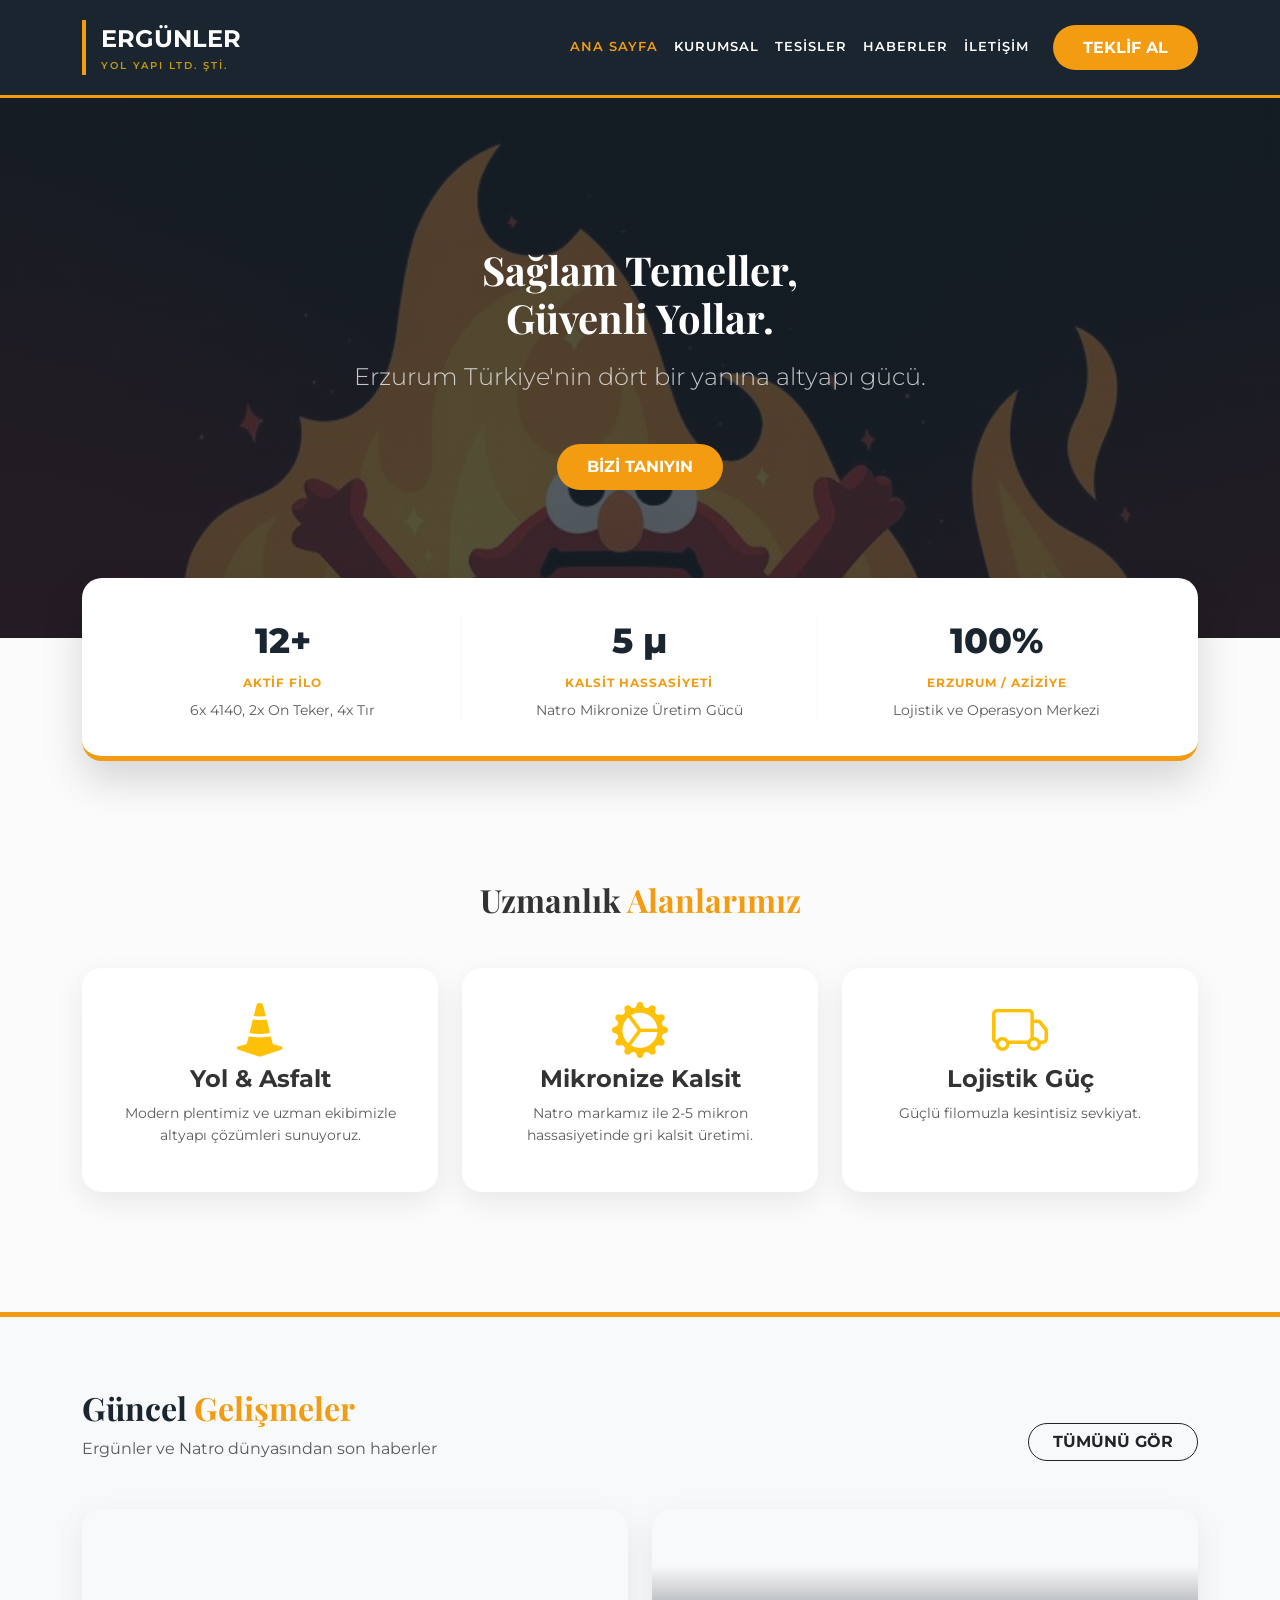
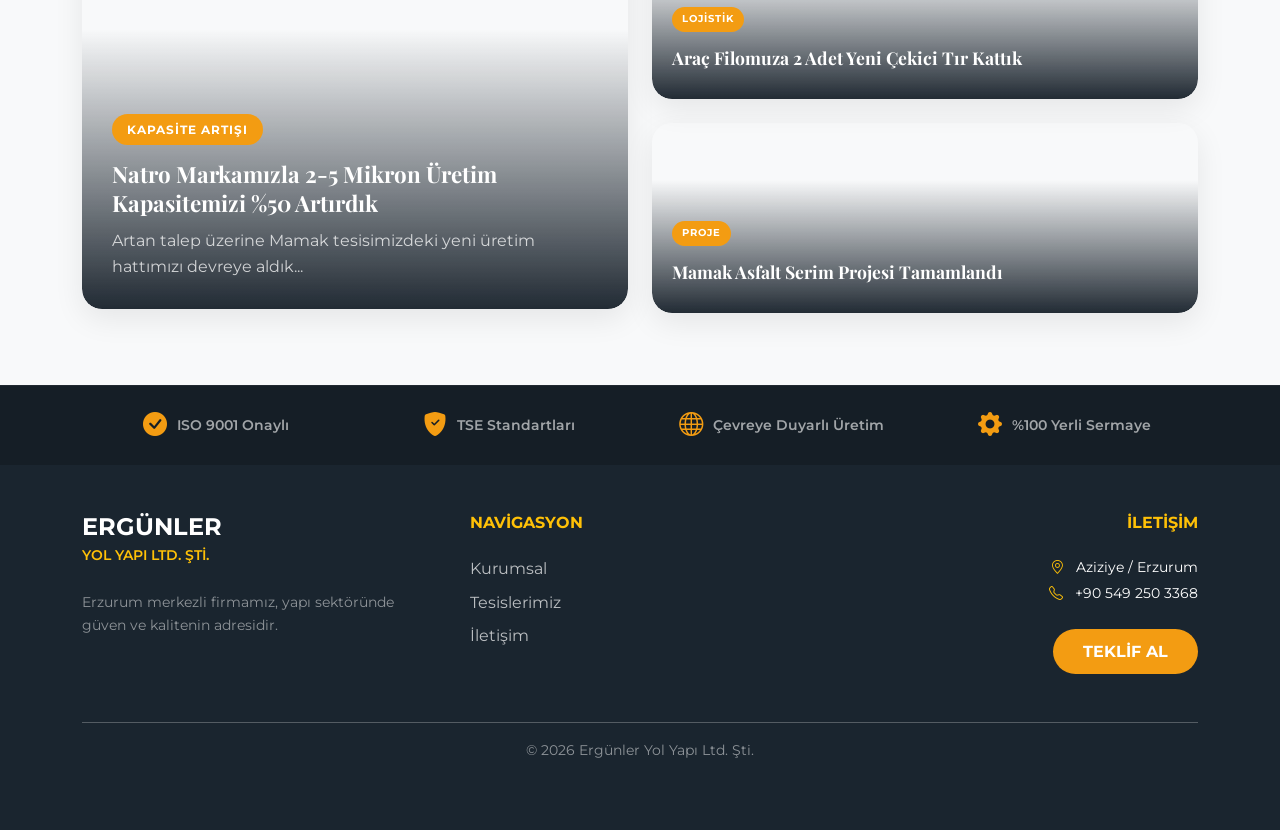
==== index.html @ 159a8bdd "Ergunler.web" ====
<!DOCTYPE html>
<html lang="tr">
<head>
  <meta charset="UTF-8" />
  <meta name="viewport" content="width=device-width, initial-scale=1.0" />
  <title>Ergünler Yol Yapı Ltd. Şti. | Erzurum</title>

  <link href="https://fonts.googleapis.com/css2?family=Montserrat:wght@400;600;700;800&family=Playfair+Display:wght@700&display=swap" rel="stylesheet">
  <link href="https://cdn.jsdelivr.net/npm/bootstrap@5.3.0/dist/css/bootstrap.min.css" rel="stylesheet">
  <link rel="stylesheet" href="https://cdn.jsdelivr.net/npm/bootstrap-icons@1.11.1/font/bootstrap-icons.css">
  <link rel="stylesheet" href="css.css">
</head>

<body>

  <!-- PRELOADER (İstersen kaldırabilirsin; script.js otomatik yönetir) -->
  

  <nav class="navbar navbar-expand-lg sticky-top">
    <div class="container">
      <a class="navbar-brand d-flex align-items-center" href="index.html">
        <div class="logo-border text-white">
          <span class="d-block fw-bold fs-4">ERGÜNLER</span>
          <small class="d-block text-warning opacity-75 fw-semibold" style="letter-spacing: 2px; font-size: 0.65rem;">YOL YAPI LTD. ŞTİ.</small>
        </div>
      </a>

      <button class="navbar-toggler" type="button" data-bs-toggle="collapse" data-bs-target="#navbarNav">
        <span class="navbar-toggler-icon" style="filter: invert(1);"></span>
      </button>

      <div class="collapse navbar-collapse" id="navbarNav">
        <ul class="navbar-nav ms-auto align-items-center">
          <!-- AKTİF MENÜ: inline style yok -->
          <li class="nav-item"><a class="nav-link active" aria-current="page" href="index.html">ANA SAYFA</a></li>
          <li class="nav-item"><a class="nav-link" href="kurumsal.html">KURUMSAL</a></li>
          <li class="nav-item"><a class="nav-link" href="tesisler.html">TESİSLER</a></li>
          <li class="nav-item"><a class="nav-link" href="haberler.html">HABERLER</a></li>
          <li class="nav-item"><a class="nav-link" href="iletisim.html">İLETİŞİM</a></li>
          <li class="nav-item ms-lg-3"><a href="iletisim.html" class="btn-teklif">TEKLİF AL</a></li>
        </ul>
      </div>
    </div>
  </nav>

  <section class="hero-section text-center">
    <div class="container">
      <h1 class="mb-3">Sağlam Temeller,<br>Güvenli Yollar.</h1>
      <p class="lead opacity-75 mb-5 fs-4">Erzurum Türkiye'nin dört bir yanına altyapı gücü.</p>
      <a href="kurumsal.html" class="btn-teklif">BİZİ TANIYIN</a>
    </div>
  </section>

  <!-- STATS -->
  <div class="container stats-container">
    <div class="stats-card text-center">
      <div class="row g-4">
        <div class="col-md-4 border-end border-light">
          <!-- Suffix artık span içinde data-suffix ile -->
          <span class="stat-val" data-target="12" data-suffix="+">0</span>
          <span class="stat-label">Aktif Filo</span>
          <p class="small text-muted mt-1 mb-0">6x 4140, 2x On Teker, 4x Tır</p>
        </div>

        <div class="col-md-4 border-end border-light">
          <span class="stat-val" data-target="5" data-suffix=" μ">0</span>
          <span class="stat-label">Kalsit Hassasiyeti</span>
          <p class="small text-muted mt-1 mb-0">Natro Mikronize Üretim Gücü</p>
        </div>

        <div class="col-md-4">
          <span class="stat-val" data-target="100" data-suffix="%">0</span>
          <span class="stat-label">Erzurum / Aziziye</span>
          <p class="small text-muted mt-1 mb-0">Lojistik ve Operasyon Merkezi</p>
        </div>
      </div>
    </div>
  </div>

  <!-- UZMANLIK -->
  <section class="py-5 mt-5">
    <div class="container py-4 text-center">
      <h2 class="mb-5">Uzmanlık <span class="text-turuncu">Alanlarımız</span></h2>

      <div class="row g-4 text-center">
        <div class="col-md-4">
          <div class="service-card">
            <i class="bi bi-cone-striped display-4 text-warning mb-3"></i>
            <h4 class="fw-bold">Yol & Asfalt</h4>
            <p class="text-muted small">Modern plentimiz ve uzman ekibimizle altyapı çözümleri sunuyoruz.</p>
          </div>
        </div>

        <div class="col-md-4">
          <div class="service-card">
            <i class="bi bi-gear-wide-connected display-4 text-warning mb-3"></i>
            <h4 class="fw-bold">Mikronize Kalsit</h4>
            <p class="text-muted small">Natro markamız ile 2-5 mikron hassasiyetinde gri kalsit üretimi.</p>
          </div>
        </div>

        <div class="col-md-4">
          <div class="service-card">
            <i class="bi bi-truck display-4 text-warning mb-3"></i>
            <h4 class="fw-bold">Lojistik Güç</h4>
            <p class="text-muted small">Güçlü filomuzla kesintisiz sevkiyat.</p>
          </div>
        </div>
      </div>
    </div>
  </section>

  <!-- FOOTER -->
  <footer class="footer mt-5 pt-0">

    <!-- GÜNCEL GELİŞMELER (ARTIK OTOMATİK) -->
    <section class="py-5 bg-light">
      <div class="container py-4">

        <div class="d-flex flex-column flex-md-row justify-content-between align-items-md-end gap-3 mb-5">
          <div>
            <h2 class="fw-bold mb-2" style="color: var(--ana-lacivert);">Güncel <span class="text-turuncu">Gelişmeler</span></h2>
            <p class="text-muted mb-0">Ergünler ve Natro dünyasından son haberler</p>
          </div>

          <a href="haberler.html" class="btn btn-outline-dark rounded-pill fw-bold px-4 d-none d-md-inline-block">
            TÜMÜNÜ GÖR
          </a>
        </div>

        <!-- Burayı JS dolduracak -->
        <div class="row g-4" id="homeNewsGrid">
          <div class="col-lg-6" id="homeNewsFeatured"></div>

          <div class="col-lg-6">
            <div class="row g-4" id="homeNewsSide"></div>
          </div>
        </div>

        <div class="col-12 text-center d-md-none mt-3">
          <a href="haberler.html" class="btn btn-outline-dark rounded-pill fw-bold px-5 w-100">TÜM HABERLERİ GÖR</a>
        </div>

      </div>
    </section>

    <div class="trust-strip">
      <div class="container">
        <div class="row text-center g-3">
          <div class="col-md-3 col-6"><div class="trust-item"><i class="bi bi-check-circle-fill"></i> ISO 9001 Onaylı</div></div>
          <div class="col-md-3 col-6"><div class="trust-item"><i class="bi bi-shield-fill-check"></i> TSE Standartları</div></div>
          <div class="col-md-3 col-6"><div class="trust-item"><i class="bi bi-globe"></i> Çevreye Duyarlı Üretim</div></div>
          <div class="col-md-3 col-6"><div class="trust-item"><i class="bi bi-gear-fill"></i> %100 Yerli Sermaye</div></div>
        </div>
      </div>
    </div>

    <div class="container py-5">
      <div class="row g-5">
        <div class="col-lg-4">
          <div class="logo-border mb-4">
            <h4 class="fw-bold mb-0 text-white">ERGÜNLER</h4>
            <small class="text-warning fw-semibold">YOL YAPI LTD. ŞTİ.</small>
          </div>
          <p class="small opacity-50">Erzurum merkezli firmamız, yapı sektöründe güven ve kalitenin adresidir.</p>
        </div>

        <div class="col-lg-2">
          <h6 class="text-warning mb-4 fw-bold">NAVİGASYON</h6>
          <ul class="list-unstyled">
            <li class="mb-2"><a href="kurumsal.html" class="footer-link">Kurumsal</a></li>
            <li class="mb-2"><a href="tesisler.html" class="footer-link">Tesislerimiz</a></li>
            <li class="mb-2"><a href="iletisim.html" class="footer-link">İletişim</a></li>
          </ul>
        </div>

        <div class="col-lg-6 text-lg-end">
          <h6 class="text-warning mb-4 fw-bold text-lg-end">İLETİŞİM</h6>
          <p class="small mb-1"><i class="bi bi-geo-alt text-warning me-2"></i> Aziziye / Erzurum</p>
          <p class="small mb-4"><i class="bi bi-telephone text-warning me-2"></i> +90 549 250 3368</p>
          <a href="iletisim.html" class="btn-teklif">TEKLİF AL</a>
        </div>
      </div>

      <hr class="mt-5 opacity-10">
      <p class="text-center small opacity-50 mb-0">© 2026 Ergünler Yol Yapı Ltd. Şti.</p>
    </div>

  </footer>

  <script src="https://cdn.jsdelivr.net/npm/bootstrap@5.3.0/dist/js/bootstrap.bundle.min.js"></script>
<script src="news-data.js"></script>
<script src="script.js"></script>
</body>
</html>
---- css.css ----
/* =========================================================
   ERGÜNLER YOL YAPI & NATRO - MERKEZİ STİL DOSYASI (TEMİZ)
   Tüm sayfaların ortak stil dosyası: Index, Kurumsal, Tesisler, Haberler, İletişim
   ========================================================= */

/* -------------------------------
   1) Değişkenler ve Temel Ayarlar
-------------------------------- */
:root{
  --ana-lacivert:#1a252f;
  --sirket-turuncu:#f39c12;
  --koyu-turuncu:#d68910;
  --acik-arka-plan:#fbfbfb;
  --beyaz:#ffffff;
  --gri-yazi:#7f8c8d;
  --yumusak-golge:0 10px 30px rgba(0,0,0,0.08);

  --radius-xl:20px;
  --radius-lg:15px;

  --transition-fast:200ms ease;
  --transition-med:350ms ease;
}

*{ margin:0; padding:0; box-sizing:border-box; }

html{ scroll-behavior:smooth; }

body{
  font-family:'Montserrat', sans-serif;
  color:#333;
  line-height:1.6;
  background-color:var(--acik-arka-plan);
  overflow-x:hidden;
}

img{ max-width:100%; height:auto; display:block; }

a{ color:inherit; text-decoration:none; }
a:hover{ text-decoration:none; }

/* Erişilebilir odak (klavye ile gezenler) */
:focus-visible{
  outline: 3px solid rgba(243,156,18,0.55);
  outline-offset: 3px;
}

/* Hareket azaltma tercihine saygı */
@media (prefers-reduced-motion: reduce){
  *{ animation-duration:0.01ms !important; animation-iteration-count:1 !important; transition-duration:0.01ms !important; scroll-behavior:auto !important; }
}

/* -------------------------------
   2) Navigasyon (Navbar)
-------------------------------- */
.navbar{
  background-color:var(--ana-lacivert); /* NOT: !important yok -> .is-scrolled çalışır */
  padding:15px 0;
  border-bottom:3px solid var(--sirket-turuncu);
  min-height:85px;
  z-index:1000;
  transition: background-color var(--transition-med), box-shadow var(--transition-med);
}

/* JS ile eklenecek class */
/* --- FIX: Navbar scroll class --- */
/* ÖNEMLİ: css.css içinde .navbar { background-color: ... !important; } varsa !important'i kaldır */
.navbar.is-scrolled{
  background-color: rgba(26, 37, 47, 0.98);
  box-shadow: 0 5px 20px rgba(0,0,0,0.2);
}
.nav-link.active,
.nav-link[aria-current="page"]{
  color: var(--sirket-turuncu) !important;
}

/* --- FIX: Hover pürüzü (scale kalksın) --- */
.service-card:hover, .tesis-card:hover, .contact-card:hover {
  transform: translateY(-10px); /* scale kalktı */
}
.page-header{
  height: 30vh;
  min-height: 260px;
  display:flex;
  align-items:center;
  color:#fff;
  text-align:center;
  background-size: cover;
  background-position: center;
}


.header-kurumsal{
  background-image:
    linear-gradient(rgba(26,37,47,.85), rgba(26,37,47,.85)),
    url("images/kurumsal.jpg");
}

.header-tesisler{
  background-image:
    linear-gradient(rgba(26,37,47,.85), rgba(26,37,47,.85)),
    url("images/tesisler.jpg");
}

.header-haberler{
  background-image:
    linear-gradient(rgba(26,37,47,.85), rgba(26,37,47,.85)),
    url("images/haberler.jpg");
}

.header-iletisim{
  background-image:
    linear-gradient(rgba(26,37,47,.85), rgba(26,37,47,.85)),
    url("images/iletisim.jpg");
}

/* --- FIX: Overlay köşe stabil --- */
.news-overlay-card{
  transform: translateZ(0);
  overflow: hidden;
}
.news-overlay-bg,
.news-overlay-gradient{
  border-radius: inherit;
}
.news-overlay-bg{
  will-change: transform;
  backface-visibility: hidden;
}

.navbar-brand .logo-border{
  border-left:4px solid var(--sirket-turuncu);
  padding-left:15px;
}

.nav-link{
  color:var(--beyaz) !important;
  font-weight:600;
  text-transform:uppercase;
  font-size:0.8rem;
  letter-spacing:1px;
  transition: color var(--transition-fast);
}

.nav-link:hover{ color:var(--sirket-turuncu) !important; }

/* Aktif menü (HTML'de: class="nav-link active" aria-current="page") */
.nav-link.active,
.nav-link[aria-current="page"]{
  color:var(--sirket-turuncu) !important;
}

/* Bootstrap toggler (mobil) ufak iyileştirme */
.navbar-toggler{
  border:1px solid rgba(255,255,255,0.25) !important;
}
.navbar-toggler:focus{
  box-shadow:none !important;
}

/* -------------------------------
   3) Header / Hero Alanları
-------------------------------- */
h1, h2{
  font-family:'Playfair Display', serif;
  font-weight:700;
}

.hero-section{
  height: 60vh;
  min-height: 500px;
  background:
    linear-gradient(rgba(26, 37, 47, 0.75), rgba(26, 37, 47, 0.75)),
    url("images/anasayfa.jpg") no-repeat center/cover;
  display: flex;
  align-items: center;
  color: #fff;
  text-align: center;
}

.page-header{
  height: 30vh;
  min-height: 260px;
  display:flex;
  align-items:center;
  color:#fff;
  text-align:center;
  background-size: cover;
  background-position: center;
  clip-path: none;
}

/* -------------------------------
   4) Kartlar ve Bölümler
-------------------------------- */
.content-card{
  background:var(--beyaz);
  border-radius:var(--radius-xl);
  padding:40px;
  box-shadow:var(--yumusak-golge);
  margin-top:40px;
  position:relative;
  z-index:10;
}

.service-card,
.tesis-card,
.contact-card{
  background:var(--beyaz);
  border:none;
  border-radius:var(--radius-xl);
  padding:30px;
  box-shadow:var(--yumusak-golge);
  transition: transform 420ms cubic-bezier(0.165, 0.84, 0.44, 1), box-shadow var(--transition-med);
  height:100%;
}

.service-card:hover,
.tesis-card:hover,
.contact-card:hover{
  transform:translateY(-10px) scale(1.02);
  box-shadow:0 15px 40px rgba(0,0,0,0.1);
}

/* -------------------------------
   5) Tablolar ve Listeler
-------------------------------- */
.custom-table{
  border-radius:var(--radius-lg);
  overflow:hidden;
  box-shadow:0 5px 15px rgba(0,0,0,0.05);
}

.custom-table thead{
  background-color:var(--ana-lacivert);
  color:var(--beyaz);
}

.vision-box{
  border-left:5px solid var(--sirket-turuncu);
  padding-left:20px;
  margin-bottom:25px;
}

/* -------------------------------
   6) İstatistikler (Floating Stats)
-------------------------------- */
.stats-container{
  margin-top:-60px;
  position:relative;
  z-index:20;
}

.stats-card{
  background:var(--beyaz);
  border-radius:var(--radius-xl);
  padding:35px;
  box-shadow:0 20px 40px rgba(0,0,0,0.15);
  border-bottom:5px solid var(--sirket-turuncu);
}

.stat-val{
  font-size:2.2rem;
  font-weight:800;
  color:var(--ana-lacivert);
  display:block;
}

.stat-label{
  font-size:0.75rem;
  font-weight:700;
  color:var(--sirket-turuncu);
  text-transform:uppercase;
  letter-spacing:1px;
}

/* -------------------------------
   7) Formlar ve Butonlar
-------------------------------- */
.btn-teklif{
  background:var(--sirket-turuncu);
  color:var(--beyaz);
  font-weight:700;
  padding:10px 30px;
  border-radius:50px;
  border:none;
  transition: transform var(--transition-fast), background-color var(--transition-fast);
  display:inline-block;
}

.btn-teklif:hover{
  background:var(--koyu-turuncu);
  transform:scale(1.05);
  color:var(--beyaz);
}

.contact-form-box{
  background:var(--ana-lacivert);
  color:var(--beyaz);
  border-radius:var(--radius-xl);
  padding:40px;
}

.form-control{
  background:rgba(255,255,255,0.08) !important;
  border:1px solid rgba(255,255,255,0.1) !important;
  color:var(--beyaz) !important;
  padding:12px;
  margin-bottom:15px;
  border-radius:12px;
}

.form-control::placeholder{ color: rgba(255,255,255,0.6); }

.form-control:focus{
  background:rgba(255,255,255,0.12) !important;
  border-color:var(--sirket-turuncu) !important;
  box-shadow:none !important;
}

/* JS ile eklediğimiz invalid state */
.is-invalid{
  border-color: var(--sirket-turuncu) !important;
}

/* -------------------------------
   8) Footer
-------------------------------- */
.footer{
  background:var(--ana-lacivert);
  color:var(--beyaz);
  padding:60px 0 20px;
  border-top:5px solid var(--sirket-turuncu);
}

.footer-link{
  color:rgba(255,255,255,0.7);
  text-decoration:none;
  transition: color var(--transition-fast), padding-left var(--transition-fast);
}

.footer-link:hover{
  color:var(--beyaz);
  padding-left:5px;
}

/* Güven şeridi */
.trust-strip{
  background-color:#151e26;
  padding:20px 0;
  border-top:1px solid rgba(255,255,255,0.05);
}

.trust-item{
  color:rgba(255,255,255,0.6);
  font-size:0.85rem;
  font-weight:600;
  display:flex;
  align-items:center;
  justify-content:center;
  gap:10px;
}

.trust-item i{
  font-size:1.5rem;
  color:var(--sirket-turuncu);
}

/* -------------------------------
   9) Yardımcı Sınıflar
-------------------------------- */
.text-turuncu{ color:var(--sirket-turuncu) !important; }
.bg-lacivert{ background-color:var(--ana-lacivert) !important; }

/* -------------------------------
   10) Sertifika Kartları
-------------------------------- */
.cert-card{
  background:var(--beyaz);
  border:1px solid #eee;
  border-radius:var(--radius-lg);
  padding:25px;
  text-align:center;
  transition: transform var(--transition-fast), box-shadow var(--transition-fast), border-color var(--transition-fast);
  height:100%;
  cursor:pointer;
}

.cert-card:hover{
  transform:translateY(-5px);
  box-shadow:var(--yumusak-golge);
  border-color:var(--sirket-turuncu);
}

.cert-icon{
  font-size:2.5rem;
  color:var(--ana-lacivert);
  margin-bottom:15px;
  display:inline-block;
  transition: color var(--transition-fast);
}

.cert-card:hover .cert-icon{ color:var(--sirket-turuncu); }

/* -------------------------------
   11) Preloader (Yükleme Ekranı)
-------------------------------- */
#preloader{
  position:fixed;
  top:0; left:0;
  width:100%;
  height:100%;
  background-color:var(--ana-lacivert);
  z-index:9999;
  display:flex;
  flex-direction:column;
  align-items:center;
  justify-content:center;
  transition: opacity 0.6s ease-in-out, visibility 0.6s ease-in-out;
}

.loader-spinner{
  width:50px;
  height:50px;
  border:4px solid rgba(255,255,255,0.05);
  border-top:4px solid var(--sirket-turuncu);
  border-radius:50%;
  animation:spin 1s linear infinite;
  margin-bottom:20px;
}

.loader-text{
  color:var(--beyaz);
  font-weight:700;
  letter-spacing:4px;
  font-size:0.85rem;
  animation:pulse 1.5s ease-in-out infinite;
}

@keyframes spin{
  0%{ transform:rotate(0deg); }
  100%{ transform:rotate(360deg); }
}

@keyframes pulse{
  0%,100%{ opacity:1; }
  50%{ opacity:0.4; }
}

/* -------------------------------
   12) Haberler ve Duyurular
-------------------------------- */
.news-card{
  background:var(--beyaz);
  border-radius:var(--radius-xl);
  overflow:hidden;
  box-shadow:var(--yumusak-golge);
  transition: transform var(--transition-med), box-shadow var(--transition-med);
  height:100%;
  display:flex;
  flex-direction:column;
  border:1px solid rgba(0,0,0,0.03);
}

.news-card:hover{
  transform:translateY(-10px);
  box-shadow:0 20px 40px rgba(0,0,0,0.1);
}

.news-img{
  height:220px;
  background-color:#e9ecef;
  background-size:cover;
  background-position:center;
  position:relative;
}

.news-body{
  padding:30px;
  flex-grow:1;
  display:flex;
  flex-direction:column;
}

.news-date{
  font-size:0.8rem;
  color:var(--sirket-turuncu);
  font-weight:700;
  margin-bottom:10px;
  text-transform:uppercase;
  letter-spacing:1px;
}

.news-title{
  font-family:'Playfair Display', serif;
  font-weight:700;
  font-size:1.3rem;
  margin-bottom:15px;
  color:var(--ana-lacivert);
  line-height:1.4;
}

.news-desc{
  color:var(--gri-yazi);
  font-size:0.95rem;
  margin-bottom:20px;
}

.news-btn{
  margin-top:auto;
  color:var(--ana-lacivert);
  font-weight:700;
  font-size:0.9rem;
  display:flex;
  align-items:center;
  gap:8px;
  transition: color var(--transition-fast);
}

.news-btn i{ transition: transform var(--transition-fast); }
.news-btn:hover{ color:var(--sirket-turuncu); }
.news-btn:hover i{ transform:translateX(5px); }

/* -------------------------------
   13) Ana Sayfa Premium Haber Kartları (Overlay)
-------------------------------- */
.news-overlay-card{
  position:relative;
  height:400px;
  border-radius:var(--radius-xl);
  overflow:hidden;
  display:block;
  box-shadow:var(--yumusak-golge);
}

.news-overlay-bg{
  position:absolute;
  top:0; left:0;
  width:100%; height:100%;
  background-size:cover;
  background-position:center;
  transition: transform 0.6s ease;
}

.news-overlay-gradient{
  position:absolute;
  top:0; left:0;
  width:100%; height:100%;
  background:linear-gradient(to bottom, rgba(0,0,0,0) 30%, rgba(10, 20, 30, 0.9) 100%);
  z-index:1;
}

.news-overlay-content{
  position:absolute;
  bottom:0; left:0;
  padding:30px;
  z-index:2;
  width:100%;
}

.news-overlay-date{
  display:inline-block;
  background:var(--sirket-turuncu);
  color:var(--beyaz);
  font-size:0.75rem;
  font-weight:700;
  letter-spacing:1px;
  padding:6px 15px;
  border-radius:30px;
  margin-bottom:15px;
  text-transform:uppercase;
}

.news-overlay-title{
  font-family:'Playfair Display', serif;
  font-size:1.4rem;
  font-weight:700;
  line-height:1.3;
  color:var(--beyaz);
  margin-bottom:10px;
}

.news-overlay-card:hover .news-overlay-bg{ transform:scale(1.1); }

/* -------------------------------
   14) Eksik olan sınıflar (Tesisler / İletişim)
-------------------------------- */
/* Tesisler sayfasındaki teknik rozetler */
.spec-badge{
  display:inline-block;
  padding:6px 12px;
  border-radius:999px;
  background: rgba(243,156,18,0.12);
  border:1px solid rgba(243,156,18,0.35);
  color: var(--ana-lacivert);
  font-weight:700;
  font-size:0.8rem;
  margin:6px 8px 0 0;
}

/* İletişim harita çerçevesi */
.map-frame{
  border-radius:var(--radius-xl);
  overflow:hidden;
  box-shadow:var(--yumusak-golge);
  background:var(--beyaz);
}

/* -------------------------------
   15) Responsive dokunuşlar
-------------------------------- */
@media (max-width: 991px){
  .hero-section{ min-height:420px; }
  .page-header{ min-height:260px; clip-path:none; }

  .content-card{ padding:28px; }
  .service-card, .tesis-card, .contact-card{ padding:24px; }

  .nav-link{ padding:10px 0; } /* mobil menüde daha rahat tıklama */
}

@media (max-width: 576px){
  .news-overlay-card{ height:320px; }
  .stats-container{ margin-top:-40px; }
  .stats-card{ padding:26px; }
}
.header-kurumsal{
  background-image:
    linear-gradient(rgba(26,37,47,.85), rgba(26,37,47,.85)),
    url("images/kurumsal.jpg");
}

.header-tesisler{
  background-image:
    linear-gradient(rgba(26,37,47,.85), rgba(26,37,47,.85)),
    url("images/tesisler.jpg");
}

.header-haberler{
  background-image:
    linear-gradient(rgba(26,37,47,.85), rgba(26,37,47,.85)),
    url("images/haberler.jpg");
}

.header-iletisim{
  background-image:
    linear-gradient(rgba(26,37,47,.85), rgba(26,37,47,.85)),
    url("images/iletisim.jpg");
}
/* Haber listesi kart görseli */
.news-img{
  background-size: cover !important;
  background-position: center !important;
  background-repeat: no-repeat !important;
}

/* Haber detay sayfası kapak görseli (script.js'te verdiğimiz div.news-img için) */
.news-detail-cover{
  height: 420px;
  border-radius: 20px;
  overflow: hidden;
  background-size: cover;
  background-position: center;
  box-shadow: var(--yumusak-golge);
}

@media (max-width: 768px){
  .news-detail-cover{ height: 260px; }
}
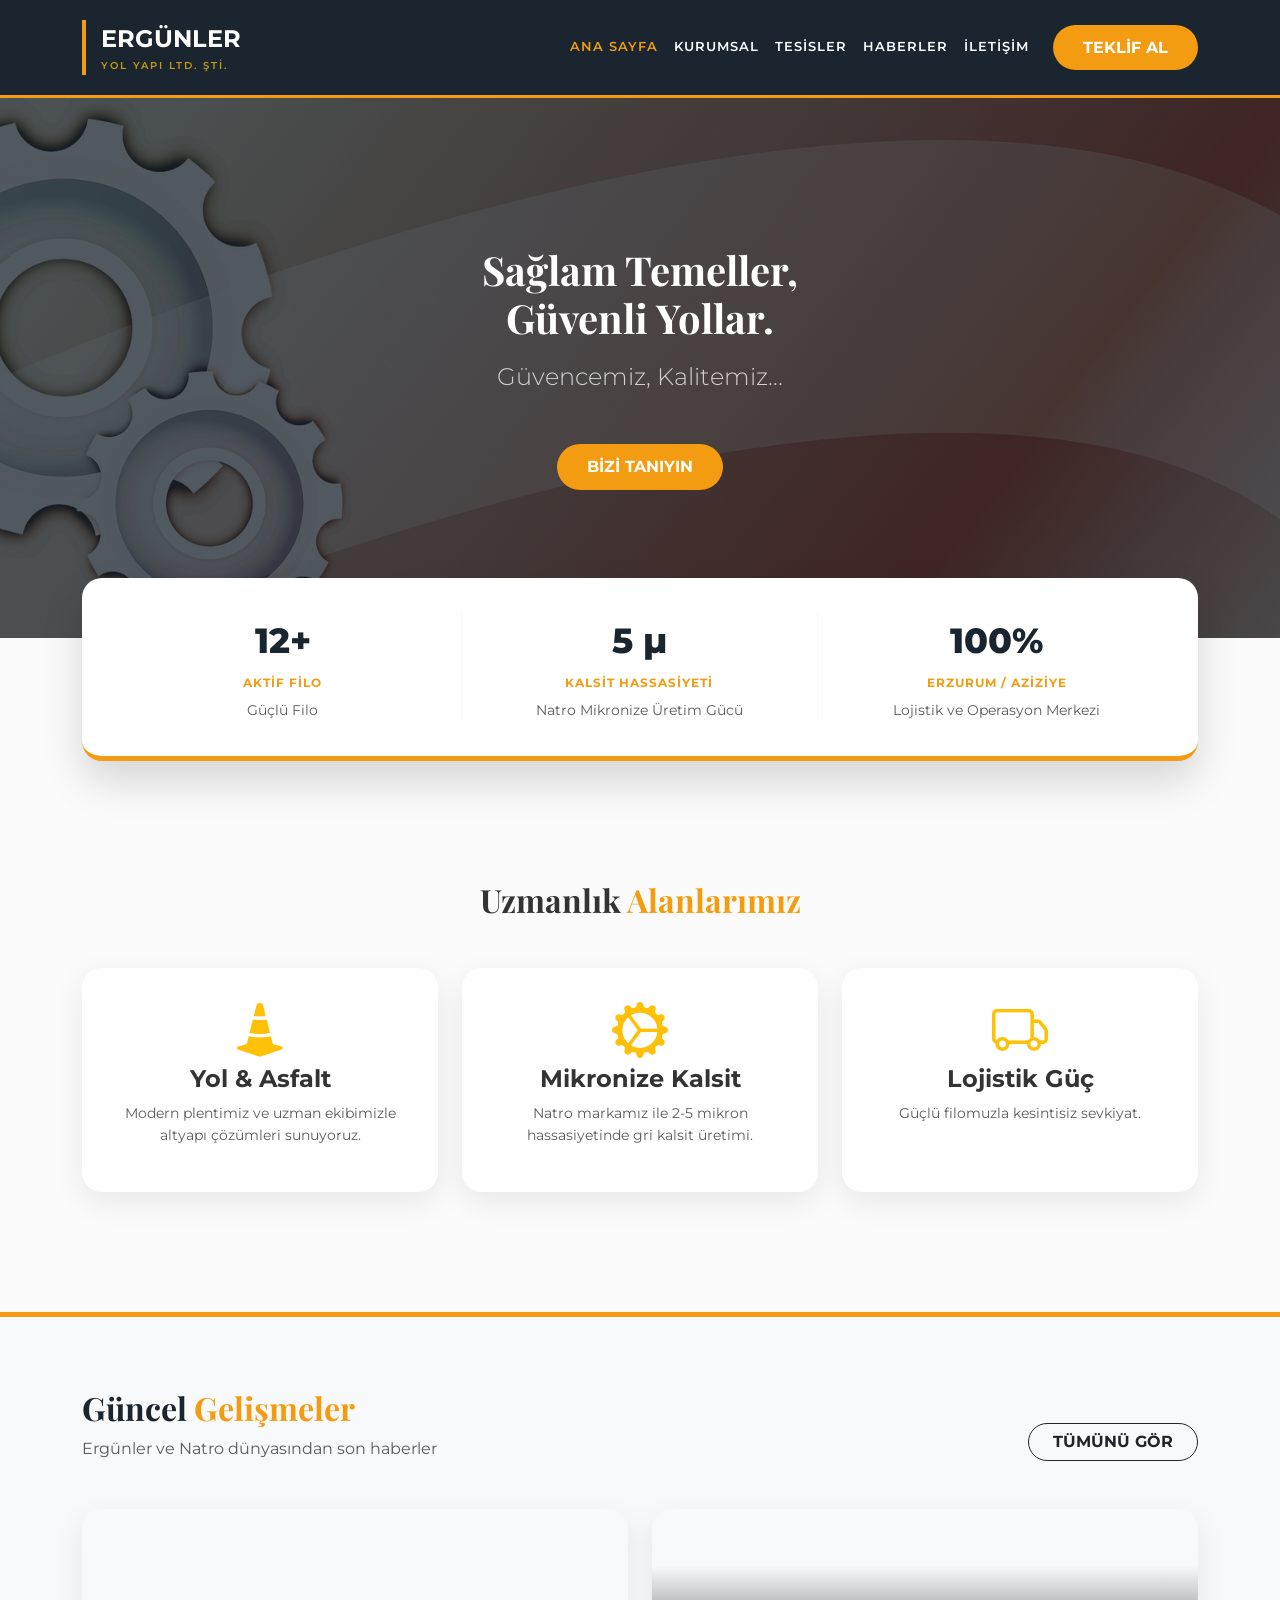
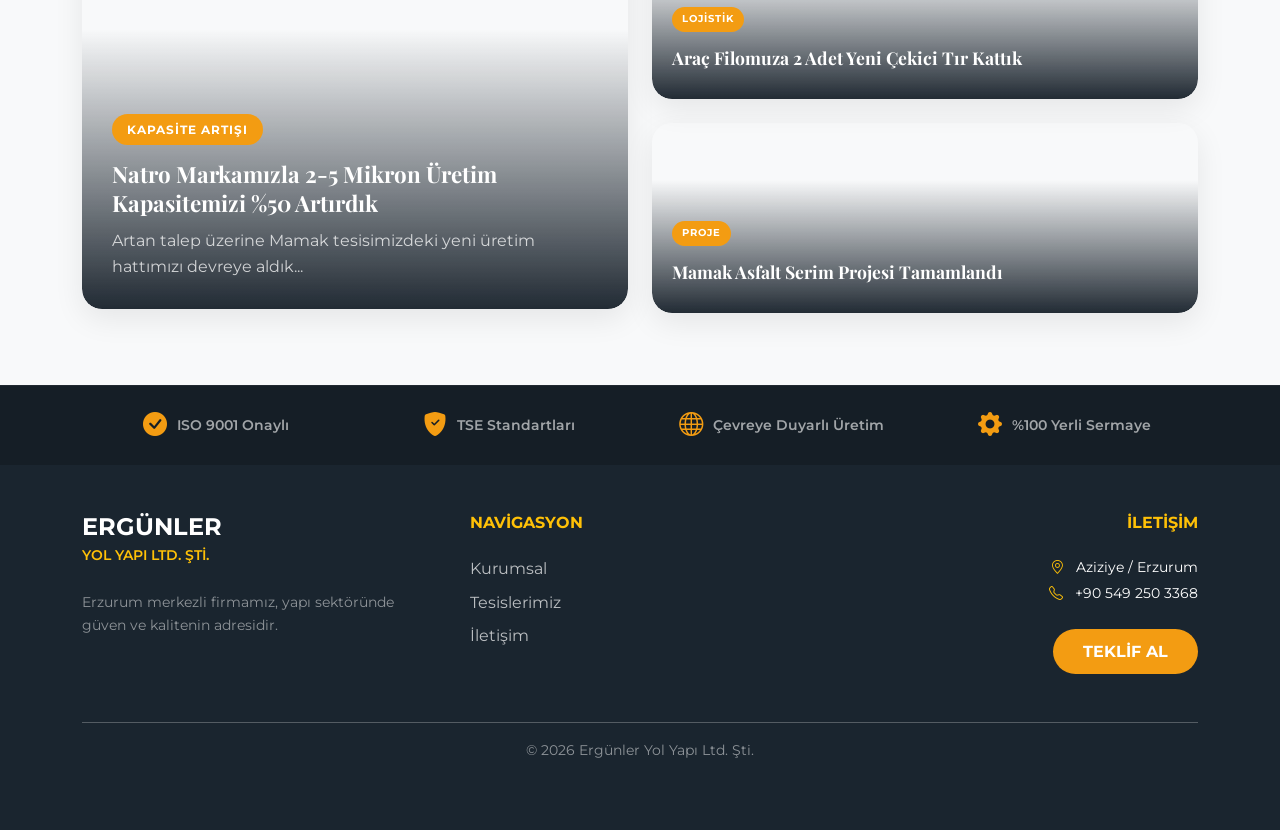
==== commit de53f5da: "Ergunler.Web0.4" ====
--- a/index.html
+++ b/index.html
@@ -46,7 +46,7 @@
   <section class="hero-section text-center">
     <div class="container">
       <h1 class="mb-3">Sağlam Temeller,<br>Güvenli Yollar.</h1>
-      <p class="lead opacity-75 mb-5 fs-4">Erzurum Türkiye'nin dört bir yanına altyapı gücü.</p>
+      <p class="lead opacity-75 mb-5 fs-4">Güvencemiz, Kalitemiz...</p>
       <a href="kurumsal.html" class="btn-teklif">BİZİ TANIYIN</a>
     </div>
   </section>
@@ -59,7 +59,7 @@
           <!-- Suffix artık span içinde data-suffix ile -->
           <span class="stat-val" data-target="12" data-suffix="+">0</span>
           <span class="stat-label">Aktif Filo</span>
-          <p class="small text-muted mt-1 mb-0">6x 4140, 2x On Teker, 4x Tır</p>
+          <p class="small text-muted mt-1 mb-0">Güçlü Filo</p>
         </div>
 
         <div class="col-md-4 border-end border-light">
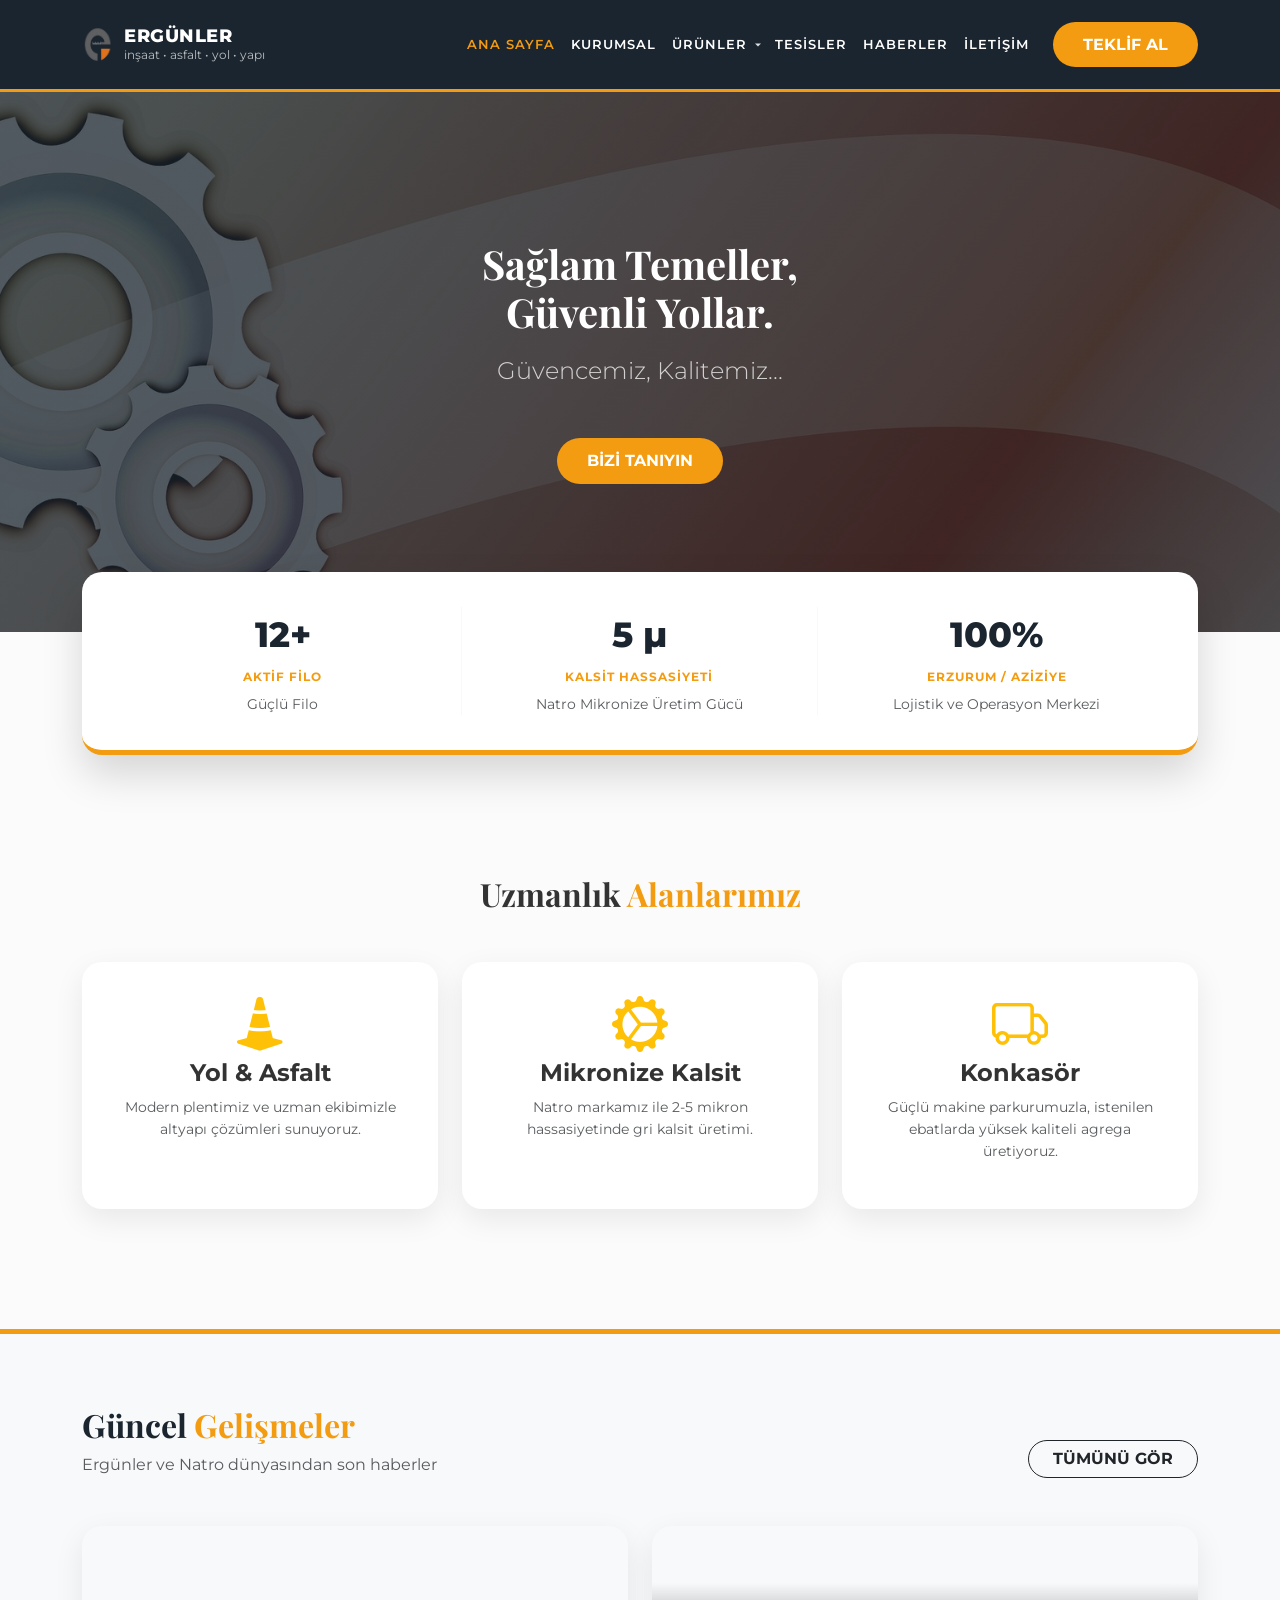
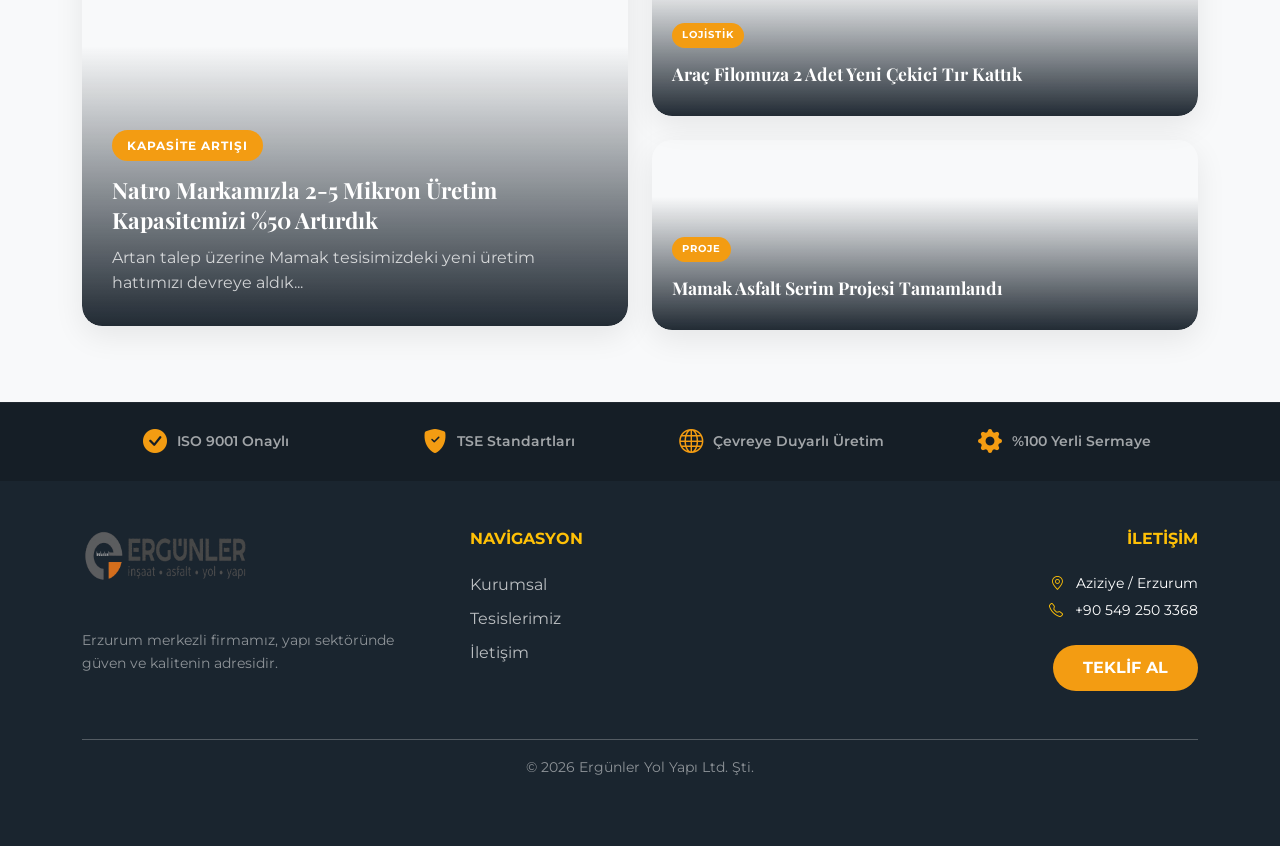
==== commit c22cb71f: "1" ====
--- a/index.html
+++ b/index.html
@@ -13,31 +13,57 @@
 
 <body>
 
-  <!-- PRELOADER (İstersen kaldırabilirsin; script.js otomatik yönetir) -->
-  
-
   <nav class="navbar navbar-expand-lg sticky-top">
     <div class="container">
-      <a class="navbar-brand d-flex align-items-center" href="index.html">
-        <div class="logo-border text-white">
-          <span class="d-block fw-bold fs-4">ERGÜNLER</span>
-          <small class="d-block text-warning opacity-75 fw-semibold" style="letter-spacing: 2px; font-size: 0.65rem;">YOL YAPI LTD. ŞTİ.</small>
-        </div>
-      </a>
+      <a class="navbar-brand brand" href="index.html">
+  <img src="images/ergunler-icon.png" alt="Ergünler" class="brand-icon">
+  <span class="brand-text">
+    <span class="brand-name">ERGÜNLER</span>
+    <span class="brand-sub">inşaat • asfalt • yol • yapı</span>
+  </span>
+</a>
 
       <button class="navbar-toggler" type="button" data-bs-toggle="collapse" data-bs-target="#navbarNav">
         <span class="navbar-toggler-icon" style="filter: invert(1);"></span>
       </button>
 
-      <div class="collapse navbar-collapse" id="navbarNav">
+     <div class="collapse navbar-collapse" id="navbarNav">
         <ul class="navbar-nav ms-auto align-items-center">
-          <!-- AKTİF MENÜ: inline style yok -->
-          <li class="nav-item"><a class="nav-link active" aria-current="page" href="index.html">ANA SAYFA</a></li>
-          <li class="nav-item"><a class="nav-link" href="kurumsal.html">KURUMSAL</a></li>
-          <li class="nav-item"><a class="nav-link" href="tesisler.html">TESİSLER</a></li>
-          <li class="nav-item"><a class="nav-link" href="haberler.html">HABERLER</a></li>
-          <li class="nav-item"><a class="nav-link" href="iletisim.html">İLETİŞİM</a></li>
-          <li class="nav-item ms-lg-3"><a href="iletisim.html" class="btn-teklif">TEKLİF AL</a></li>
+          <li class="nav-item">
+            <a class="nav-link active" aria-current="page" href="index.html">ANA SAYFA</a>
+          </li>
+
+          <li class="nav-item">
+            <a class="nav-link" href="kurumsal.html">KURUMSAL</a>
+          </li>
+
+          <li class="nav-item dropdown nav-hover">
+            <a class="nav-link dropdown-toggle" href="#" id="urunlerMenu" role="button" data-bs-toggle="dropdown" aria-expanded="false">
+              ÜRÜNLER
+            </a>
+            <ul class="dropdown-menu" aria-labelledby="urunlerMenu">
+              <li><a class="dropdown-item" href="gri-kalsit.html">Gri Kalsit</a></li>
+              <li><a class="dropdown-item" href="beyaz-kalsit.html">Beyaz Kalsit</a></li>
+              <li><a class="dropdown-item" href="agrega.html">Agrega</a></li>
+              <li><a class="dropdown-item" href="asfalt.html">Asfalt</a></li>
+            </ul>
+          </li>
+
+          <li class="nav-item">
+            <a class="nav-link" href="tesisler.html">TESİSLER</a>
+          </li>
+
+          <li class="nav-item">
+            <a class="nav-link" href="haberler.html">HABERLER</a>
+          </li>
+
+          <li class="nav-item">
+            <a class="nav-link" href="iletisim.html">İLETİŞİM</a>
+          </li>
+
+          <li class="nav-item ms-lg-3">
+            <a href="iletisim.html" class="btn-teklif">TEKLİF AL</a>
+          </li>
         </ul>
       </div>
     </div>
@@ -51,12 +77,10 @@
     </div>
   </section>
 
-  <!-- STATS -->
   <div class="container stats-container">
     <div class="stats-card text-center">
       <div class="row g-4">
         <div class="col-md-4 border-end border-light">
-          <!-- Suffix artık span içinde data-suffix ile -->
           <span class="stat-val" data-target="12" data-suffix="+">0</span>
           <span class="stat-label">Aktif Filo</span>
           <p class="small text-muted mt-1 mb-0">Güçlü Filo</p>
@@ -77,7 +101,6 @@
     </div>
   </div>
 
-  <!-- UZMANLIK -->
   <section class="py-5 mt-5">
     <div class="container py-4 text-center">
       <h2 class="mb-5">Uzmanlık <span class="text-turuncu">Alanlarımız</span></h2>
@@ -102,18 +125,16 @@
         <div class="col-md-4">
           <div class="service-card">
             <i class="bi bi-truck display-4 text-warning mb-3"></i>
-            <h4 class="fw-bold">Lojistik Güç</h4>
-            <p class="text-muted small">Güçlü filomuzla kesintisiz sevkiyat.</p>
+            <h4 class="fw-bold">Konkasör</h4>
+            <p class="text-muted small">Güçlü makine parkurumuzla, istenilen ebatlarda yüksek kaliteli agrega üretiyoruz.</p>
           </div>
         </div>
       </div>
     </div>
   </section>
 
-  <!-- FOOTER -->
   <footer class="footer mt-5 pt-0">
 
-    <!-- GÜNCEL GELİŞMELER (ARTIK OTOMATİK) -->
     <section class="py-5 bg-light">
       <div class="container py-4">
 
@@ -128,7 +149,6 @@
           </a>
         </div>
 
-        <!-- Burayı JS dolduracak -->
         <div class="row g-4" id="homeNewsGrid">
           <div class="col-lg-6" id="homeNewsFeatured"></div>
 
@@ -159,8 +179,7 @@
       <div class="row g-5">
         <div class="col-lg-4">
           <div class="logo-border mb-4">
-            <h4 class="fw-bold mb-0 text-white">ERGÜNLER</h4>
-            <small class="text-warning fw-semibold">YOL YAPI LTD. ŞTİ.</small>
+            <img src="images/logo.jpg" alt="Ergünler İnşaat" class="footer-logo mb-4">
           </div>
           <p class="small opacity-50">Erzurum merkezli firmamız, yapı sektöründe güven ve kalitenin adresidir.</p>
         </div>
@@ -189,7 +208,7 @@
   </footer>
 
   <script src="https://cdn.jsdelivr.net/npm/bootstrap@5.3.0/dist/js/bootstrap.bundle.min.js"></script>
-<script src="news-data.js"></script>
-<script src="script.js"></script>
+  <script src="news-data.js"></script>
+  <script src="script.js"></script>
 </body>
 </html>
--- a/css.css
+++ b/css.css
@@ -1,6 +1,6 @@
 /* =========================================================
-   ERGÜNLER YOL YAPI & NATRO - MERKEZİ STİL DOSYASI (TEMİZ)
-   Tüm sayfaların ortak stil dosyası: Index, Kurumsal, Tesisler, Haberler, İletişim
+   ERGÜNLER YOL YAPI & NATRO - MERKEZİ STİL DOSYASI (FINAL)
+   Ortak stil: Index, Kurumsal, Tesisler, Haberler, İletişim
    ========================================================= */
 
 /* -------------------------------
@@ -23,7 +23,6 @@
 }
 
 *{ margin:0; padding:0; box-sizing:border-box; }
-
 html{ scroll-behavior:smooth; }
 
 body{
@@ -39,45 +38,246 @@
 a{ color:inherit; text-decoration:none; }
 a:hover{ text-decoration:none; }
 
-/* Erişilebilir odak (klavye ile gezenler) */
 :focus-visible{
   outline: 3px solid rgba(243,156,18,0.55);
   outline-offset: 3px;
 }
 
-/* Hareket azaltma tercihine saygı */
 @media (prefers-reduced-motion: reduce){
-  *{ animation-duration:0.01ms !important; animation-iteration-count:1 !important; transition-duration:0.01ms !important; scroll-behavior:auto !important; }
-}
-
-/* -------------------------------
-   2) Navigasyon (Navbar)
+  *{
+    animation-duration:0.01ms !important;
+    animation-iteration-count:1 !important;
+    transition-duration:0.01ms !important;
+    scroll-behavior:auto !important;
+  }
+}
+
+/* -------------------------------
+   2) Navbar
 -------------------------------- */
 .navbar{
-  background-color:var(--ana-lacivert); /* NOT: !important yok -> .is-scrolled çalışır */
+  background-color:var(--ana-lacivert);
   padding:15px 0;
   border-bottom:3px solid var(--sirket-turuncu);
-  min-height:85px;
+  min-height:92px;
   z-index:1000;
   transition: background-color var(--transition-med), box-shadow var(--transition-med);
 }
 
-/* JS ile eklenecek class */
-/* --- FIX: Navbar scroll class --- */
-/* ÖNEMLİ: css.css içinde .navbar { background-color: ... !important; } varsa !important'i kaldır */
 .navbar.is-scrolled{
   background-color: rgba(26, 37, 47, 0.98);
   box-shadow: 0 5px 20px rgba(0,0,0,0.2);
 }
+
+/* Logo (navbar) */
+.navbar .navbar-brand{
+  padding: 0 !important;
+  margin: 0 !important;
+  line-height: 0 !important;
+  display: flex !important;
+  align-items: center !important;
+}
+.navbar .navbar-brand img.brand-logo{
+  height: 70px !important;
+  width: auto !important;
+  display: block !important;
+  object-fit: contain !important;
+  filter: drop-shadow(0 6px 14px rgba(0,0,0,.35));
+}
+@media (max-width: 768px){
+  .navbar .navbar-brand img.brand-logo{ height: 52px !important; }
+}
+
+/* Nav link */
+.nav-link{
+  color:var(--beyaz) !important;
+  font-weight:600;
+  text-transform:uppercase;
+  font-size:0.8rem;
+  letter-spacing:1px;
+  transition: color var(--transition-fast);
+}
+.nav-link:hover{ color:var(--sirket-turuncu) !important; }
+
 .nav-link.active,
 .nav-link[aria-current="page"]{
-  color: var(--sirket-turuncu) !important;
-}
-
-/* --- FIX: Hover pürüzü (scale kalksın) --- */
-.service-card:hover, .tesis-card:hover, .contact-card:hover {
-  transform: translateY(-10px); /* scale kalktı */
-}
+  color:var(--sirket-turuncu) !important;
+}
+
+/* Mobil toggler */
+.navbar-toggler{ border:1px solid rgba(255,255,255,0.25) !important; }
+.navbar-toggler:focus{ box-shadow:none !important; }
+
+/* -------------------------------
+   2.1) ÜRÜNLER Dropdown (Yeni ve Estetik)
+-------------------------------- */
+.navbar .navbar-nav .nav-link{
+  display:inline-flex !important;
+  align-items:center !important;
+  height:42px;
+  line-height:42px !important;
+  padding-top:0 !important;
+  padding-bottom:0 !important;
+}
+
+/* Ok hizası ve animasyonu */
+.navbar .navbar-nav .dropdown-toggle{
+  position: relative;
+  padding-right: 20px !important;
+}
+.navbar .navbar-nav .dropdown-toggle::after{
+  position: absolute;
+  right: 6px;
+  top: 50%;
+  transform: translateY(-50%);
+  margin-left: 0 !important;
+  opacity: .85;
+  transition: transform var(--transition-fast);
+}
+
+/* Dropdown kutu ana estetiği */
+.navbar .dropdown-menu{
+  padding: 12px;
+  border-radius: 16px;
+  min-width: 240px;
+  background: rgba(26, 37, 47, 0.98);
+  border: 1px solid rgba(255,255,255,0.08);
+  box-shadow: 0 20px 40px rgba(0,0,0,0.4);
+  backdrop-filter: blur(10px);
+  margin: 0;
+}
+
+/* Dropdown içindeki linklerin estetiği */
+.navbar .dropdown-item{
+  border-radius: 10px;
+  padding: 12px 16px;
+  font-weight: 600;
+  letter-spacing: 0.5px;
+  color: rgba(255,255,255,0.85);
+  transition: all var(--transition-fast);
+  display: flex;
+  align-items: center;
+  position: relative;
+  overflow: hidden;
+}
+
+/* Hover durumunda soldan çıkan turuncu çizgi */
+.navbar .dropdown-item::before {
+  content: "";
+  position: absolute;
+  left: 0;
+  top: 0;
+  height: 100%;
+  width: 4px;
+  background-color: var(--sirket-turuncu);
+  transform: scaleY(0);
+  transition: transform var(--transition-fast);
+  border-radius: 4px;
+}
+
+/* Hover efektleri */
+.navbar .dropdown-item:hover,
+.navbar .dropdown-item:focus{
+  background: rgba(243,156,18,0.1);
+  color: #fff;
+  padding-left: 22px; /* Yazıyı hafif sağa kaydırır */
+}
+
+.navbar .dropdown-item:hover::before {
+  transform: scaleY(0.7);
+}
+
+.navbar .dropdown-menu li + li{ margin-top:4px; }
+
+/* Masaüstü hover ayarları */
+@media (min-width: 992px){
+  /* ✅ padding-bottom kaldır: hizayı bozan bu */
+  .nav-hover{
+    position: relative;
+    padding-bottom: 0;
+  }
+
+  /* ✅ Hover "köprüsü": linkten menüye inerken kapanmasın */
+  .nav-hover::after{
+    content:"";
+    position:absolute;
+    left: 0;
+    right: 0;
+    top: 100%;
+    height: 12px;          /* 10-14 arası oynayabilirsin */
+    background: transparent;
+  }
+
+  /* ✅ dropdown’a boşluğu menüye ver */
+  .nav-hover > .dropdown-menu{
+    display: block;
+    top: calc(100% + 10px); /* boşluk */
+    left: 0;                /* menü, ÜRÜNLER’in altından başlasın */
+    right: auto;
+
+    opacity: 0;
+    visibility: hidden;
+    pointer-events: none;
+    transform: translateY(10px);
+    transition: opacity 250ms ease, transform 250ms ease, visibility 250ms ease;
+  }
+
+  .nav-hover:hover > .dropdown-menu,
+  .nav-hover:focus-within > .dropdown-menu{
+    opacity: 1;
+    visibility: visible;
+    pointer-events: auto;
+    transform: translateY(0);
+  }
+
+  .nav-hover:hover .dropdown-toggle::after{
+    transform: translateY(-50%) rotate(180deg);
+  }
+}
+
+/* Mobil tıkla açılma ayarları (Bootstrap uyumlu) */
+@media (max-width: 991px){
+  .navbar .dropdown-menu{
+    position: static !important;
+    transform: none !important;
+    opacity: 1 !important;
+    visibility: visible !important;
+    pointer-events: auto !important;
+    box-shadow: none;
+    border-radius: 12px;
+    margin-top: 10px !important;
+    background: rgba(255, 255, 255, 0.05);
+    border: none;
+  }
+  .navbar .dropdown-item{ 
+    padding: 12px 16px; 
+  }
+  .navbar .dropdown-item:hover {
+    padding-left: 16px; /* Mobilde kayma efektini iptal ediyoruz ki temiz dursun */
+  }
+}
+
+/* -------------------------------
+   3) Header / Hero
+-------------------------------- */
+h1, h2{
+  font-family:'Playfair Display', serif;
+  font-weight:700;
+}
+
+.hero-section{
+  height: 60vh;
+  min-height: 500px;
+  background:
+    linear-gradient(rgba(26, 37, 47, 0.75), rgba(26, 37, 47, 0.75)),
+    url("images/anasayfa.jpg") no-repeat center/cover;
+  display:flex;
+  align-items:center;
+  color:#fff;
+  text-align:center;
+}
+
+/* ortak page header */
 .page-header{
   height: 30vh;
   min-height: 260px;
@@ -89,105 +289,26 @@
   background-position: center;
 }
 
-
+/* sayfa header görselleri */
 .header-kurumsal{
   background-image:
     linear-gradient(rgba(26,37,47,.85), rgba(26,37,47,.85)),
     url("images/kurumsal.jpg");
 }
-
 .header-tesisler{
   background-image:
     linear-gradient(rgba(26,37,47,.85), rgba(26,37,47,.85)),
     url("images/tesisler.jpg");
 }
-
 .header-haberler{
   background-image:
     linear-gradient(rgba(26,37,47,.85), rgba(26,37,47,.85)),
     url("images/haberler.jpg");
 }
-
 .header-iletisim{
   background-image:
     linear-gradient(rgba(26,37,47,.85), rgba(26,37,47,.85)),
     url("images/iletisim.jpg");
-}
-
-/* --- FIX: Overlay köşe stabil --- */
-.news-overlay-card{
-  transform: translateZ(0);
-  overflow: hidden;
-}
-.news-overlay-bg,
-.news-overlay-gradient{
-  border-radius: inherit;
-}
-.news-overlay-bg{
-  will-change: transform;
-  backface-visibility: hidden;
-}
-
-.navbar-brand .logo-border{
-  border-left:4px solid var(--sirket-turuncu);
-  padding-left:15px;
-}
-
-.nav-link{
-  color:var(--beyaz) !important;
-  font-weight:600;
-  text-transform:uppercase;
-  font-size:0.8rem;
-  letter-spacing:1px;
-  transition: color var(--transition-fast);
-}
-
-.nav-link:hover{ color:var(--sirket-turuncu) !important; }
-
-/* Aktif menü (HTML'de: class="nav-link active" aria-current="page") */
-.nav-link.active,
-.nav-link[aria-current="page"]{
-  color:var(--sirket-turuncu) !important;
-}
-
-/* Bootstrap toggler (mobil) ufak iyileştirme */
-.navbar-toggler{
-  border:1px solid rgba(255,255,255,0.25) !important;
-}
-.navbar-toggler:focus{
-  box-shadow:none !important;
-}
-
-/* -------------------------------
-   3) Header / Hero Alanları
--------------------------------- */
-h1, h2{
-  font-family:'Playfair Display', serif;
-  font-weight:700;
-}
-
-.hero-section{
-  height: 60vh;
-  min-height: 500px;
-  background:
-    linear-gradient(rgba(26, 37, 47, 0.75), rgba(26, 37, 47, 0.75)),
-    url("images/anasayfa.jpg") no-repeat center/cover;
-  display: flex;
-  align-items: center;
-  color: #fff;
-  text-align: center;
-}
-
-.page-header{
-  height: 30vh;
-  min-height: 260px;
-  display:flex;
-  align-items:center;
-  color:#fff;
-  text-align:center;
-  background-size: cover;
-  background-position: center;
-  clip-path: none;
 }
 
 /* -------------------------------
@@ -214,11 +335,10 @@
   transition: transform 420ms cubic-bezier(0.165, 0.84, 0.44, 1), box-shadow var(--transition-med);
   height:100%;
 }
-
 .service-card:hover,
 .tesis-card:hover,
 .contact-card:hover{
-  transform:translateY(-10px) scale(1.02);
+  transform:translateY(-10px);
   box-shadow:0 15px 40px rgba(0,0,0,0.1);
 }
 
@@ -230,12 +350,10 @@
   overflow:hidden;
   box-shadow:0 5px 15px rgba(0,0,0,0.05);
 }
-
 .custom-table thead{
   background-color:var(--ana-lacivert);
   color:var(--beyaz);
 }
-
 .vision-box{
   border-left:5px solid var(--sirket-turuncu);
   padding-left:20px;
@@ -243,14 +361,13 @@
 }
 
 /* -------------------------------
-   6) İstatistikler (Floating Stats)
+   6) İstatistikler
 -------------------------------- */
 .stats-container{
   margin-top:-60px;
   position:relative;
   z-index:20;
 }
-
 .stats-card{
   background:var(--beyaz);
   border-radius:var(--radius-xl);
@@ -258,14 +375,12 @@
   box-shadow:0 20px 40px rgba(0,0,0,0.15);
   border-bottom:5px solid var(--sirket-turuncu);
 }
-
 .stat-val{
   font-size:2.2rem;
   font-weight:800;
   color:var(--ana-lacivert);
   display:block;
 }
-
 .stat-label{
   font-size:0.75rem;
   font-weight:700;
@@ -287,7 +402,6 @@
   transition: transform var(--transition-fast), background-color var(--transition-fast);
   display:inline-block;
 }
-
 .btn-teklif:hover{
   background:var(--koyu-turuncu);
   transform:scale(1.05);
@@ -309,19 +423,13 @@
   margin-bottom:15px;
   border-radius:12px;
 }
-
 .form-control::placeholder{ color: rgba(255,255,255,0.6); }
-
 .form-control:focus{
   background:rgba(255,255,255,0.12) !important;
   border-color:var(--sirket-turuncu) !important;
   box-shadow:none !important;
 }
-
-/* JS ile eklediğimiz invalid state */
-.is-invalid{
-  border-color: var(--sirket-turuncu) !important;
-}
+.is-invalid{ border-color: var(--sirket-turuncu) !important; }
 
 /* -------------------------------
    8) Footer
@@ -332,16 +440,26 @@
   padding:60px 0 20px;
   border-top:5px solid var(--sirket-turuncu);
 }
-
 .footer-link{
   color:rgba(255,255,255,0.7);
   text-decoration:none;
   transition: color var(--transition-fast), padding-left var(--transition-fast);
 }
-
 .footer-link:hover{
   color:var(--beyaz);
   padding-left:5px;
+}
+
+/* Footer logo */
+.footer-logo{
+  height: 52px;
+  width: auto;
+  display: inline-block;
+  object-fit: contain;
+  opacity: .95;
+}
+@media (max-width: 768px){
+  .footer-logo{ height: 36px; }
 }
 
 /* Güven şeridi */
@@ -350,7 +468,6 @@
   padding:20px 0;
   border-top:1px solid rgba(255,255,255,0.05);
 }
-
 .trust-item{
   color:rgba(255,255,255,0.6);
   font-size:0.85rem;
@@ -360,7 +477,6 @@
   justify-content:center;
   gap:10px;
 }
-
 .trust-item i{
   font-size:1.5rem;
   color:var(--sirket-turuncu);
@@ -385,13 +501,11 @@
   height:100%;
   cursor:pointer;
 }
-
 .cert-card:hover{
   transform:translateY(-5px);
   box-shadow:var(--yumusak-golge);
   border-color:var(--sirket-turuncu);
 }
-
 .cert-icon{
   font-size:2.5rem;
   color:var(--ana-lacivert);
@@ -399,11 +513,10 @@
   display:inline-block;
   transition: color var(--transition-fast);
 }
-
 .cert-card:hover .cert-icon{ color:var(--sirket-turuncu); }
 
 /* -------------------------------
-   11) Preloader (Yükleme Ekranı)
+   11) Preloader
 -------------------------------- */
 #preloader{
   position:fixed;
@@ -418,7 +531,6 @@
   justify-content:center;
   transition: opacity 0.6s ease-in-out, visibility 0.6s ease-in-out;
 }
-
 .loader-spinner{
   width:50px;
   height:50px;
@@ -428,7 +540,6 @@
   animation:spin 1s linear infinite;
   margin-bottom:20px;
 }
-
 .loader-text{
   color:var(--beyaz);
   font-weight:700;
@@ -436,19 +547,11 @@
   font-size:0.85rem;
   animation:pulse 1.5s ease-in-out infinite;
 }
-
-@keyframes spin{
-  0%{ transform:rotate(0deg); }
-  100%{ transform:rotate(360deg); }
-}
-
-@keyframes pulse{
-  0%,100%{ opacity:1; }
-  50%{ opacity:0.4; }
-}
-
-/* -------------------------------
-   12) Haberler ve Duyurular
+@keyframes spin{ 0%{ transform:rotate(0deg); } 100%{ transform:rotate(360deg); } }
+@keyframes pulse{ 0%,100%{ opacity:1; } 50%{ opacity:0.4; } }
+
+/* -------------------------------
+   12) Haberler
 -------------------------------- */
 .news-card{
   background:var(--beyaz);
@@ -461,27 +564,24 @@
   flex-direction:column;
   border:1px solid rgba(0,0,0,0.03);
 }
-
 .news-card:hover{
   transform:translateY(-10px);
   box-shadow:0 20px 40px rgba(0,0,0,0.1);
 }
-
 .news-img{
   height:220px;
   background-color:#e9ecef;
-  background-size:cover;
-  background-position:center;
+  background-size: cover !important;
+  background-position: center !important;
+  background-repeat: no-repeat !important;
   position:relative;
 }
-
 .news-body{
   padding:30px;
   flex-grow:1;
   display:flex;
   flex-direction:column;
 }
-
 .news-date{
   font-size:0.8rem;
   color:var(--sirket-turuncu);
@@ -490,7 +590,6 @@
   text-transform:uppercase;
   letter-spacing:1px;
 }
-
 .news-title{
   font-family:'Playfair Display', serif;
   font-weight:700;
@@ -499,13 +598,11 @@
   color:var(--ana-lacivert);
   line-height:1.4;
 }
-
 .news-desc{
   color:var(--gri-yazi);
   font-size:0.95rem;
   margin-bottom:20px;
 }
-
 .news-btn{
   margin-top:auto;
   color:var(--ana-lacivert);
@@ -516,14 +613,11 @@
   gap:8px;
   transition: color var(--transition-fast);
 }
-
 .news-btn i{ transition: transform var(--transition-fast); }
 .news-btn:hover{ color:var(--sirket-turuncu); }
 .news-btn:hover i{ transform:translateX(5px); }
 
-/* -------------------------------
-   13) Ana Sayfa Premium Haber Kartları (Overlay)
--------------------------------- */
+/* Overlay haber kartı */
 .news-overlay-card{
   position:relative;
   height:400px;
@@ -531,8 +625,8 @@
   overflow:hidden;
   display:block;
   box-shadow:var(--yumusak-golge);
-}
-
+  transform: translateZ(0);
+}
 .news-overlay-bg{
   position:absolute;
   top:0; left:0;
@@ -540,16 +634,17 @@
   background-size:cover;
   background-position:center;
   transition: transform 0.6s ease;
-}
-
+  will-change: transform;
+  backface-visibility: hidden;
+}
 .news-overlay-gradient{
   position:absolute;
   top:0; left:0;
   width:100%; height:100%;
   background:linear-gradient(to bottom, rgba(0,0,0,0) 30%, rgba(10, 20, 30, 0.9) 100%);
   z-index:1;
-}
-
+  border-radius: inherit;
+}
 .news-overlay-content{
   position:absolute;
   bottom:0; left:0;
@@ -557,7 +652,6 @@
   z-index:2;
   width:100%;
 }
-
 .news-overlay-date{
   display:inline-block;
   background:var(--sirket-turuncu);
@@ -570,7 +664,6 @@
   margin-bottom:15px;
   text-transform:uppercase;
 }
-
 .news-overlay-title{
   font-family:'Playfair Display', serif;
   font-size:1.4rem;
@@ -579,13 +672,24 @@
   color:var(--beyaz);
   margin-bottom:10px;
 }
-
 .news-overlay-card:hover .news-overlay-bg{ transform:scale(1.1); }
 
-/* -------------------------------
-   14) Eksik olan sınıflar (Tesisler / İletişim)
--------------------------------- */
-/* Tesisler sayfasındaki teknik rozetler */
+/* Haber detay kapak */
+.news-detail-cover{
+  height: 420px;
+  border-radius: 20px;
+  overflow: hidden;
+  background-size: cover;
+  background-position: center;
+  box-shadow: var(--yumusak-golge);
+}
+@media (max-width: 768px){
+  .news-detail-cover{ height: 260px; }
+}
+
+/* -------------------------------
+   13) Ek sınıflar
+-------------------------------- */
 .spec-badge{
   display:inline-block;
   padding:6px 12px;
@@ -597,8 +701,6 @@
   font-size:0.8rem;
   margin:6px 8px 0 0;
 }
-
-/* İletişim harita çerçevesi */
 .map-frame{
   border-radius:var(--radius-xl);
   overflow:hidden;
@@ -607,63 +709,182 @@
 }
 
 /* -------------------------------
-   15) Responsive dokunuşlar
+   14) Responsive
 -------------------------------- */
 @media (max-width: 991px){
   .hero-section{ min-height:420px; }
-  .page-header{ min-height:260px; clip-path:none; }
+  .page-header{ min-height:260px; }
 
   .content-card{ padding:28px; }
   .service-card, .tesis-card, .contact-card{ padding:24px; }
 
-  .nav-link{ padding:10px 0; } /* mobil menüde daha rahat tıklama */
-}
-
+  .nav-link{ padding:10px 0; }
+}
 @media (max-width: 576px){
   .news-overlay-card{ height:320px; }
   .stats-container{ margin-top:-40px; }
   .stats-card{ padding:26px; }
 }
-.header-kurumsal{
-  background-image:
-    linear-gradient(rgba(26,37,47,.85), rgba(26,37,47,.85)),
-    url("images/kurumsal.jpg");
-}
-
-.header-tesisler{
-  background-image:
-    linear-gradient(rgba(26,37,47,.85), rgba(26,37,47,.85)),
-    url("images/tesisler.jpg");
-}
-
-.header-haberler{
-  background-image:
-    linear-gradient(rgba(26,37,47,.85), rgba(26,37,47,.85)),
-    url("images/haberler.jpg");
-}
-
-.header-iletisim{
-  background-image:
-    linear-gradient(rgba(26,37,47,.85), rgba(26,37,47,.85)),
-    url("images/iletisim.jpg");
-}
-/* Haber listesi kart görseli */
-.news-img{
-  background-size: cover !important;
-  background-position: center !important;
-  background-repeat: no-repeat !important;
-}
-
-/* Haber detay sayfası kapak görseli (script.js'te verdiğimiz div.news-img için) */
-.news-detail-cover{
-  height: 420px;
-  border-radius: 20px;
+
+/* ================================
+   15) Ürünler Grid (Estetik & Mobil Uyumlu)
+================================ */
+.products-grid {
+  display: grid;
+  grid-template-columns: repeat(2, 1fr); /* 12'li sistem yerine daha temiz 2'li yapı */
+  gap: 25px; /* Kartlar arası boşluğu biraz artırdık */
+  margin-bottom: 40px;
+}
+
+.product-card {
+  background: var(--beyaz);
+  border-radius: var(--radius-xl);
   overflow: hidden;
+  box-shadow: 0 10px 25px rgba(0,0,0,0.05);
+  border: 1px solid rgba(0,0,0,0.05);
+  transition: all 0.3s cubic-bezier(0.165, 0.84, 0.44, 1);
+  display: flex;
+  flex-direction: column;
+}
+
+.product-card:hover {
+  transform: translateY(-8px);
+  box-shadow: 0 20px 45px rgba(0,0,0,0.12);
+  border-color: rgba(243, 156, 18, 0.3);
+}
+
+.product-thumb {
+  height: 220px;
+  background-color: #f0f0f0;
   background-size: cover;
   background-position: center;
-  box-shadow: var(--yumusak-golge);
-}
-
+  overflow: hidden;
+  position: relative;
+}
+
+/* Görsel üzerine hafif bir karartma efekti */
+.product-thumb::after {
+  content: "";
+  position: absolute;
+  top: 0; left: 0;
+  width: 100%; height: 100%;
+  background: linear-gradient(to top, rgba(0,0,0,0.2), transparent);
+}
+
+.product-body {
+  padding: 25px;
+  flex-grow: 1;
+  display: flex;
+  flex-direction: column;
+}
+
+.product-title {
+  font-family: 'Playfair Display', serif; /* Başlıklar için Playfair kullanımı */
+  font-weight: 800;
+  font-size: 1.4rem;
+  color: var(--ana-lacivert);
+  margin-bottom: 10px;
+  transition: color 0.2s ease;
+}
+
+.product-card:hover .product-title {
+  color: var(--sirket-turuncu);
+}
+
+.product-desc {
+  color: var(--gri-yazi);
+  font-size: 0.95rem;
+  line-height: 1.6;
+  margin-bottom: 20px;
+  flex-grow: 1;
+}
+
+.product-cta {
+  font-weight: 700;
+  color: var(--sirket-turuncu);
+  text-transform: uppercase;
+  font-size: 0.85rem;
+  letter-spacing: 1px;
+  display: flex;
+  align-items: center;
+  gap: 8px;
+}
+
+.product-cta::after {
+  content: "\F135"; /* Bootstrap Icons: Arrow-right */
+  font-family: "bootstrap-icons";
+  transition: transform 0.2s ease;
+}
+
+.product-card:hover .product-cta::after {
+  transform: translateX(5px);
+}
+
+/* --- Responsive Ayarlar --- */
+
+/* Tablet (991px ve altı) */
+@media (max-width: 991px) {
+  .products-grid {
+    gap: 20px;
+  }
+  .product-thumb {
+    height: 200px;
+  }
+  .product-title {
+    font-size: 1.25rem;
+  }
+}
+
+/* Mobil (767px ve altı) */
+@media (max-width: 767px) {
+  .products-grid {
+    grid-template-columns: 1fr; /* Mobilde kartlar alt alta gelsin */
+  }
+  .product-card {
+    max-width: 450px;
+    margin: 0 auto; /* Kartı ortala */
+  }
+  .product-body {
+    padding: 20px;
+  }
+}
+/* Navbar brand (ikon + yazı) */
+.navbar .brand{
+  display:flex;
+  align-items:center;
+  gap:10px;
+  text-decoration:none;
+}
+
+.brand-icon{
+  height:44px;
+  width:auto;
+  object-fit:contain;
+  display:block;
+}
+
+.brand-text{
+  display:flex;
+  flex-direction:column;
+  line-height:1.05;
+}
+
+.brand-name{
+  font-weight:800;
+  letter-spacing:.5px;
+  font-size:18px;
+  color:#fff;
+}
+
+.brand-sub{
+  font-size:12px;
+  color:rgba(255,255,255,.70);
+  margin-top:3px;
+}
+
+/* Mobilde sadeleştir */
 @media (max-width: 768px){
-  .news-detail-cover{ height: 260px; }
+  .brand-icon{ height:38px; }
+  .brand-name{ font-size:16px; }
+  .brand-sub{ display:none; }  /* mobilde alt yazıyı kapat */
 }
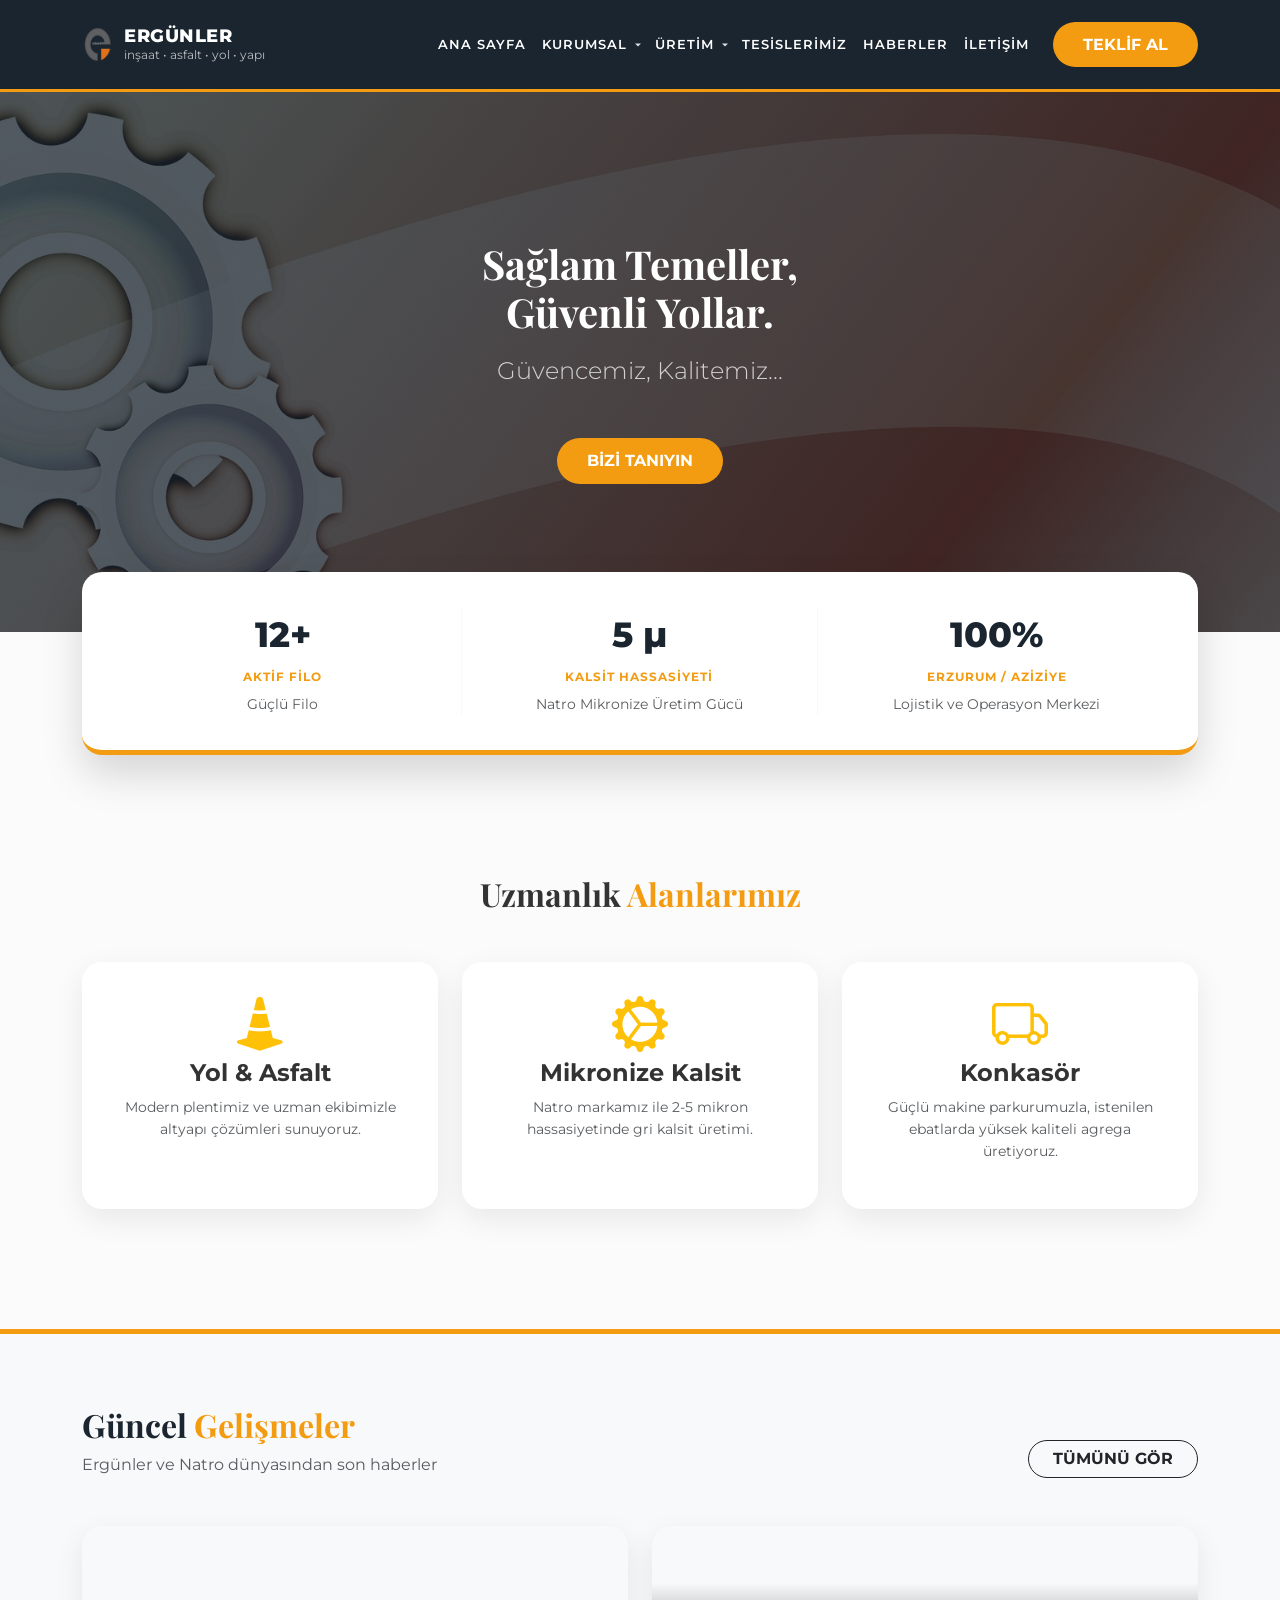
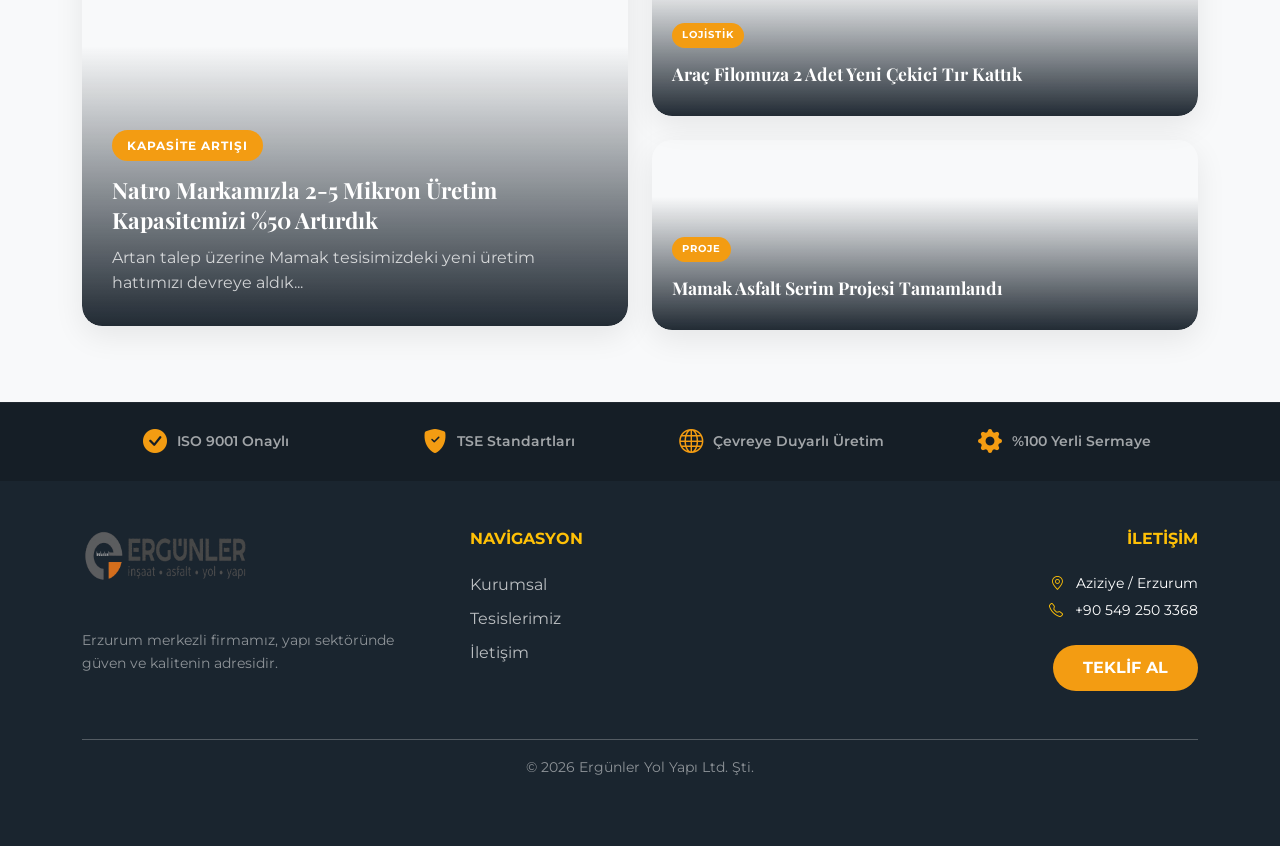
==== commit e197e444: "3" ====
--- a/index.html
+++ b/index.html
@@ -28,44 +28,52 @@
       </button>
 
      <div class="collapse navbar-collapse" id="navbarNav">
-        <ul class="navbar-nav ms-auto align-items-center">
-          <li class="nav-item">
-            <a class="nav-link active" aria-current="page" href="index.html">ANA SAYFA</a>
-          </li>
-
-          <li class="nav-item">
-            <a class="nav-link" href="kurumsal.html">KURUMSAL</a>
-          </li>
-
-          <li class="nav-item dropdown nav-hover">
-            <a class="nav-link dropdown-toggle" href="#" id="urunlerMenu" role="button" data-bs-toggle="dropdown" aria-expanded="false">
-              ÜRÜNLER
-            </a>
-            <ul class="dropdown-menu" aria-labelledby="urunlerMenu">
-              <li><a class="dropdown-item" href="gri-kalsit.html">Gri Kalsit</a></li>
-              <li><a class="dropdown-item" href="beyaz-kalsit.html">Beyaz Kalsit</a></li>
-              <li><a class="dropdown-item" href="agrega.html">Agrega</a></li>
-              <li><a class="dropdown-item" href="asfalt.html">Asfalt</a></li>
-            </ul>
-          </li>
-
-          <li class="nav-item">
-            <a class="nav-link" href="tesisler.html">TESİSLER</a>
-          </li>
-
-          <li class="nav-item">
-            <a class="nav-link" href="haberler.html">HABERLER</a>
-          </li>
-
-          <li class="nav-item">
-            <a class="nav-link" href="iletisim.html">İLETİŞİM</a>
-          </li>
-
-          <li class="nav-item ms-lg-3">
-            <a href="iletisim.html" class="btn-teklif">TEKLİF AL</a>
-          </li>
+  <ul class="navbar-nav ms-auto align-items-center">
+    
+    <li class="nav-item">
+      <a class="nav-link" href="index.html">ANA SAYFA</a>
+    </li>
+
+    <li class="nav-item dropdown nav-hover">
+      <a class="nav-link dropdown-toggle" href="#" id="kurumsalMenu" role="button" data-bs-toggle="dropdown" aria-expanded="false">
+        KURUMSAL
+      </a>
+      <ul class="dropdown-menu" aria-labelledby="kurumsalMenu">
+        <li><a class="dropdown-item" href="kurumsal.html">Hakkımızda</a></li>
+        <li><a class="dropdown-item" href="makine-parkuru.html">Araç & Makine Parkuru</a></li>
         </ul>
-      </div>
+    </li>
+
+    <li class="nav-item dropdown nav-hover">
+      <a class="nav-link dropdown-toggle" href="#" id="uretimMenu" role="button" data-bs-toggle="dropdown" aria-expanded="false">
+        ÜRETİM
+      </a>
+      <ul class="dropdown-menu" aria-labelledby="uretimMenu">
+        <li><a class="dropdown-item" href="gri-kalsit.html">Gri Kalsit</a></li>
+        <li><a class="dropdown-item" href="beyaz-kalsit.html">Beyaz Kalsit</a></li>
+        <li><a class="dropdown-item" href="agrega.html">Agrega</a></li>
+        <li><a class="dropdown-item" href="asfalt.html">Asfalt</a></li>
+      </ul>
+    </li>
+
+    <li class="nav-item">
+      <a class="nav-link" href="tesisler.html">TESİSLERİMİZ</a>
+    </li>
+
+    <li class="nav-item">
+      <a class="nav-link" href="haberler.html">HABERLER</a>
+    </li>
+
+    <li class="nav-item">
+      <a class="nav-link" href="iletisim.html">İLETİŞİM</a>
+    </li>
+
+    <li class="nav-item ms-lg-3">
+      <a href="iletisim.html" class="btn-teklif">TEKLİF AL</a>
+    </li>
+
+  </ul>
+</div>
     </div>
   </nav>
 
--- a/css.css
+++ b/css.css
@@ -886,5 +886,16 @@
 @media (max-width: 768px){
   .brand-icon{ height:38px; }
   .brand-name{ font-size:16px; }
-  .brand-sub{ display:none; }  /* mobilde alt yazıyı kapat */
-}+
+  .brand-text{ max-width: 170px; } /* istersen 150-220 arası oynat */
+
+  .brand-sub{
+    display:block;
+    font-size:10px;
+    margin-top:2px;
+
+    white-space: nowrap;
+    overflow: hidden;
+    text-overflow: ellipsis;
+  }
+}
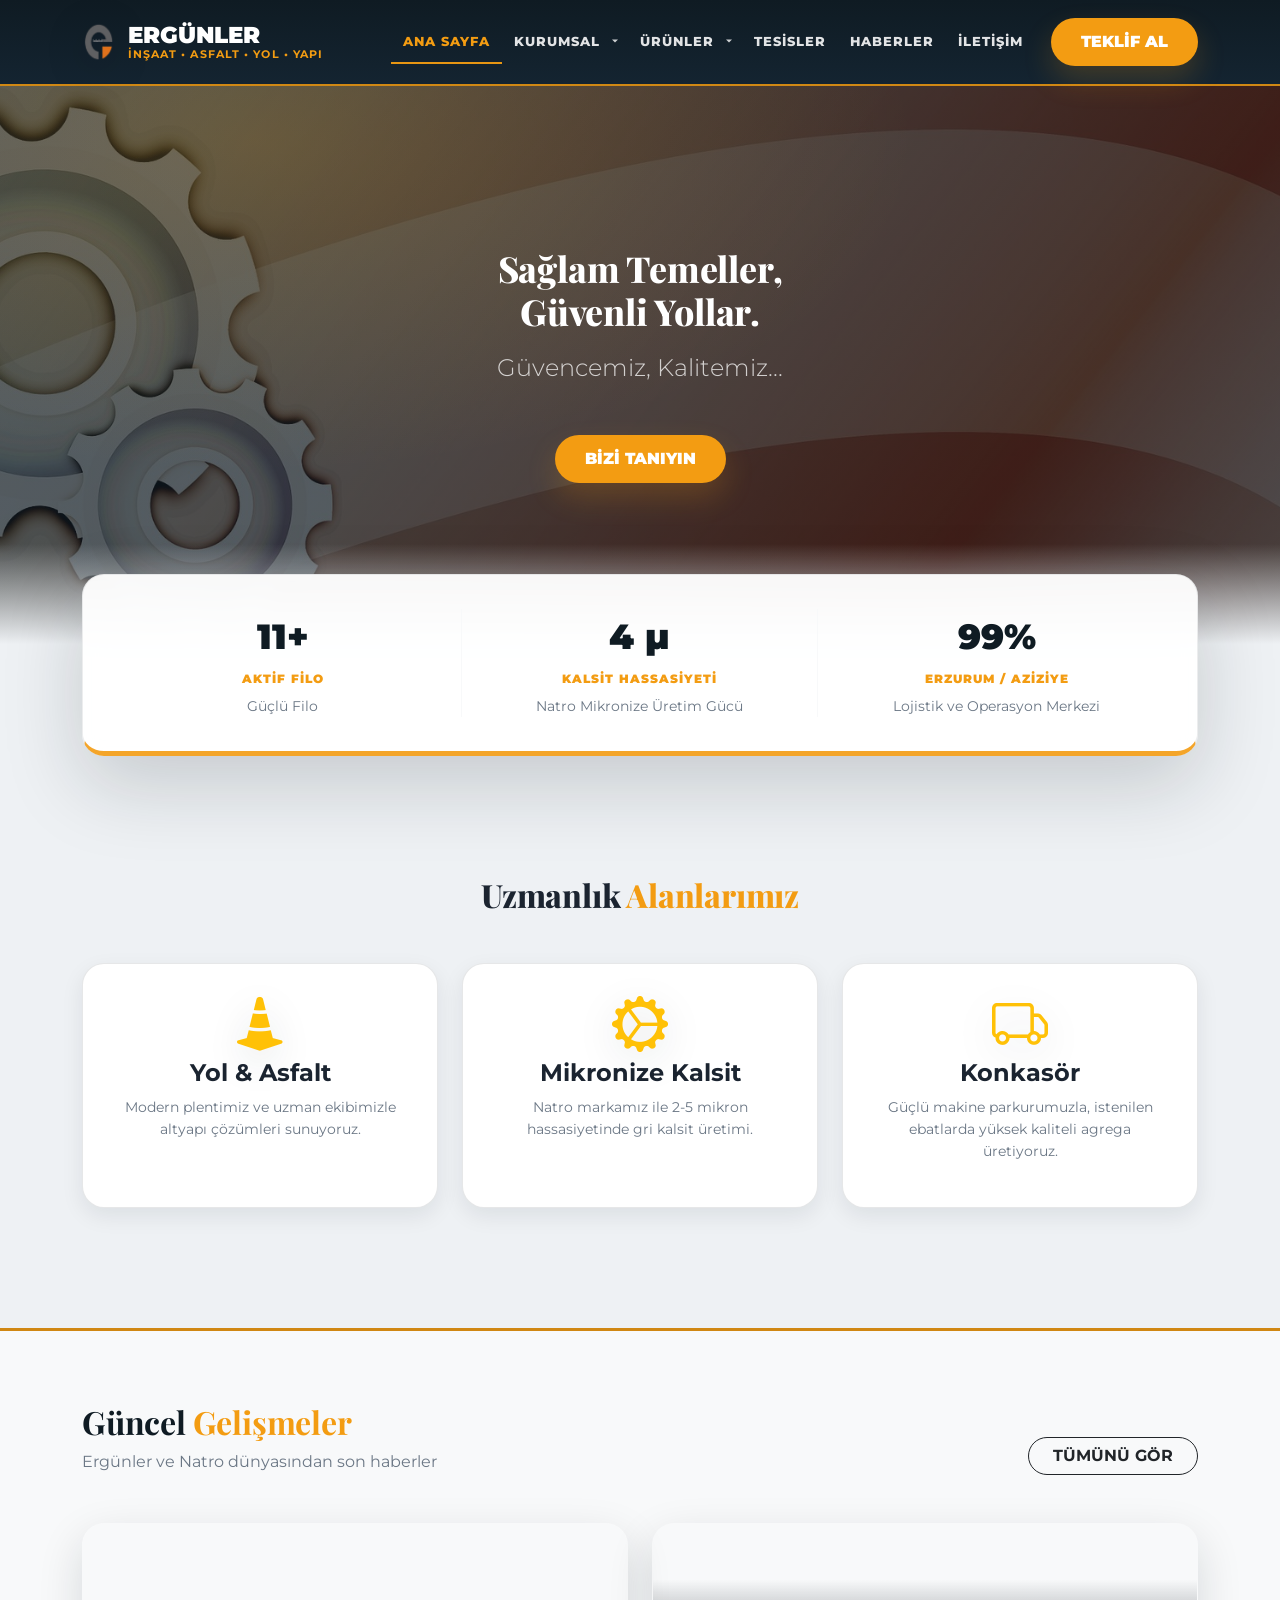
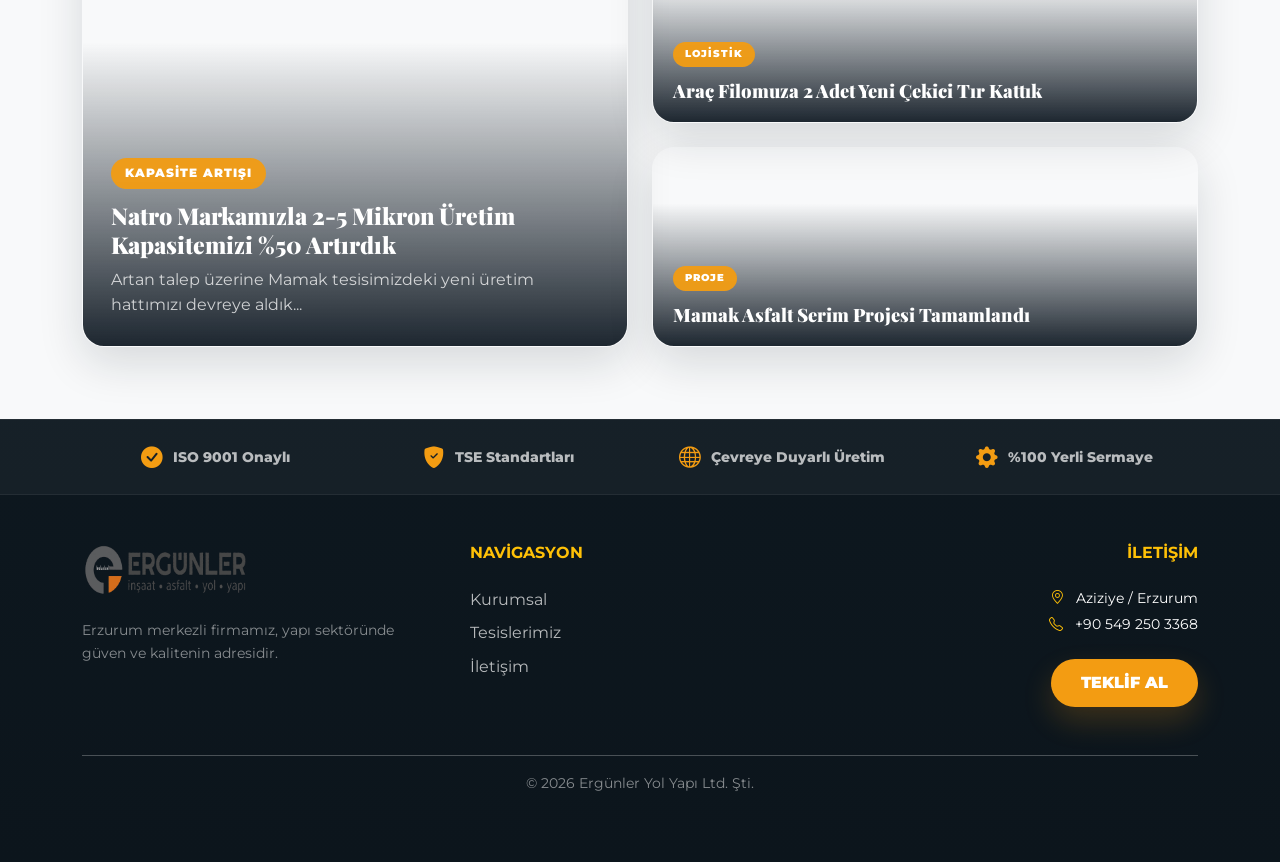
==== commit 4c58759d: "ergunler.web07version" ====
--- a/index.html
+++ b/index.html
@@ -14,68 +14,68 @@
 <body>
 
   <nav class="navbar navbar-expand-lg sticky-top">
-    <div class="container">
-      <a class="navbar-brand brand" href="index.html">
-  <img src="images/ergunler-icon.png" alt="Ergünler" class="brand-icon">
-  <span class="brand-text">
-    <span class="brand-name">ERGÜNLER</span>
-    <span class="brand-sub">inşaat • asfalt • yol • yapı</span>
-  </span>
-</a>
-
-      <button class="navbar-toggler" type="button" data-bs-toggle="collapse" data-bs-target="#navbarNav">
-        <span class="navbar-toggler-icon" style="filter: invert(1);"></span>
-      </button>
-
-     <div class="collapse navbar-collapse" id="navbarNav">
-  <ul class="navbar-nav ms-auto align-items-center">
-    
-    <li class="nav-item">
-      <a class="nav-link" href="index.html">ANA SAYFA</a>
-    </li>
-
-    <li class="nav-item dropdown nav-hover">
-      <a class="nav-link dropdown-toggle" href="#" id="kurumsalMenu" role="button" data-bs-toggle="dropdown" aria-expanded="false">
-        KURUMSAL
-      </a>
-      <ul class="dropdown-menu" aria-labelledby="kurumsalMenu">
-        <li><a class="dropdown-item" href="kurumsal.html">Hakkımızda</a></li>
-        <li><a class="dropdown-item" href="makine-parkuru.html">Araç & Makine Parkuru</a></li>
-        </ul>
-    </li>
-
-    <li class="nav-item dropdown nav-hover">
-      <a class="nav-link dropdown-toggle" href="#" id="uretimMenu" role="button" data-bs-toggle="dropdown" aria-expanded="false">
-        ÜRETİM
-      </a>
-      <ul class="dropdown-menu" aria-labelledby="uretimMenu">
-        <li><a class="dropdown-item" href="gri-kalsit.html">Gri Kalsit</a></li>
-        <li><a class="dropdown-item" href="beyaz-kalsit.html">Beyaz Kalsit</a></li>
-        <li><a class="dropdown-item" href="agrega.html">Agrega</a></li>
-        <li><a class="dropdown-item" href="asfalt.html">Asfalt</a></li>
+  <div class="container">
+    <a class="navbar-brand brand" href="index.html">
+      <img src="images/ergunler-icon.png" alt="Ergünler" class="brand-icon">
+      <span class="brand-text">
+        <span class="brand-name">ERGÜNLER</span>
+        <span class="brand-sub">inşaat • asfalt • yol • yapı</span>
+      </span>
+    </a>
+
+    <button class="navbar-toggler" type="button" data-bs-toggle="collapse" data-bs-target="#navbarNav" aria-controls="navbarNav" aria-expanded="false" aria-label="Toggle navigation">
+      <span class="navbar-toggler-icon" style="filter: invert(1);"></span>
+    </button>
+
+    <div class="collapse navbar-collapse" id="navbarNav">
+      <ul class="navbar-nav ms-auto align-items-center">
+
+        <li class="nav-item">
+          <a class="nav-link active" aria-current="page" href="index.html">ANA SAYFA</a>
+        </li>
+
+        <li class="nav-item dropdown nav-hover">
+          <a class="nav-link dropdown-toggle" href="#" id="kurumsalMenu" role="button" data-bs-toggle="dropdown" aria-expanded="false">
+            KURUMSAL
+          </a>
+          <ul class="dropdown-menu" aria-labelledby="kurumsalMenu">
+            <li><a class="dropdown-item" href="kurumsal.html">Hakkımızda</a></li>
+            <li><a class="dropdown-item" href="makine-parkuru.html">Araç & Makine Parkuru</a></li>
+          </ul>
+        </li>
+
+        <li class="nav-item dropdown nav-hover">
+          <a class="nav-link dropdown-toggle" href="#" id="urunlerMenu" role="button" data-bs-toggle="dropdown" aria-expanded="false">
+            ÜRÜNLER
+          </a>
+          <ul class="dropdown-menu" aria-labelledby="urunlerMenu">
+            <li><a class="dropdown-item" href="gri-kalsit.html">Gri Kalsit</a></li>
+            <li><a class="dropdown-item" href="beyaz-kalsit.html">Beyaz Kalsit</a></li>
+            <li><a class="dropdown-item" href="agrega.html">Agrega</a></li>
+            <li><a class="dropdown-item" href="asfalt.html">Asfalt</a></li>
+          </ul>
+        </li>
+
+        <li class="nav-item">
+          <a class="nav-link" href="tesisler.html">TESİSLER</a>
+        </li>
+
+        <li class="nav-item">
+          <a class="nav-link" href="haberler.html">HABERLER</a>
+        </li>
+
+        <li class="nav-item">
+          <a class="nav-link" href="iletisim.html">İLETİŞİM</a>
+        </li>
+
+        <li class="nav-item ms-lg-3">
+          <a href="iletisim.html" class="btn-teklif">TEKLİF AL</a>
+        </li>
+
       </ul>
-    </li>
-
-    <li class="nav-item">
-      <a class="nav-link" href="tesisler.html">TESİSLERİMİZ</a>
-    </li>
-
-    <li class="nav-item">
-      <a class="nav-link" href="haberler.html">HABERLER</a>
-    </li>
-
-    <li class="nav-item">
-      <a class="nav-link" href="iletisim.html">İLETİŞİM</a>
-    </li>
-
-    <li class="nav-item ms-lg-3">
-      <a href="iletisim.html" class="btn-teklif">TEKLİF AL</a>
-    </li>
-
-  </ul>
-</div>
-    </div>
-  </nav>
+    </div>
+  </div>
+</nav>
 
   <section class="hero-section text-center">
     <div class="container">
--- a/css.css
+++ b/css.css
@@ -1,40 +1,73 @@
 /* =========================================================
-   ERGÜNLER YOL YAPI & NATRO - MERKEZİ STİL DOSYASI (FINAL)
-   Ortak stil: Index, Kurumsal, Tesisler, Haberler, İletişim
-   ========================================================= */
-
-/* -------------------------------
-   1) Değişkenler ve Temel Ayarlar
+   ERGÜNLER YOL YAPI & NATRO - FULL REDESIGN (2026)
+   - Aynı class isimleri korunur (kırmadan modernleştirir)
+   - Navbar boy farkı biter (brand-icon + brand-text uyumlu)
+   - Kartlar / hero / dropdown / ürün grid / haberler premium görünür
+========================================================= */
+
+/* -------------------------------
+   1) Design Tokens / Temel
 -------------------------------- */
 :root{
-  --ana-lacivert:#1a252f;
+  /* Brand */
+  --ana-lacivert:#0f1b23;     /* daha premium koyu */
+  --ana-lacivert-2:#142431;   /* gradient ton */
   --sirket-turuncu:#f39c12;
   --koyu-turuncu:#d68910;
-  --acik-arka-plan:#fbfbfb;
+
+  /* Surface - PARLAKLIK BURADAN GİDERİLDİ (Daha mat bir gri) */
+  --acik-arka-plan:#eef1f4; 
   --beyaz:#ffffff;
-  --gri-yazi:#7f8c8d;
-  --yumusak-golge:0 10px 30px rgba(0,0,0,0.08);
-
-  --radius-xl:20px;
-  --radius-lg:15px;
-
-  --transition-fast:200ms ease;
-  --transition-med:350ms ease;
+
+  /* Text */
+  --text:#1b2430;
+  --muted:#6b7785;
+
+  /* Border / Shadow */
+  --border: rgba(15, 27, 35, 0.10);
+  --shadow-sm: 0 8px 22px rgba(15,27,35,0.08);
+  --shadow-md: 0 16px 45px rgba(15,27,35,0.14);
+  --shadow-lg: 0 28px 80px rgba(15,27,35,0.18);
+
+  /* Radius */
+  --radius-xl: 22px;
+  --radius-lg: 16px;
+  --radius-md: 12px;
+
+  /* Spacing */
+  --gap-1: 8px;
+  --gap-2: 12px;
+  --gap-3: 16px;
+  --gap-4: 24px;
+  --gap-5: 32px;
+  --gap-6: 48px;
+
+  /* Motion */
+  --transition-fast: 160ms ease;
+  --transition-med: 320ms ease;
+
+  /* Navbar */
+  --nav-height: 86px;
+  --nav-link-h: 44px;
+  --brand-icon-h: 46px;
+
+  /* Typography */
+  --h1: clamp(2rem, 2.8vw, 3.2rem);
+  --h2: clamp(1.6rem, 2.1vw, 2.3rem);
+  --lead: clamp(1rem, 1.15vw, 1.2rem);
 }
 
 *{ margin:0; padding:0; box-sizing:border-box; }
 html{ scroll-behavior:smooth; }
-
 body{
   font-family:'Montserrat', sans-serif;
-  color:#333;
-  line-height:1.6;
-  background-color:var(--acik-arka-plan);
+  color: var(--text);
+  line-height: 1.6;
+  background: var(--acik-arka-plan);
   overflow-x:hidden;
 }
 
 img{ max-width:100%; height:auto; display:block; }
-
 a{ color:inherit; text-decoration:none; }
 a:hover{ text-decoration:none; }
 
@@ -42,6 +75,9 @@
   outline: 3px solid rgba(243,156,18,0.55);
   outline-offset: 3px;
 }
+
+/* Anchor kullandığında navbar altında kalmasın */
+[id]{ scroll-margin-top: 96px; }
 
 @media (prefers-reduced-motion: reduce){
   *{
@@ -53,173 +89,176 @@
 }
 
 /* -------------------------------
-   2) Navbar
+   2) Navbar (tek sistem, sabit boy)
 -------------------------------- */
 .navbar{
-  background-color:var(--ana-lacivert);
-  padding:15px 0;
-  border-bottom:3px solid var(--sirket-turuncu);
-  min-height:92px;
-  z-index:1000;
-  transition: background-color var(--transition-med), box-shadow var(--transition-med);
+  background: linear-gradient(180deg, var(--ana-lacivert), var(--ana-lacivert-2));
+  border-bottom: 2px solid rgba(243,156,18,0.85);
+  min-height: var(--nav-height);
+  padding: 10px 0;
+  z-index: 1100;
+  transition: background-color var(--transition-med), box-shadow var(--transition-med), transform var(--transition-med);
 }
 
 .navbar.is-scrolled{
-  background-color: rgba(26, 37, 47, 0.98);
-  box-shadow: 0 5px 20px rgba(0,0,0,0.2);
-}
-
-/* Logo (navbar) */
+  background: rgba(15,27,35,0.92);
+  box-shadow: 0 12px 30px rgba(0,0,0,0.22);
+  backdrop-filter: blur(10px);
+}
+
+/* Brand */
 .navbar .navbar-brand{
-  padding: 0 !important;
-  margin: 0 !important;
-  line-height: 0 !important;
-  display: flex !important;
-  align-items: center !important;
-}
+  display:flex;
+  align-items:center;
+  gap: 12px;
+  padding:0 !important;
+  margin:0 !important;
+  line-height: 1 !important; /* kritik: line-height 0 yok */
+}
+
+/* Yeni logo sistemi */
+.brand-icon{
+  height: var(--brand-icon-h);
+  width:auto;
+  object-fit:contain;
+  filter: drop-shadow(0 8px 18px rgba(0,0,0,.25));
+}
+
+/* Eski sistemle uyum (brand-logo) */
 .navbar .navbar-brand img.brand-logo{
-  height: 70px !important;
-  width: auto !important;
-  display: block !important;
-  object-fit: contain !important;
-  filter: drop-shadow(0 6px 14px rgba(0,0,0,.35));
-}
-@media (max-width: 768px){
-  .navbar .navbar-brand img.brand-logo{ height: 52px !important; }
-}
-
-/* Nav link */
-.nav-link{
-  color:var(--beyaz) !important;
-  font-weight:600;
-  text-transform:uppercase;
-  font-size:0.8rem;
-  letter-spacing:1px;
-  transition: color var(--transition-fast);
-}
-.nav-link:hover{ color:var(--sirket-turuncu) !important; }
-
-.nav-link.active,
-.nav-link[aria-current="page"]{
-  color:var(--sirket-turuncu) !important;
-}
-
-/* Mobil toggler */
-.navbar-toggler{ border:1px solid rgba(255,255,255,0.25) !important; }
+  height: var(--brand-icon-h);
+  width:auto;
+  object-fit:contain;
+  filter: drop-shadow(0 8px 18px rgba(0,0,0,.25));
+}
+
+/* LOGO HİZALAMA ÇÖZÜMÜ - DİKKAT */
+.brand-text{ 
+  display:flex; 
+  flex-direction:column; 
+  justify-content: center;
+}
+.brand-name{
+  font-family: 'Montserrat', sans-serif;
+  font-weight: 900;
+  font-size: 23px; /* Daha tok bir görüntü için boyutu ayarladık */
+  letter-spacing: 0px;
+  color: #fff;
+  line-height: 1;
+}
+.brand-sub{
+  font-family: 'Montserrat', sans-serif;
+  font-size: 10.5px; /* Alt metnin "ERGÜNLER" yazısına tam oturması için */
+  font-weight: 700;
+  color: var(--sirket-turuncu);
+  margin-top: 3px;
+  letter-spacing: 1.1px; /* Boşlukları yayarak üst metinle hizalamasını sağladık */
+  text-transform: uppercase;
+  line-height: 1;
+}
+
+/* Toggler */
+.navbar-toggler{
+  border: 1px solid rgba(255,255,255,0.22) !important;
+  border-radius: 12px;
+}
 .navbar-toggler:focus{ box-shadow:none !important; }
 
-/* -------------------------------
-   2.1) ÜRÜNLER Dropdown (Yeni ve Estetik)
--------------------------------- */
+/* Nav links (stabil) */
 .navbar .navbar-nav .nav-link{
+  color: rgba(255,255,255,0.88) !important;
+  font-weight: 800;
+  text-transform: uppercase;
+  font-size: .82rem;
+  letter-spacing: 1px;
+
   display:inline-flex !important;
   align-items:center !important;
-  height:42px;
-  line-height:42px !important;
-  padding-top:0 !important;
-  padding-bottom:0 !important;
-}
-
-/* Ok hizası ve animasyonu */
+  height: var(--nav-link-h);
+  line-height: var(--nav-link-h) !important;
+  padding: 0 12px !important;
+
+  border-bottom: 2px solid transparent; /* active boy farkı yapmasın */
+  transition: color var(--transition-fast), border-color var(--transition-fast), opacity var(--transition-fast);
+}
+
+.navbar .navbar-nav .nav-link:hover{
+  color: #fff !important;
+  opacity: 1;
+  border-bottom-color: rgba(243,156,18,0.50);
+}
+
+.navbar .navbar-nav .nav-link.active,
+.navbar .navbar-nav .nav-link[aria-current="page"]{
+  color: var(--sirket-turuncu) !important;
+  border-bottom-color: rgba(243,156,18,0.95);
+}
+
+/* Dropdown ok */
 .navbar .navbar-nav .dropdown-toggle{
   position: relative;
-  padding-right: 20px !important;
+  padding-right: 28px !important;
 }
 .navbar .navbar-nav .dropdown-toggle::after{
   position: absolute;
-  right: 6px;
+  right: 10px;
   top: 50%;
   transform: translateY(-50%);
-  margin-left: 0 !important;
-  opacity: .85;
+  opacity: .9;
   transition: transform var(--transition-fast);
 }
 
-/* Dropdown kutu ana estetiği */
+/* Dropdown menu */
 .navbar .dropdown-menu{
-  padding: 12px;
+  padding: 10px;
   border-radius: 16px;
-  min-width: 240px;
-  background: rgba(26, 37, 47, 0.98);
+  min-width: 260px;
+  background: rgba(15,27,35,0.98);
   border: 1px solid rgba(255,255,255,0.08);
-  box-shadow: 0 20px 40px rgba(0,0,0,0.4);
-  backdrop-filter: blur(10px);
+  box-shadow: var(--shadow-lg);
   margin: 0;
 }
 
-/* Dropdown içindeki linklerin estetiği */
+/* Dropdown item (kayma yok, premium) */
 .navbar .dropdown-item{
-  border-radius: 10px;
-  padding: 12px 16px;
-  font-weight: 600;
-  letter-spacing: 0.5px;
-  color: rgba(255,255,255,0.85);
-  transition: all var(--transition-fast);
-  display: flex;
-  align-items: center;
-  position: relative;
-  overflow: hidden;
-}
-
-/* Hover durumunda soldan çıkan turuncu çizgi */
-.navbar .dropdown-item::before {
-  content: "";
-  position: absolute;
-  left: 0;
-  top: 0;
-  height: 100%;
-  width: 4px;
-  background-color: var(--sirket-turuncu);
-  transform: scaleY(0);
-  transition: transform var(--transition-fast);
-  border-radius: 4px;
-}
-
-/* Hover efektleri */
+  border-radius: 12px;
+  padding: 12px 14px;
+  font-weight: 800;
+  letter-spacing: 0.3px;
+  color: rgba(255,255,255,0.86);
+  transition: background var(--transition-fast), color var(--transition-fast);
+}
+
 .navbar .dropdown-item:hover,
 .navbar .dropdown-item:focus{
-  background: rgba(243,156,18,0.1);
+  background: rgba(243,156,18,0.12);
   color: #fff;
-  padding-left: 22px; /* Yazıyı hafif sağa kaydırır */
-}
-
-.navbar .dropdown-item:hover::before {
-  transform: scaleY(0.7);
-}
-
-.navbar .dropdown-menu li + li{ margin-top:4px; }
-
-/* Masaüstü hover ayarları */
+}
+
+/* Desktop hover açma (nav-hover) */
 @media (min-width: 992px){
-  /* ✅ padding-bottom kaldır: hizayı bozan bu */
-  .nav-hover{
-    position: relative;
-    padding-bottom: 0;
-  }
-
-  /* ✅ Hover "köprüsü": linkten menüye inerken kapanmasın */
+  .nav-hover{ position: relative; }
+
+  /* Hover köprüsü */
   .nav-hover::after{
     content:"";
     position:absolute;
+    left:0; right:0;
+    top:100%;
+    height:12px;
+    background:transparent;
+  }
+
+  .nav-hover > .dropdown-menu{
+    display:block;
+    top: calc(100% + 10px);
     left: 0;
-    right: 0;
-    top: 100%;
-    height: 12px;          /* 10-14 arası oynayabilirsin */
-    background: transparent;
-  }
-
-  /* ✅ dropdown’a boşluğu menüye ver */
-  .nav-hover > .dropdown-menu{
-    display: block;
-    top: calc(100% + 10px); /* boşluk */
-    left: 0;                /* menü, ÜRÜNLER’in altından başlasın */
-    right: auto;
 
     opacity: 0;
     visibility: hidden;
     pointer-events: none;
     transform: translateY(10px);
-    transition: opacity 250ms ease, transform 250ms ease, visibility 250ms ease;
+    transition: opacity 220ms ease, transform 220ms ease, visibility 220ms ease;
   }
 
   .nav-hover:hover > .dropdown-menu,
@@ -235,8 +274,14 @@
   }
 }
 
-/* Mobil tıkla açılma ayarları (Bootstrap uyumlu) */
+/* Mobile dropdown */
 @media (max-width: 991px){
+  .navbar .navbar-nav .nav-link{
+    height:auto;
+    line-height: 1.2 !important;
+    padding: 12px 0 !important;
+    border-bottom: none;
+  }
   .navbar .dropdown-menu{
     position: static !important;
     transform: none !important;
@@ -244,287 +289,334 @@
     visibility: visible !important;
     pointer-events: auto !important;
     box-shadow: none;
-    border-radius: 12px;
+    border-radius: 14px;
     margin-top: 10px !important;
-    background: rgba(255, 255, 255, 0.05);
-    border: none;
+    background: rgba(255,255,255,0.06);
+    border: 1px solid rgba(255,255,255,0.08);
   }
-  .navbar .dropdown-item{ 
-    padding: 12px 16px; 
-  }
-  .navbar .dropdown-item:hover {
-    padding-left: 16px; /* Mobilde kayma efektini iptal ediyoruz ki temiz dursun */
-  }
-}
-
-/* -------------------------------
-   3) Header / Hero
+}
+
+/* Brand mobile */
+@media (max-width: 768px){
+  :root{ --brand-icon-h: 40px; }
+  .brand-name{ font-size: 18px; letter-spacing: 0px; }
+  .brand-sub{ font-size: 8px; letter-spacing: 0.8px; white-space: nowrap; overflow: hidden; text-overflow: ellipsis; }
+  .brand-text{ max-width: 190px; }
+}
+
+/* -------------------------------
+   3) Typography / Başlıklar
 -------------------------------- */
 h1, h2{
   font-family:'Playfair Display', serif;
-  font-weight:700;
-}
-
+  font-weight: 800;
+  letter-spacing: -0.2px;
+}
+
+.hero-section h1{ font-size: var(--h1); }
+.hero-section .lead{ font-size: var(--lead); }
+
+.text-muted{ color: var(--muted) !important; }
+
+/* -------------------------------
+   4) Hero / Page Header
+-------------------------------- */
 .hero-section{
-  height: 60vh;
-  min-height: 500px;
+  min-height: 520px;
+  height: 62vh;
+  display:flex;
+  align-items:center;
+  text-align:center;
+  color:#fff;
+  position: relative;
+  overflow: hidden;
+
   background:
-    linear-gradient(rgba(26, 37, 47, 0.75), rgba(26, 37, 47, 0.75)),
+    radial-gradient(1200px 600px at 20% 10%, rgba(243,156,18,0.18), transparent 55%),
+    linear-gradient(rgba(15,27,35,0.70), rgba(15,27,35,0.70)),
     url("images/anasayfa.jpg") no-repeat center/cover;
-  display:flex;
-  align-items:center;
-  color:#fff;
-  text-align:center;
+}
+
+/* ALT FADE PARLAKLIĞI DÜZELTİLDİ: Beyazdan değil body arka plan renginden fade ediliyor */
+.hero-section::after{
+  content:"";
+  position:absolute;
+  left:0; right:0; bottom:0;
+  height: 100px;
+  background: linear-gradient(to bottom, transparent, var(--acik-arka-plan));
+  pointer-events:none;
 }
 
 /* ortak page header */
 .page-header{
-  height: 30vh;
-  min-height: 260px;
-  display:flex;
-  align-items:center;
+  min-height: 280px;
+  height: 34vh;
+  display:flex;
+  align-items:center;
+  text-align:center;
   color:#fff;
-  text-align:center;
+  position: relative;
+  overflow:hidden;
   background-size: cover;
   background-position: center;
 }
 
-/* sayfa header görselleri */
-.header-kurumsal{
-  background-image:
-    linear-gradient(rgba(26,37,47,.85), rgba(26,37,47,.85)),
-    url("images/kurumsal.jpg");
-}
-.header-tesisler{
-  background-image:
-    linear-gradient(rgba(26,37,47,.85), rgba(26,37,47,.85)),
-    url("images/tesisler.jpg");
-}
-.header-haberler{
-  background-image:
-    linear-gradient(rgba(26,37,47,.85), rgba(26,37,47,.85)),
-    url("images/haberler.jpg");
-}
-.header-iletisim{
-  background-image:
-    linear-gradient(rgba(26,37,47,.85), rgba(26,37,47,.85)),
-    url("images/iletisim.jpg");
-}
-
-/* -------------------------------
-   4) Kartlar ve Bölümler
+.page-header::after{
+  content:"";
+  position:absolute;
+  inset:0;
+  background: linear-gradient(rgba(15,27,35,.78), rgba(15,27,35,.78));
+}
+
+.page-header .container{ position: relative; z-index: 2; }
+
+.header-kurumsal{ background-image:url("images/kurumsal.jpg"); }
+.header-tesisler{ background-image:url("images/tesisler.jpg"); }
+.header-haberler{ background-image:url("images/haberler.jpg"); }
+.header-iletisim{ background-image:url("images/iletisim.jpg"); }
+
+/* responsive hero */
+@media (max-width: 991px){
+  .hero-section{ min-height: 460px; height: auto; padding: 70px 0 60px; }
+}
+
+/* -------------------------------
+   5) Cards / Sections
 -------------------------------- */
 .content-card{
-  background:var(--beyaz);
-  border-radius:var(--radius-xl);
-  padding:40px;
-  box-shadow:var(--yumusak-golge);
-  margin-top:40px;
-  position:relative;
-  z-index:10;
+  background: var(--beyaz);
+  border-radius: var(--radius-xl);
+  padding: 38px;
+  box-shadow: var(--shadow-md);
+  border: 1px solid var(--border);
+  margin-top: 40px;
+  position: relative;
+  z-index: 10;
 }
 
 .service-card,
 .tesis-card,
 .contact-card{
-  background:var(--beyaz);
-  border:none;
-  border-radius:var(--radius-xl);
-  padding:30px;
-  box-shadow:var(--yumusak-golge);
-  transition: transform 420ms cubic-bezier(0.165, 0.84, 0.44, 1), box-shadow var(--transition-med);
-  height:100%;
-}
+  background: var(--beyaz);
+  border-radius: var(--radius-xl);
+  padding: 28px;
+  box-shadow: var(--shadow-sm);
+  border: 1px solid var(--border);
+  height: 100%;
+  transition: transform 260ms ease, box-shadow 260ms ease, border-color 260ms ease;
+}
+
 .service-card:hover,
 .tesis-card:hover,
 .contact-card:hover{
-  transform:translateY(-10px);
-  box-shadow:0 15px 40px rgba(0,0,0,0.1);
-}
-
-/* -------------------------------
-   5) Tablolar ve Listeler
--------------------------------- */
-.custom-table{
-  border-radius:var(--radius-lg);
-  overflow:hidden;
-  box-shadow:0 5px 15px rgba(0,0,0,0.05);
-}
-.custom-table thead{
-  background-color:var(--ana-lacivert);
-  color:var(--beyaz);
-}
-.vision-box{
-  border-left:5px solid var(--sirket-turuncu);
-  padding-left:20px;
-  margin-bottom:25px;
-}
-
-/* -------------------------------
-   6) İstatistikler
+  transform: translateY(-8px);
+  box-shadow: var(--shadow-md);
+  border-color: rgba(243,156,18,0.22);
+}
+
+/* kart içi ikonlar daha “premium” */
+.service-card i,
+.tesis-card i,
+.contact-card i{
+  filter: drop-shadow(0 10px 18px rgba(15,27,35,.12));
+}
+
+/* -------------------------------
+   6) Stats
 -------------------------------- */
 .stats-container{
-  margin-top:-60px;
-  position:relative;
-  z-index:20;
-}
+  margin-top: -70px;
+  position: relative;
+  z-index: 20;
+}
+
 .stats-card{
-  background:var(--beyaz);
-  border-radius:var(--radius-xl);
-  padding:35px;
-  box-shadow:0 20px 40px rgba(0,0,0,0.15);
-  border-bottom:5px solid var(--sirket-turuncu);
-}
+  background: rgba(255,255,255,0.95); /* Arka planı yumuşatıp parlaklığı emdik */
+  border-radius: var(--radius-xl);
+  padding: 34px;
+  box-shadow: var(--shadow-lg);
+  border: 1px solid rgba(15,27,35,0.08);
+  border-bottom: 5px solid rgba(243,156,18,0.90);
+  backdrop-filter: blur(10px);
+}
+
 .stat-val{
-  font-size:2.2rem;
-  font-weight:800;
-  color:var(--ana-lacivert);
+  font-size: 2.2rem;
+  font-weight: 900;
+  color: var(--ana-lacivert);
   display:block;
 }
 .stat-label{
-  font-size:0.75rem;
-  font-weight:700;
-  color:var(--sirket-turuncu);
-  text-transform:uppercase;
-  letter-spacing:1px;
-}
-
-/* -------------------------------
-   7) Formlar ve Butonlar
+  font-size: .78rem;
+  font-weight: 900;
+  color: var(--sirket-turuncu);
+  text-transform: uppercase;
+  letter-spacing: 1px;
+}
+
+/* -------------------------------
+   7) Buttons / Forms
 -------------------------------- */
 .btn-teklif{
-  background:var(--sirket-turuncu);
-  color:var(--beyaz);
-  font-weight:700;
-  padding:10px 30px;
-  border-radius:50px;
-  border:none;
-  transition: transform var(--transition-fast), background-color var(--transition-fast);
-  display:inline-block;
-}
+  background: var(--sirket-turuncu);
+  color: #fff;
+  font-weight: 900;
+  padding: 11px 30px;
+  border-radius: 999px;
+  border: none;
+  display: inline-flex;
+  align-items:center;
+  justify-content:center;
+  gap: 10px;
+  box-shadow: 0 14px 30px rgba(243,156,18,0.20);
+  transition: transform var(--transition-fast), background-color var(--transition-fast), box-shadow var(--transition-fast);
+}
+
 .btn-teklif:hover{
-  background:var(--koyu-turuncu);
-  transform:scale(1.05);
-  color:var(--beyaz);
-}
-
+  background: var(--koyu-turuncu);
+  transform: translateY(-2px);
+  box-shadow: 0 18px 40px rgba(243,156,18,0.26);
+  color:#fff;
+}
+
+/* Form kutusu */
 .contact-form-box{
-  background:var(--ana-lacivert);
-  color:var(--beyaz);
-  border-radius:var(--radius-xl);
-  padding:40px;
+  background: linear-gradient(180deg, rgba(15,27,35,0.98), rgba(20,36,49,0.98));
+  color:#fff;
+  border-radius: var(--radius-xl);
+  padding: 40px;
+  box-shadow: var(--shadow-lg);
+  border: 1px solid rgba(255,255,255,0.08);
 }
 
 .form-control{
-  background:rgba(255,255,255,0.08) !important;
-  border:1px solid rgba(255,255,255,0.1) !important;
-  color:var(--beyaz) !important;
-  padding:12px;
-  margin-bottom:15px;
-  border-radius:12px;
-}
-.form-control::placeholder{ color: rgba(255,255,255,0.6); }
+  background: rgba(255,255,255,0.08) !important;
+  border: 1px solid rgba(255,255,255,0.12) !important;
+  color:#fff !important;
+  padding: 12px 14px;
+  margin-bottom: 14px;
+  border-radius: 14px;
+}
+.form-control::placeholder{ color: rgba(255,255,255,0.60); }
 .form-control:focus{
-  background:rgba(255,255,255,0.12) !important;
-  border-color:var(--sirket-turuncu) !important;
-  box-shadow:none !important;
-}
-.is-invalid{ border-color: var(--sirket-turuncu) !important; }
+  background: rgba(255,255,255,0.12) !important;
+  border-color: rgba(243,156,18,0.75) !important;
+  box-shadow: none !important;
+}
+.is-invalid{ border-color: rgba(243,156,18,0.75) !important; }
 
 /* -------------------------------
    8) Footer
 -------------------------------- */
 .footer{
-  background:var(--ana-lacivert);
-  color:var(--beyaz);
-  padding:60px 0 20px;
-  border-top:5px solid var(--sirket-turuncu);
-}
+  background: linear-gradient(180deg, var(--ana-lacivert), #0c151c);
+  color:#fff;
+  padding: 60px 0 20px;
+  border-top: 3px solid rgba(243,156,18,0.85);
+}
+
 .footer-link{
-  color:rgba(255,255,255,0.7);
-  text-decoration:none;
-  transition: color var(--transition-fast), padding-left var(--transition-fast);
+  color: rgba(255,255,255,0.70);
+  transition: color var(--transition-fast), transform var(--transition-fast);
 }
 .footer-link:hover{
-  color:var(--beyaz);
-  padding-left:5px;
+  color:#fff;
+  transform: translateX(3px);
 }
 
 /* Footer logo */
 .footer-logo{
   height: 52px;
-  width: auto;
-  display: inline-block;
+  width:auto;
   object-fit: contain;
   opacity: .95;
 }
+
 @media (max-width: 768px){
   .footer-logo{ height: 36px; }
 }
 
-/* Güven şeridi */
+/* Trust strip */
 .trust-strip{
-  background-color:#151e26;
-  padding:20px 0;
-  border-top:1px solid rgba(255,255,255,0.05);
+  background: rgba(255,255,255,0.04);
+  padding: 20px 0;
+  border-top: 1px solid rgba(255,255,255,0.06);
+  border-bottom: 1px solid rgba(255,255,255,0.06);
 }
 .trust-item{
-  color:rgba(255,255,255,0.6);
-  font-size:0.85rem;
-  font-weight:600;
+  color: rgba(255,255,255,0.70);
+  font-size: .86rem;
+  font-weight: 800;
   display:flex;
   align-items:center;
   justify-content:center;
-  gap:10px;
+  gap: 10px;
 }
 .trust-item i{
-  font-size:1.5rem;
-  color:var(--sirket-turuncu);
-}
-
-/* -------------------------------
-   9) Yardımcı Sınıflar
--------------------------------- */
-.text-turuncu{ color:var(--sirket-turuncu) !important; }
-.bg-lacivert{ background-color:var(--ana-lacivert) !important; }
-
-/* -------------------------------
-   10) Sertifika Kartları
+  font-size: 1.35rem;
+  color: var(--sirket-turuncu);
+}
+
+/* -------------------------------
+   9) Utilities
+-------------------------------- */
+.text-turuncu{ color: var(--sirket-turuncu) !important; }
+.bg-lacivert{ background-color: var(--ana-lacivert) !important; }
+
+/* -------------------------------
+   10) Tables / Boxes
+-------------------------------- */
+.custom-table{
+  border-radius: var(--radius-lg);
+  overflow:hidden;
+  box-shadow: var(--shadow-sm);
+  border: 1px solid var(--border);
+}
+.custom-table thead{
+  background-color: var(--ana-lacivert);
+  color:#fff;
+}
+.vision-box{
+  border-left: 5px solid rgba(243,156,18,0.95);
+  padding-left: 18px;
+  margin-bottom: 22px;
+}
+
+/* -------------------------------
+   11) Certificates
 -------------------------------- */
 .cert-card{
-  background:var(--beyaz);
-  border:1px solid #eee;
-  border-radius:var(--radius-lg);
-  padding:25px;
+  background: var(--beyaz);
+  border: 1px solid var(--border);
+  border-radius: var(--radius-lg);
+  padding: 24px;
   text-align:center;
-  transition: transform var(--transition-fast), box-shadow var(--transition-fast), border-color var(--transition-fast);
   height:100%;
   cursor:pointer;
+  box-shadow: var(--shadow-sm);
+  transition: transform var(--transition-fast), box-shadow var(--transition-fast), border-color var(--transition-fast);
 }
 .cert-card:hover{
-  transform:translateY(-5px);
-  box-shadow:var(--yumusak-golge);
-  border-color:var(--sirket-turuncu);
+  transform: translateY(-6px);
+  box-shadow: var(--shadow-md);
+  border-color: rgba(243,156,18,0.25);
 }
 .cert-icon{
-  font-size:2.5rem;
-  color:var(--ana-lacivert);
-  margin-bottom:15px;
-  display:inline-block;
+  font-size: 2.6rem;
+  color: var(--ana-lacivert);
+  margin-bottom: 12px;
   transition: color var(--transition-fast);
 }
-.cert-card:hover .cert-icon{ color:var(--sirket-turuncu); }
-
-/* -------------------------------
-   11) Preloader
+.cert-card:hover .cert-icon{ color: var(--sirket-turuncu); }
+
+/* -------------------------------
+   12) Preloader
 -------------------------------- */
 #preloader{
   position:fixed;
-  top:0; left:0;
-  width:100%;
-  height:100%;
-  background-color:var(--ana-lacivert);
-  z-index:9999;
+  inset:0;
+  background: var(--ana-lacivert);
+  z-index: 9999;
   display:flex;
   flex-direction:column;
   align-items:center;
@@ -532,370 +624,428 @@
   transition: opacity 0.6s ease-in-out, visibility 0.6s ease-in-out;
 }
 .loader-spinner{
-  width:50px;
-  height:50px;
-  border:4px solid rgba(255,255,255,0.05);
-  border-top:4px solid var(--sirket-turuncu);
+  width:52px;
+  height:52px;
+  border:4px solid rgba(255,255,255,0.07);
+  border-top:4px solid rgba(243,156,18,0.95);
   border-radius:50%;
-  animation:spin 1s linear infinite;
-  margin-bottom:20px;
+  animation: spin 1s linear infinite;
+  margin-bottom: 18px;
 }
 .loader-text{
-  color:var(--beyaz);
-  font-weight:700;
-  letter-spacing:4px;
-  font-size:0.85rem;
-  animation:pulse 1.5s ease-in-out infinite;
-}
-@keyframes spin{ 0%{ transform:rotate(0deg); } 100%{ transform:rotate(360deg); } }
-@keyframes pulse{ 0%,100%{ opacity:1; } 50%{ opacity:0.4; } }
-
-/* -------------------------------
-   12) Haberler
+  color:#fff;
+  font-weight: 900;
+  letter-spacing: 4px;
+  font-size: .86rem;
+  animation: pulse 1.5s ease-in-out infinite;
+}
+@keyframes spin{ to{ transform: rotate(360deg);} }
+@keyframes pulse{ 0%,100%{opacity:1} 50%{opacity:.45} }
+
+/* -------------------------------
+   13) News (premium)
 -------------------------------- */
 .news-card{
-  background:var(--beyaz);
-  border-radius:var(--radius-xl);
+  background: var(--beyaz);
+  border-radius: var(--radius-xl);
   overflow:hidden;
-  box-shadow:var(--yumusak-golge);
-  transition: transform var(--transition-med), box-shadow var(--transition-med);
+  box-shadow: var(--shadow-sm);
+  border: 1px solid var(--border);
   height:100%;
   display:flex;
   flex-direction:column;
-  border:1px solid rgba(0,0,0,0.03);
+  transition: transform var(--transition-med), box-shadow var(--transition-med), border-color var(--transition-med);
 }
 .news-card:hover{
-  transform:translateY(-10px);
-  box-shadow:0 20px 40px rgba(0,0,0,0.1);
-}
+  transform: translateY(-8px);
+  box-shadow: var(--shadow-md);
+  border-color: rgba(243,156,18,0.22);
+}
+
 .news-img{
-  height:220px;
+  height: 220px;
   background-color:#e9ecef;
   background-size: cover !important;
   background-position: center !important;
-  background-repeat: no-repeat !important;
-  position:relative;
-}
+  position: relative;
+}
+
+.news-img::after{
+  content:"";
+  position:absolute;
+  inset:0;
+  background: linear-gradient(to top, rgba(15,27,35,0.18), transparent);
+}
+
 .news-body{
-  padding:30px;
+  padding: 26px;
   flex-grow:1;
   display:flex;
   flex-direction:column;
 }
+
 .news-date{
-  font-size:0.8rem;
-  color:var(--sirket-turuncu);
-  font-weight:700;
-  margin-bottom:10px;
-  text-transform:uppercase;
-  letter-spacing:1px;
-}
+  font-size: .80rem;
+  color: var(--sirket-turuncu);
+  font-weight: 900;
+  margin-bottom: 10px;
+  text-transform: uppercase;
+  letter-spacing: 1px;
+}
+
 .news-title{
   font-family:'Playfair Display', serif;
-  font-weight:700;
-  font-size:1.3rem;
-  margin-bottom:15px;
-  color:var(--ana-lacivert);
-  line-height:1.4;
-}
+  font-weight: 900;
+  font-size: 1.28rem;
+  margin-bottom: 12px;
+  color: var(--ana-lacivert);
+  line-height: 1.35;
+}
+
 .news-desc{
-  color:var(--gri-yazi);
-  font-size:0.95rem;
-  margin-bottom:20px;
-}
+  color: var(--muted);
+  font-size: .98rem;
+  margin-bottom: 18px;
+}
+
 .news-btn{
   margin-top:auto;
-  color:var(--ana-lacivert);
-  font-weight:700;
-  font-size:0.9rem;
-  display:flex;
-  align-items:center;
-  gap:8px;
+  color: var(--ana-lacivert);
+  font-weight: 900;
+  font-size: .90rem;
+  display:flex;
+  align-items:center;
+  gap: 8px;
   transition: color var(--transition-fast);
 }
 .news-btn i{ transition: transform var(--transition-fast); }
-.news-btn:hover{ color:var(--sirket-turuncu); }
-.news-btn:hover i{ transform:translateX(5px); }
-
-/* Overlay haber kartı */
+.news-btn:hover{ color: var(--sirket-turuncu); }
+.news-btn:hover i{ transform: translateX(5px); }
+
+/* Featured overlay news */
 .news-overlay-card{
   position:relative;
-  height:400px;
-  border-radius:var(--radius-xl);
+  height: 420px;
+  border-radius: var(--radius-xl);
   overflow:hidden;
   display:block;
-  box-shadow:var(--yumusak-golge);
-  transform: translateZ(0);
+  box-shadow: var(--shadow-md);
+  border: 1px solid rgba(255,255,255,0.05);
 }
 .news-overlay-bg{
-  position:absolute;
-  top:0; left:0;
-  width:100%; height:100%;
+  position:absolute; inset:0;
   background-size:cover;
   background-position:center;
   transition: transform 0.6s ease;
   will-change: transform;
-  backface-visibility: hidden;
 }
 .news-overlay-gradient{
-  position:absolute;
-  top:0; left:0;
-  width:100%; height:100%;
-  background:linear-gradient(to bottom, rgba(0,0,0,0) 30%, rgba(10, 20, 30, 0.9) 100%);
-  z-index:1;
-  border-radius: inherit;
+  position:absolute; inset:0;
+  background: linear-gradient(to bottom, rgba(0,0,0,0) 28%, rgba(10, 20, 30, 0.92) 100%);
 }
 .news-overlay-content{
   position:absolute;
   bottom:0; left:0;
-  padding:30px;
-  z-index:2;
+  padding: 28px;
   width:100%;
 }
 .news-overlay-date{
-  display:inline-block;
-  background:var(--sirket-turuncu);
-  color:var(--beyaz);
-  font-size:0.75rem;
-  font-weight:700;
-  letter-spacing:1px;
-  padding:6px 15px;
-  border-radius:30px;
-  margin-bottom:15px;
-  text-transform:uppercase;
+  display:inline-flex;
+  align-items:center;
+  gap: 8px;
+  background: rgba(243,156,18,0.95);
+  color:#fff;
+  font-size: .74rem;
+  font-weight: 900;
+  letter-spacing: 1px;
+  padding: 6px 14px;
+  border-radius: 999px;
+  margin-bottom: 12px;
+  text-transform: uppercase;
 }
 .news-overlay-title{
   font-family:'Playfair Display', serif;
-  font-size:1.4rem;
-  font-weight:700;
-  line-height:1.3;
-  color:var(--beyaz);
-  margin-bottom:10px;
-}
-.news-overlay-card:hover .news-overlay-bg{ transform:scale(1.1); }
-
-/* Haber detay kapak */
+  font-size: 1.45rem;
+  font-weight: 900;
+  line-height: 1.25;
+  color:#fff;
+}
+.news-overlay-card:hover .news-overlay-bg{ transform: scale(1.08); }
+
+/* News detail cover */
 .news-detail-cover{
   height: 420px;
-  border-radius: 20px;
-  overflow: hidden;
+  border-radius: var(--radius-xl);
+  overflow:hidden;
   background-size: cover;
   background-position: center;
-  box-shadow: var(--yumusak-golge);
+  box-shadow: var(--shadow-md);
+  border: 1px solid var(--border);
 }
 @media (max-width: 768px){
   .news-detail-cover{ height: 260px; }
-}
-
-/* -------------------------------
-   13) Ek sınıflar
--------------------------------- */
-.spec-badge{
-  display:inline-block;
-  padding:6px 12px;
-  border-radius:999px;
-  background: rgba(243,156,18,0.12);
-  border:1px solid rgba(243,156,18,0.35);
-  color: var(--ana-lacivert);
-  font-weight:700;
-  font-size:0.8rem;
-  margin:6px 8px 0 0;
-}
-.map-frame{
-  border-radius:var(--radius-xl);
-  overflow:hidden;
-  box-shadow:var(--yumusak-golge);
-  background:var(--beyaz);
-}
-
-/* -------------------------------
-   14) Responsive
--------------------------------- */
-@media (max-width: 991px){
-  .hero-section{ min-height:420px; }
-  .page-header{ min-height:260px; }
-
-  .content-card{ padding:28px; }
-  .service-card, .tesis-card, .contact-card{ padding:24px; }
-
-  .nav-link{ padding:10px 0; }
-}
-@media (max-width: 576px){
-  .news-overlay-card{ height:320px; }
-  .stats-container{ margin-top:-40px; }
-  .stats-card{ padding:26px; }
-}
-
-/* ================================
-   15) Ürünler Grid (Estetik & Mobil Uyumlu)
-================================ */
-.products-grid {
-  display: grid;
-  grid-template-columns: repeat(2, 1fr); /* 12'li sistem yerine daha temiz 2'li yapı */
-  gap: 25px; /* Kartlar arası boşluğu biraz artırdık */
+  .news-overlay-card{ height: 330px; }
+}
+
+/* -------------------------------
+   14) Products Grid (premium)
+-------------------------------- */
+.products-grid{
+  display:grid;
+  grid-template-columns: repeat(2, 1fr);
+  gap: 24px;
   margin-bottom: 40px;
 }
 
-.product-card {
+.product-card{
   background: var(--beyaz);
   border-radius: var(--radius-xl);
-  overflow: hidden;
-  box-shadow: 0 10px 25px rgba(0,0,0,0.05);
-  border: 1px solid rgba(0,0,0,0.05);
-  transition: all 0.3s cubic-bezier(0.165, 0.84, 0.44, 1);
-  display: flex;
-  flex-direction: column;
-}
-
-.product-card:hover {
+  overflow:hidden;
+  border: 1px solid var(--border);
+  box-shadow: var(--shadow-sm);
+  display:flex;
+  flex-direction:column;
+  transition: transform var(--transition-med), box-shadow var(--transition-med), border-color var(--transition-med);
+}
+
+.product-card:hover{
   transform: translateY(-8px);
-  box-shadow: 0 20px 45px rgba(0,0,0,0.12);
-  border-color: rgba(243, 156, 18, 0.3);
-}
-
-.product-thumb {
-  height: 220px;
-  background-color: #f0f0f0;
+  box-shadow: var(--shadow-md);
+  border-color: rgba(243,156,18,0.22);
+}
+
+.product-thumb{
+  height: 230px;
+  background-color:#f0f0f0;
+  background-size: cover;
+  background-position:center;
+  position: relative;
+}
+
+.product-thumb::after{
+  content:"";
+  position:absolute;
+  inset:0;
+  background: linear-gradient(to top, rgba(15,27,35,0.18), transparent);
+}
+
+.product-body{
+  padding: 24px;
+  flex-grow:1;
+  display:flex;
+  flex-direction:column;
+}
+
+.product-title{
+  font-family:'Playfair Display', serif;
+  font-weight: 900;
+  font-size: 1.35rem;
+  color: var(--ana-lacivert);
+  margin-bottom: 10px;
+  transition: color var(--transition-fast);
+}
+
+.product-card:hover .product-title{ color: var(--sirket-turuncu); }
+
+.product-desc{
+  color: var(--muted);
+  font-size: .98rem;
+  line-height: 1.6;
+  margin-bottom: 18px;
+  flex-grow: 1;
+}
+
+.product-cta{
+  font-weight: 900;
+  color: var(--sirket-turuncu);
+  text-transform: uppercase;
+  font-size: .86rem;
+  letter-spacing: 1px;
+  display:flex;
+  align-items:center;
+  gap: 8px;
+}
+.product-cta::after{
+  content: "\F135";
+  font-family: "bootstrap-icons";
+  transition: transform var(--transition-fast);
+}
+.product-card:hover .product-cta::after{ transform: translateX(6px); }
+
+@media (max-width: 991px){
+  .products-grid{ gap: 18px; }
+  .product-thumb{ height: 210px; }
+}
+@media (max-width: 767px){
+  .products-grid{ grid-template-columns: 1fr; }
+  .product-card{ max-width: 520px; margin: 0 auto; }
+  .product-body{ padding: 20px; }
+}
+
+/* -------------------------------
+   15) Extra helpers (senin mevcut sınıflarına dokunmadan)
+-------------------------------- */
+.spec-badge{
+  display:inline-flex;
+  align-items:center;
+  gap: 8px;
+  padding: 6px 12px;
+  border-radius: 999px;
+  background: rgba(243,156,18,0.12);
+  border: 1px solid rgba(243,156,18,0.28);
+  color: var(--ana-lacivert);
+  font-weight: 900;
+  font-size: .82rem;
+  margin: 6px 8px 0 0;
+}
+
+.map-frame{
+  border-radius: var(--radius-xl);
+  overflow:hidden;
+  box-shadow: var(--shadow-sm);
+  background: var(--beyaz);
+  border: 1px solid var(--border);
+}
+
+/* -------------------------------
+   16) Global responsive polish
+-------------------------------- */
+@media (max-width: 991px){
+  .content-card{ padding: 28px; }
+  .service-card, .tesis-card, .contact-card{ padding: 24px; }
+  .stats-container{ margin-top: -52px; }
+}
+@media (max-width: 576px){
+  .stats-card{ padding: 24px; }
+}
+/* Home side news küçük kart stilleri */
+.news-overlay-card--sm{ height: 200px; }
+.news-overlay-content--sm{ padding: 20px; }
+.news-overlay-date--sm{ padding: 4px 12px; font-size: .65rem; }
+.news-overlay-title--sm{ font-size: 1.15rem; margin-bottom: 0; }
+
+/* Backgroundlar CSS değişkeni ile gelsin */
+.news-overlay-bg,
+.news-img,
+.news-detail-cover{
+  background-image: var(--bg);
   background-size: cover;
   background-position: center;
-  overflow: hidden;
-  position: relative;
-}
-
-/* Görsel üzerine hafif bir karartma efekti */
-.product-thumb::after {
-  content: "";
-  position: absolute;
-  top: 0; left: 0;
-  width: 100%; height: 100%;
-  background: linear-gradient(to top, rgba(0,0,0,0.2), transparent);
-}
-
-.product-body {
-  padding: 25px;
-  flex-grow: 1;
-  display: flex;
-  flex-direction: column;
-}
-
-.product-title {
-  font-family: 'Playfair Display', serif; /* Başlıklar için Playfair kullanımı */
-  font-weight: 800;
-  font-size: 1.4rem;
+}
+/* =========================
+   MAKİNE PARKURU (Sayfa Ekleri)
+========================= */
+
+/* Header görseli (istersen görseli değiştir) */
+.header-parkur{
+  background-image:
+    linear-gradient(rgba(26,37,47,.85), rgba(26,37,47,.85)),
+    url("images/tesisler.jpg"); /* istersen: images/makine-parkuru.jpg */
+}
+
+/* Filtre kutusu */
+.filter-wrap{
+  background:#fff;
+  border:1px solid rgba(0,0,0,.06);
+  border-radius: 18px;
+  padding: 22px;
+  box-shadow: 0 10px 30px rgba(0,0,0,.06);
+}
+.filter-head{
+  display:flex;
+  align-items:flex-end;
+  justify-content:space-between;
+  gap:16px;
+  flex-wrap:wrap;
+}
+.filter-tools{
+  display:flex;
+  gap:10px;
+  align-items:center;
+  flex-wrap:wrap;
+}
+
+/* Search pill */
+.search-pill{
+  display:flex;
+  align-items:center;
+  gap:10px;
+  padding:10px 14px;
+  border-radius:999px;
+  border:1px solid rgba(0,0,0,.10);
+  background:#fff;
+  min-width: 280px;
+}
+.search-pill i{ color: var(--ana-lacivert); opacity:.7; }
+.search-pill input{
+  border:none;
+  outline:none;
+  width:100%;
+  font-weight:600;
+  font-size:.95rem;
   color: var(--ana-lacivert);
-  margin-bottom: 10px;
-  transition: color 0.2s ease;
-}
-
-.product-card:hover .product-title {
-  color: var(--sirket-turuncu);
-}
-
-.product-desc {
-  color: var(--gri-yazi);
-  font-size: 0.95rem;
-  line-height: 1.6;
-  margin-bottom: 20px;
-  flex-grow: 1;
-}
-
-.product-cta {
-  font-weight: 700;
-  color: var(--sirket-turuncu);
-  text-transform: uppercase;
-  font-size: 0.85rem;
-  letter-spacing: 1px;
-  display: flex;
-  align-items: center;
-  gap: 8px;
-}
-
-.product-cta::after {
-  content: "\F135"; /* Bootstrap Icons: Arrow-right */
-  font-family: "bootstrap-icons";
-  transition: transform 0.2s ease;
-}
-
-.product-card:hover .product-cta::after {
-  transform: translateX(5px);
-}
-
-/* --- Responsive Ayarlar --- */
-
-/* Tablet (991px ve altı) */
-@media (max-width: 991px) {
-  .products-grid {
-    gap: 20px;
-  }
-  .product-thumb {
-    height: 200px;
-  }
-  .product-title {
-    font-size: 1.25rem;
-  }
-}
-
-/* Mobil (767px ve altı) */
-@media (max-width: 767px) {
-  .products-grid {
-    grid-template-columns: 1fr; /* Mobilde kartlar alt alta gelsin */
-  }
-  .product-card {
-    max-width: 450px;
-    margin: 0 auto; /* Kartı ortala */
-  }
-  .product-body {
-    padding: 20px;
-  }
-}
-/* Navbar brand (ikon + yazı) */
-.navbar .brand{
+}
+.search-pill input::placeholder{ color: rgba(26,37,47,.55); }
+
+/* Result pill */
+.result-pill{
   display:flex;
   align-items:center;
   gap:10px;
-  text-decoration:none;
-}
-
-.brand-icon{
-  height:44px;
-  width:auto;
-  object-fit:contain;
-  display:block;
-}
-
-.brand-text{
-  display:flex;
-  flex-direction:column;
-  line-height:1.05;
-}
-
-.brand-name{
+  padding:10px 14px;
+  border-radius:999px;
+  background: rgba(243,156,18,0.10);
+  border:1px solid rgba(243,156,18,0.25);
+  color: var(--ana-lacivert);
   font-weight:800;
-  letter-spacing:.5px;
-  font-size:18px;
-  color:#fff;
-}
-
-.brand-sub{
-  font-size:12px;
-  color:rgba(255,255,255,.70);
-  margin-top:3px;
-}
-
-/* Mobilde sadeleştir */
-@media (max-width: 768px){
-  .brand-icon{ height:38px; }
-  .brand-name{ font-size:16px; }
-
-  .brand-text{ max-width: 170px; } /* istersen 150-220 arası oynat */
-
-  .brand-sub{
-    display:block;
-    font-size:10px;
-    margin-top:2px;
-
-    white-space: nowrap;
-    overflow: hidden;
-    text-overflow: ellipsis;
-  }
-}
+}
+
+/* Filter active rengi (turuncu temaya uyum) */
+.filter-btn.active{
+  background: var(--ana-lacivert) !important;
+  border-color: var(--ana-lacivert) !important;
+  color: #fff !important;
+}
+
+/* Machine card top row */
+.machine-card .machine-top{
+  display:flex;
+  align-items:center;
+  justify-content:space-between;
+  margin-bottom:12px;
+}
+
+/* CTA */
+.parkur-cta{
+  padding: 70px 0;
+  background: #0f1b23;
+}
+
+/* Modal image */
+.machine-modal-img{
+  width:100%;
+  border-radius: 16px;
+  background: rgba(0,0,0,.04);
+  box-shadow: 0 10px 25px rgba(0,0,0,.10);
+  aspect-ratio: 4 / 3;
+  background-size: cover;
+  background-position: center;
+}
+.machine-modal-img.is-empty{
+  display:flex;
+  align-items:center;
+  justify-content:center;
+  position:relative;
+}
+.machine-modal-img.is-empty::after{
+  content:"Görsel eklenecek";
+  font-weight:800;
+  color: rgba(26,37,47,.55);
+}
+
+/* hidden attribute destek */
+.machine-item[hidden]{ display:none !important; }
+
+@media (max-width: 576px){
+  .search-pill{ min-width: 100%; }
+}
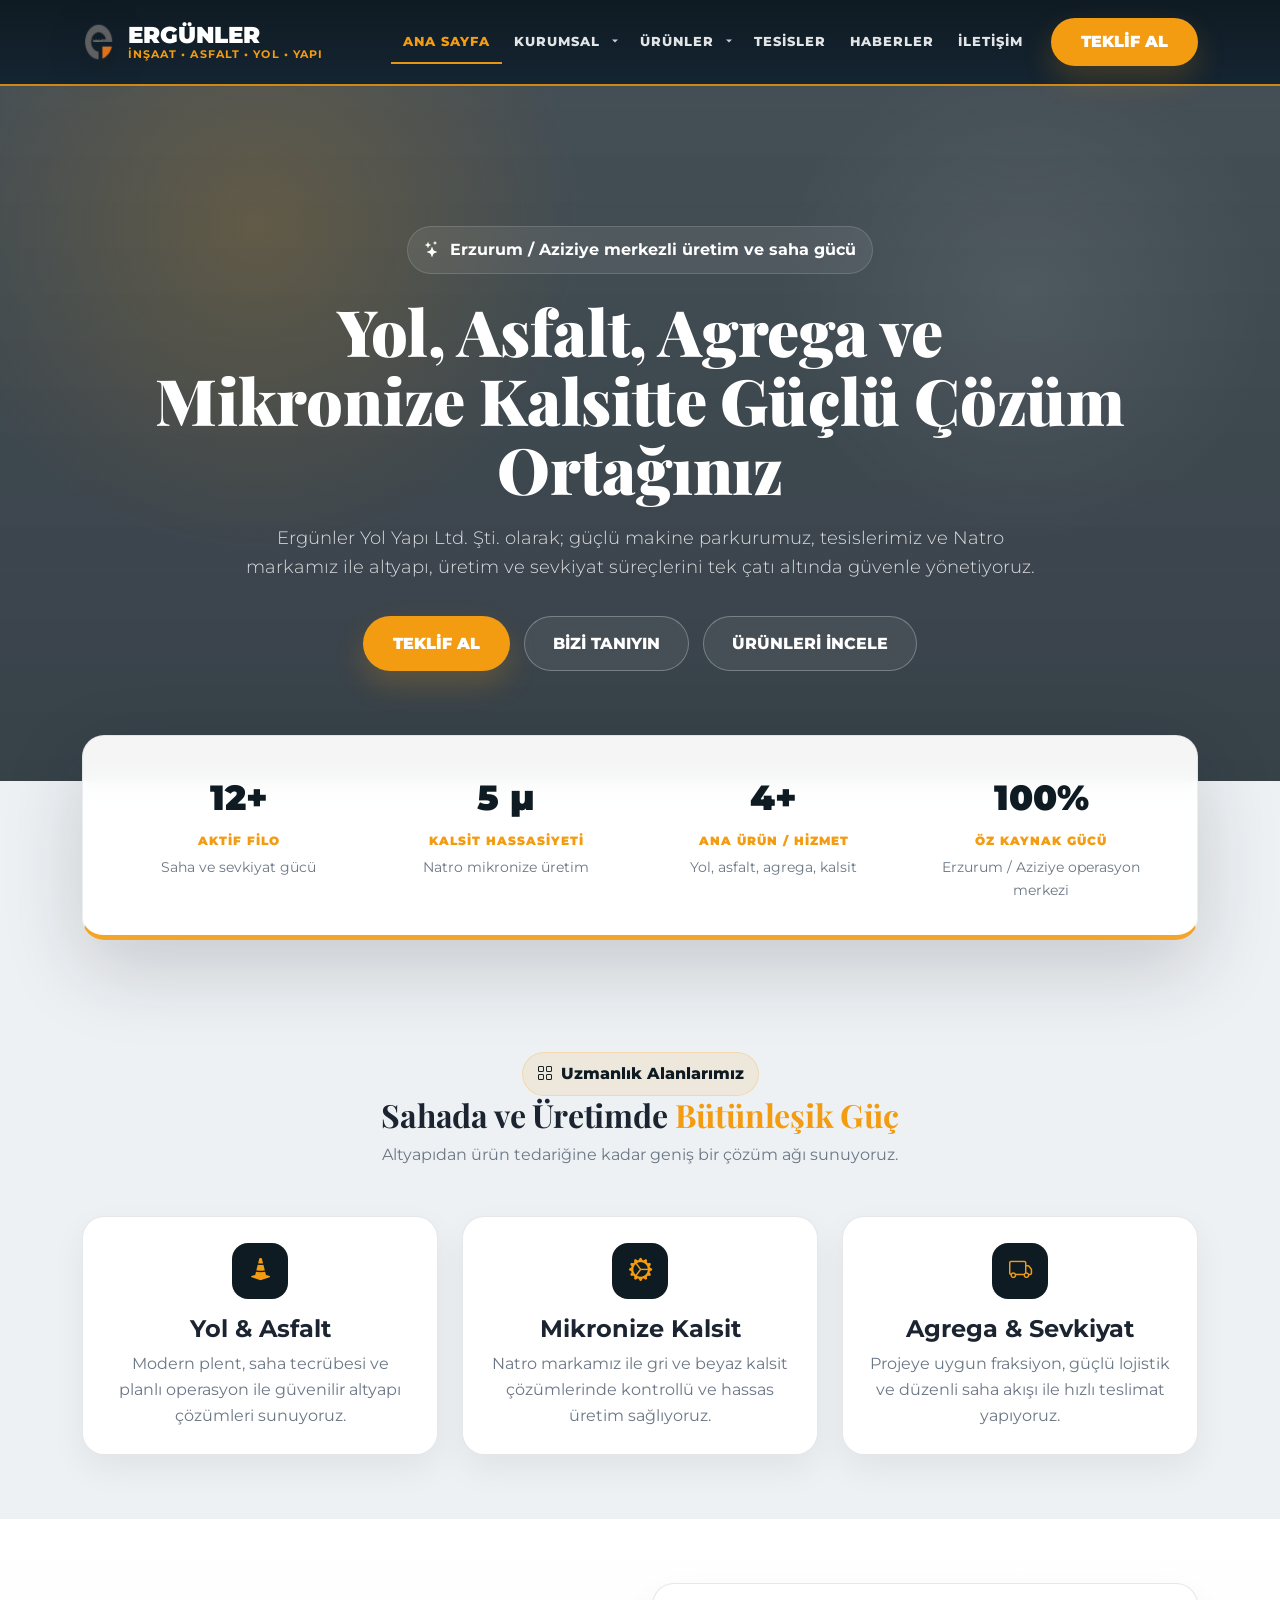
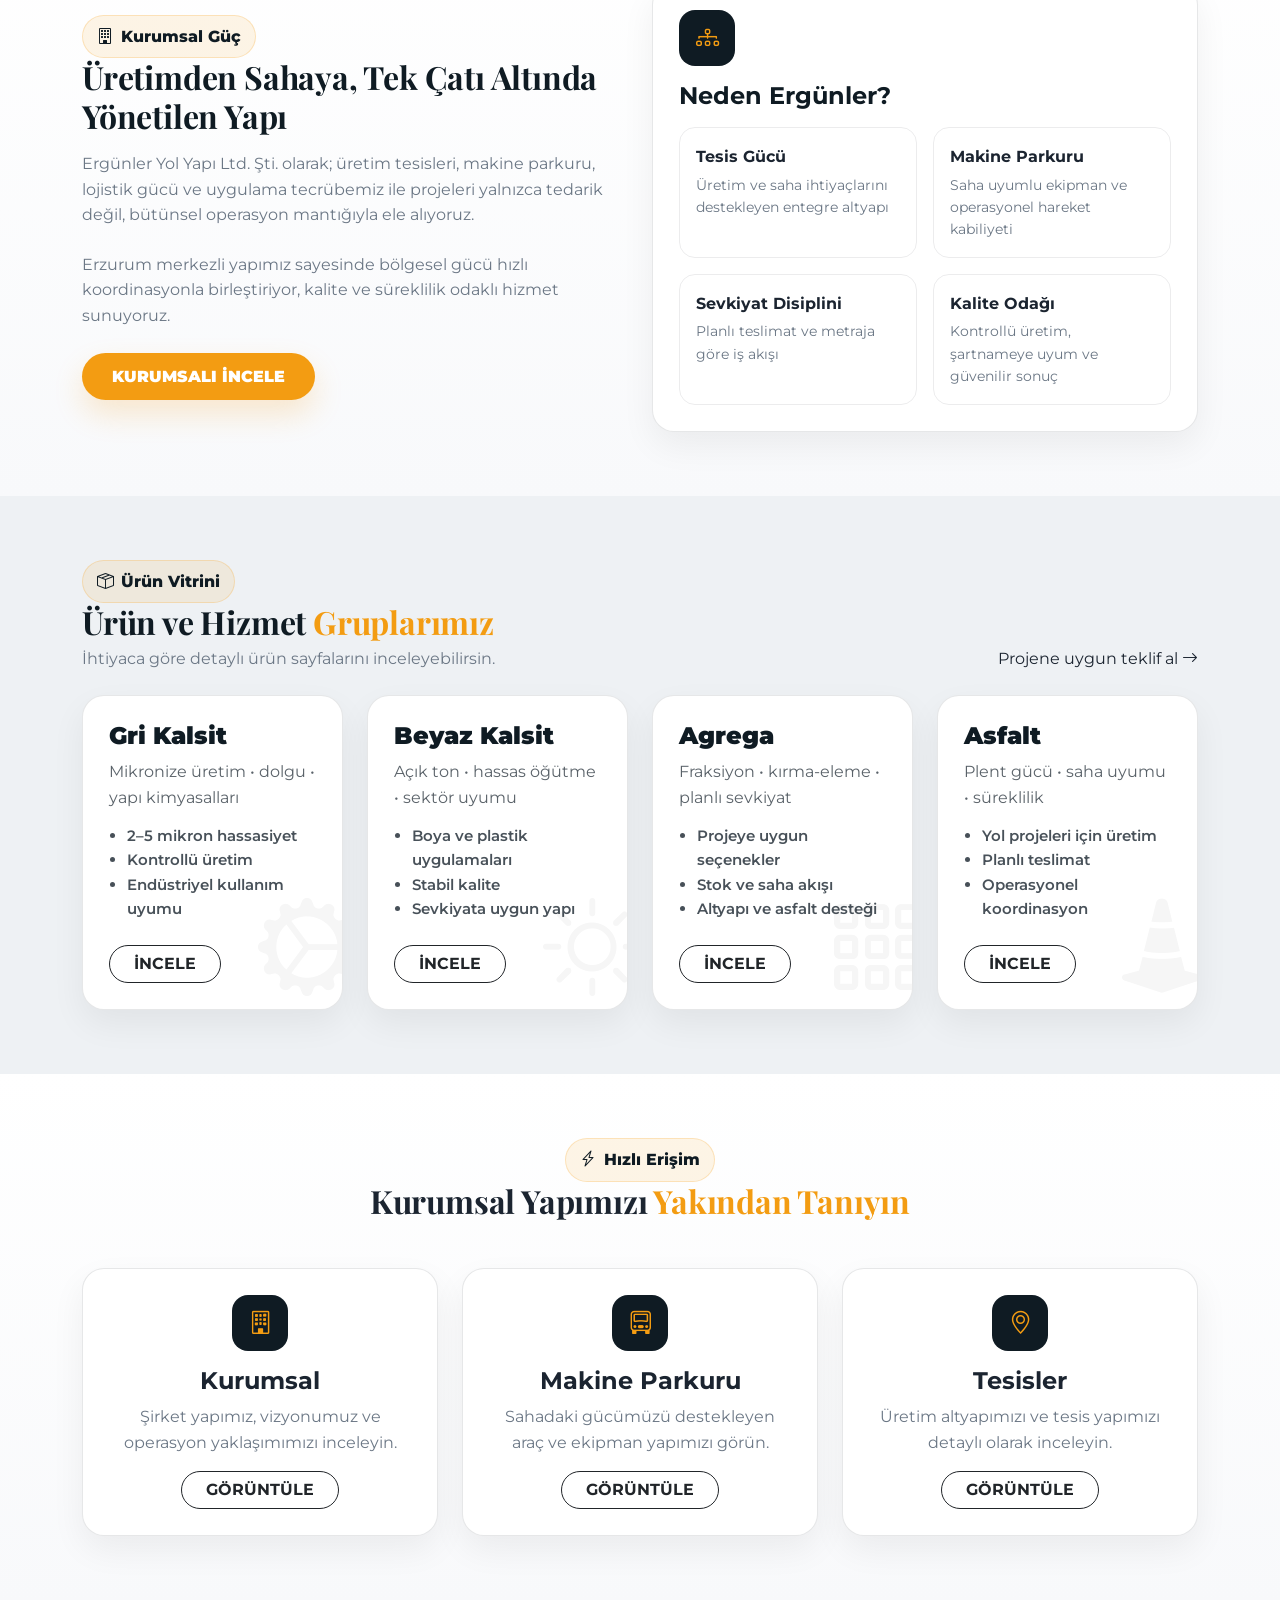
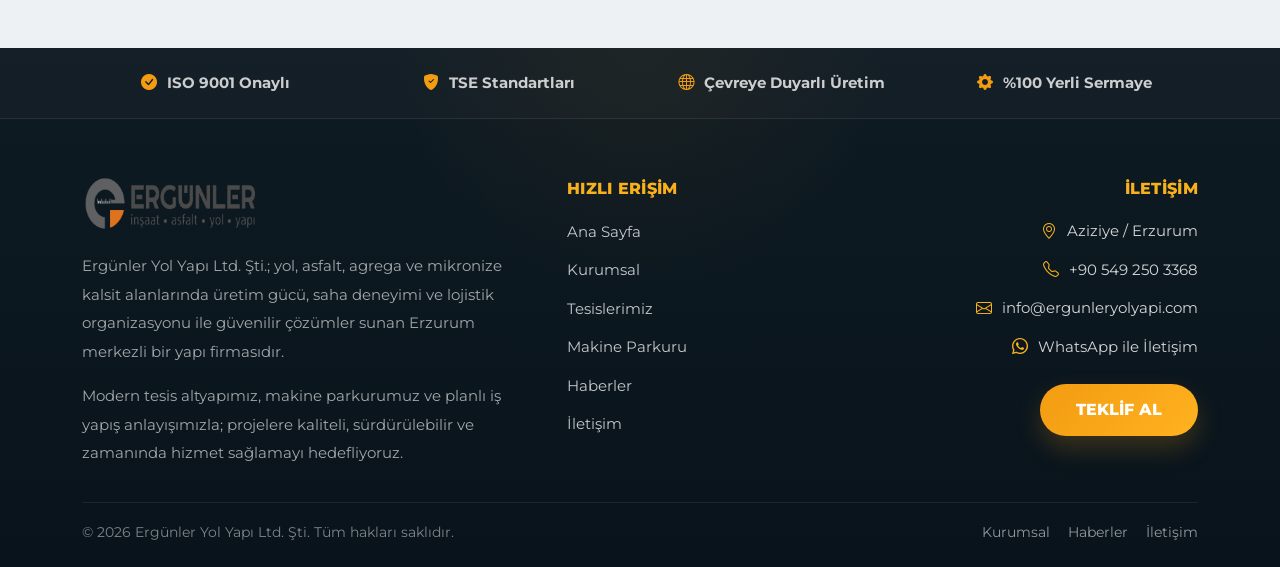
==== commit f6bcfeb3: "ergunlerweb.version(0.8)" ====
--- a/index.html
+++ b/index.html
@@ -4,215 +4,514 @@
   <meta charset="UTF-8" />
   <meta name="viewport" content="width=device-width, initial-scale=1.0" />
   <title>Ergünler Yol Yapı Ltd. Şti. | Erzurum</title>
-
-  <link href="https://fonts.googleapis.com/css2?family=Montserrat:wght@400;600;700;800&family=Playfair+Display:wght@700&display=swap" rel="stylesheet">
-  <link href="https://cdn.jsdelivr.net/npm/bootstrap@5.3.0/dist/css/bootstrap.min.css" rel="stylesheet">
-  <link rel="stylesheet" href="https://cdn.jsdelivr.net/npm/bootstrap-icons@1.11.1/font/bootstrap-icons.css">
-  <link rel="stylesheet" href="css.css">
+  <meta
+    name="description"
+    content="Ergünler Yol Yapı Ltd. Şti. ve Natro markası ile yol, asfalt, agrega ve mikronize kalsit çözümleri. Erzurum / Aziziye merkezli güçlü üretim ve saha operasyonu."
+  />
+
+  <link rel="preconnect" href="https://fonts.googleapis.com" />
+  <link rel="preconnect" href="https://fonts.gstatic.com" crossorigin />
+  <link
+    href="https://fonts.googleapis.com/css2?family=Montserrat:wght@400;500;600;700;800;900&family=Playfair+Display:wght@700&display=swap"
+    rel="stylesheet"
+  />
+
+  <link
+    href="https://cdn.jsdelivr.net/npm/bootstrap@5.3.0/dist/css/bootstrap.min.css"
+    rel="stylesheet"
+  />
+  <link
+    rel="stylesheet"
+    href="https://cdn.jsdelivr.net/npm/bootstrap-icons@1.11.1/font/bootstrap-icons.css"
+  />
+  <link rel="stylesheet" href="css.css" />
 </head>
 
 <body>
-
   <nav class="navbar navbar-expand-lg sticky-top">
-  <div class="container">
-    <a class="navbar-brand brand" href="index.html">
-      <img src="images/ergunler-icon.png" alt="Ergünler" class="brand-icon">
-      <span class="brand-text">
-        <span class="brand-name">ERGÜNLER</span>
-        <span class="brand-sub">inşaat • asfalt • yol • yapı</span>
-      </span>
-    </a>
-
-    <button class="navbar-toggler" type="button" data-bs-toggle="collapse" data-bs-target="#navbarNav" aria-controls="navbarNav" aria-expanded="false" aria-label="Toggle navigation">
-      <span class="navbar-toggler-icon" style="filter: invert(1);"></span>
-    </button>
-
-    <div class="collapse navbar-collapse" id="navbarNav">
-      <ul class="navbar-nav ms-auto align-items-center">
-
-        <li class="nav-item">
-          <a class="nav-link active" aria-current="page" href="index.html">ANA SAYFA</a>
-        </li>
-
-        <li class="nav-item dropdown nav-hover">
-          <a class="nav-link dropdown-toggle" href="#" id="kurumsalMenu" role="button" data-bs-toggle="dropdown" aria-expanded="false">
-            KURUMSAL
-          </a>
-          <ul class="dropdown-menu" aria-labelledby="kurumsalMenu">
-            <li><a class="dropdown-item" href="kurumsal.html">Hakkımızda</a></li>
-            <li><a class="dropdown-item" href="makine-parkuru.html">Araç & Makine Parkuru</a></li>
-          </ul>
-        </li>
-
-        <li class="nav-item dropdown nav-hover">
-          <a class="nav-link dropdown-toggle" href="#" id="urunlerMenu" role="button" data-bs-toggle="dropdown" aria-expanded="false">
-            ÜRÜNLER
-          </a>
-          <ul class="dropdown-menu" aria-labelledby="urunlerMenu">
-            <li><a class="dropdown-item" href="gri-kalsit.html">Gri Kalsit</a></li>
-            <li><a class="dropdown-item" href="beyaz-kalsit.html">Beyaz Kalsit</a></li>
-            <li><a class="dropdown-item" href="agrega.html">Agrega</a></li>
-            <li><a class="dropdown-item" href="asfalt.html">Asfalt</a></li>
-          </ul>
-        </li>
-
-        <li class="nav-item">
-          <a class="nav-link" href="tesisler.html">TESİSLER</a>
-        </li>
-
-        <li class="nav-item">
-          <a class="nav-link" href="haberler.html">HABERLER</a>
-        </li>
-
-        <li class="nav-item">
-          <a class="nav-link" href="iletisim.html">İLETİŞİM</a>
-        </li>
-
-        <li class="nav-item ms-lg-3">
-          <a href="iletisim.html" class="btn-teklif">TEKLİF AL</a>
-        </li>
-
-      </ul>
-    </div>
-  </div>
-</nav>
-
-  <section class="hero-section text-center">
     <div class="container">
-      <h1 class="mb-3">Sağlam Temeller,<br>Güvenli Yollar.</h1>
-      <p class="lead opacity-75 mb-5 fs-4">Güvencemiz, Kalitemiz...</p>
-      <a href="kurumsal.html" class="btn-teklif">BİZİ TANIYIN</a>
+      <a class="navbar-brand brand" href="index.html">
+        <img src="images/ergunler-icon.png" alt="Ergünler" class="brand-icon" />
+        <span class="brand-text">
+          <span class="brand-name">ERGÜNLER</span>
+          <span class="brand-sub">inşaat • asfalt • yol • yapı</span>
+        </span>
+      </a>
+
+      <button
+        class="navbar-toggler"
+        type="button"
+        data-bs-toggle="collapse"
+        data-bs-target="#navbarNav"
+        aria-controls="navbarNav"
+        aria-expanded="false"
+        aria-label="Toggle navigation"
+      >
+        <span class="navbar-toggler-icon" style="filter: invert(1);"></span>
+      </button>
+
+      <div class="collapse navbar-collapse" id="navbarNav">
+        <ul class="navbar-nav ms-auto align-items-center">
+          <li class="nav-item">
+            <a class="nav-link active" aria-current="page" href="index.html">ANA SAYFA</a>
+          </li>
+
+          <li class="nav-item dropdown nav-hover">
+            <a
+              class="nav-link dropdown-toggle"
+              href="#"
+              id="kurumsalMenu"
+              role="button"
+              data-bs-toggle="dropdown"
+              aria-expanded="false"
+            >
+              KURUMSAL
+            </a>
+            <ul class="dropdown-menu" aria-labelledby="kurumsalMenu">
+              <li><a class="dropdown-item" href="kurumsal.html">Hakkımızda</a></li>
+              <li><a class="dropdown-item" href="makine-parkuru.html">Araç & Makine Parkuru</a></li>
+            </ul>
+          </li>
+
+          <li class="nav-item dropdown nav-hover">
+            <a
+              class="nav-link dropdown-toggle"
+              href="#"
+              id="urunlerMenu"
+              role="button"
+              data-bs-toggle="dropdown"
+              aria-expanded="false"
+            >
+              ÜRÜNLER
+            </a>
+            <ul class="dropdown-menu" aria-labelledby="urunlerMenu">
+              <li><a class="dropdown-item" href="gri-kalsit.html">Gri Kalsit</a></li>
+              <li><a class="dropdown-item" href="beyaz-kalsit.html">Beyaz Kalsit</a></li>
+              <li><a class="dropdown-item" href="agrega.html">Agrega</a></li>
+              <li><a class="dropdown-item" href="asfalt.html">Asfalt</a></li>
+            </ul>
+          </li>
+
+          <li class="nav-item">
+            <a class="nav-link" href="tesisler.html">TESİSLER</a>
+          </li>
+
+          <li class="nav-item">
+            <a class="nav-link" href="haberler.html">HABERLER</a>
+          </li>
+
+          <li class="nav-item">
+            <a class="nav-link" href="iletisim.html">İLETİŞİM</a>
+          </li>
+
+          <li class="nav-item ms-lg-3">
+            <a href="iletisim.html" class="btn-teklif">TEKLİF AL</a>
+          </li>
+        </ul>
+      </div>
+    </div>
+  </nav>
+
+  <!-- HERO -->
+  <section class="hero-home text-center">
+    <div class="container">
+      <div class="hero-kicker">
+        <i class="bi bi-stars"></i>
+        Erzurum / Aziziye merkezli üretim ve saha gücü
+      </div>
+
+      <h1>Yol, Asfalt, Agrega ve<br />Mikronize Kalsitte Güçlü Çözüm Ortağınız</h1>
+
+      <p class="lead">
+        Ergünler Yol Yapı Ltd. Şti. olarak; güçlü makine parkurumuz, tesislerimiz ve Natro markamız ile
+        altyapı, üretim ve sevkiyat süreçlerini tek çatı altında güvenle yönetiyoruz.
+      </p>
+
+      <div class="hero-actions">
+        <a href="iletisim.html" class="btn-teklif">TEKLİF AL</a>
+        <a href="kurumsal.html" class="hero-outline-btn">BİZİ TANIYIN</a>
+        <a href="gri-kalsit.html" class="hero-outline-btn">ÜRÜNLERİ İNCELE</a>
+      </div>
     </div>
   </section>
 
-  <div class="container stats-container">
+  <!-- STATS -->
+  <div class="container stats-container stats-home">
     <div class="stats-card text-center">
       <div class="row g-4">
-        <div class="col-md-4 border-end border-light">
+        <div class="col-md-3">
           <span class="stat-val" data-target="12" data-suffix="+">0</span>
           <span class="stat-label">Aktif Filo</span>
-          <p class="small text-muted mt-1 mb-0">Güçlü Filo</p>
-        </div>
-
-        <div class="col-md-4 border-end border-light">
+          <p class="small text-muted mt-1 mb-0">Saha ve sevkiyat gücü</p>
+        </div>
+
+        <div class="col-md-3 border-md-start border-md-end">
           <span class="stat-val" data-target="5" data-suffix=" μ">0</span>
           <span class="stat-label">Kalsit Hassasiyeti</span>
-          <p class="small text-muted mt-1 mb-0">Natro Mikronize Üretim Gücü</p>
-        </div>
-
-        <div class="col-md-4">
+          <p class="small text-muted mt-1 mb-0">Natro mikronize üretim</p>
+        </div>
+
+        <div class="col-md-3 border-md-end">
+          <span class="stat-val" data-target="4" data-suffix="+">0</span>
+          <span class="stat-label">Ana Ürün / Hizmet</span>
+          <p class="small text-muted mt-1 mb-0">Yol, asfalt, agrega, kalsit</p>
+        </div>
+
+        <div class="col-md-3">
           <span class="stat-val" data-target="100" data-suffix="%">0</span>
-          <span class="stat-label">Erzurum / Aziziye</span>
-          <p class="small text-muted mt-1 mb-0">Lojistik ve Operasyon Merkezi</p>
+          <span class="stat-label">Öz Kaynak Gücü</span>
+          <p class="small text-muted mt-1 mb-0">Erzurum / Aziziye operasyon merkezi</p>
         </div>
       </div>
     </div>
   </div>
 
+  <!-- UZMANLIK -->
   <section class="py-5 mt-5">
-    <div class="container py-4 text-center">
-      <h2 class="mb-5">Uzmanlık <span class="text-turuncu">Alanlarımız</span></h2>
-
-      <div class="row g-4 text-center">
-        <div class="col-md-4">
-          <div class="service-card">
-            <i class="bi bi-cone-striped display-4 text-warning mb-3"></i>
+    <div class="container py-3">
+      <div class="text-center mb-5">
+        <div class="section-eyebrow">
+          <i class="bi bi-grid"></i>
+          Uzmanlık Alanlarımız
+        </div>
+        <h2 class="fw-bold">Sahada ve Üretimde <span class="text-turuncu">Bütünleşik Güç</span></h2>
+        <p class="text-muted mb-0">Altyapıdan ürün tedariğine kadar geniş bir çözüm ağı sunuyoruz.</p>
+      </div>
+
+      <div class="row g-4">
+        <div class="col-lg-4">
+          <div class="feature-card-home text-center">
+            <div class="feature-icon-home mx-auto"><i class="bi bi-cone-striped"></i></div>
             <h4 class="fw-bold">Yol & Asfalt</h4>
-            <p class="text-muted small">Modern plentimiz ve uzman ekibimizle altyapı çözümleri sunuyoruz.</p>
-          </div>
-        </div>
-
-        <div class="col-md-4">
-          <div class="service-card">
-            <i class="bi bi-gear-wide-connected display-4 text-warning mb-3"></i>
+            <p class="text-muted mb-0">
+              Modern plent, saha tecrübesi ve planlı operasyon ile güvenilir altyapı çözümleri sunuyoruz.
+            </p>
+          </div>
+        </div>
+
+        <div class="col-lg-4">
+          <div class="feature-card-home text-center">
+            <div class="feature-icon-home mx-auto"><i class="bi bi-gear-wide-connected"></i></div>
             <h4 class="fw-bold">Mikronize Kalsit</h4>
-            <p class="text-muted small">Natro markamız ile 2-5 mikron hassasiyetinde gri kalsit üretimi.</p>
-          </div>
-        </div>
-
-        <div class="col-md-4">
-          <div class="service-card">
-            <i class="bi bi-truck display-4 text-warning mb-3"></i>
-            <h4 class="fw-bold">Konkasör</h4>
-            <p class="text-muted small">Güçlü makine parkurumuzla, istenilen ebatlarda yüksek kaliteli agrega üretiyoruz.</p>
+            <p class="text-muted mb-0">
+              Natro markamız ile gri ve beyaz kalsit çözümlerinde kontrollü ve hassas üretim sağlıyoruz.
+            </p>
+          </div>
+        </div>
+
+        <div class="col-lg-4">
+          <div class="feature-card-home text-center">
+            <div class="feature-icon-home mx-auto"><i class="bi bi-truck"></i></div>
+            <h4 class="fw-bold">Agrega & Sevkiyat</h4>
+            <p class="text-muted mb-0">
+              Projeye uygun fraksiyon, güçlü lojistik ve düzenli saha akışı ile hızlı teslimat yapıyoruz.
+            </p>
           </div>
         </div>
       </div>
     </div>
   </section>
 
-  <footer class="footer mt-5 pt-0">
-
-    <section class="py-5 bg-light">
-      <div class="container py-4">
-
-        <div class="d-flex flex-column flex-md-row justify-content-between align-items-md-end gap-3 mb-5">
-          <div>
-            <h2 class="fw-bold mb-2" style="color: var(--ana-lacivert);">Güncel <span class="text-turuncu">Gelişmeler</span></h2>
-            <p class="text-muted mb-0">Ergünler ve Natro dünyasından son haberler</p>
-          </div>
-
-          <a href="haberler.html" class="btn btn-outline-dark rounded-pill fw-bold px-4 d-none d-md-inline-block">
-            TÜMÜNÜ GÖR
-          </a>
-        </div>
-
-        <div class="row g-4" id="homeNewsGrid">
-          <div class="col-lg-6" id="homeNewsFeatured"></div>
-
-          <div class="col-lg-6">
-            <div class="row g-4" id="homeNewsSide"></div>
-          </div>
-        </div>
-
-        <div class="col-12 text-center d-md-none mt-3">
-          <a href="haberler.html" class="btn btn-outline-dark rounded-pill fw-bold px-5 w-100">TÜM HABERLERİ GÖR</a>
-        </div>
-
-      </div>
-    </section>
-
-    <div class="trust-strip">
+  <!-- KURUMSAL ÖZET -->
+  <section class="py-5 section-soft">
+    <div class="container py-3">
+      <div class="row g-4 align-items-center">
+        <div class="col-lg-6">
+          <div class="section-eyebrow">
+            <i class="bi bi-building"></i>
+            Kurumsal Güç
+          </div>
+          <h2 class="fw-bold mb-3" style="color: var(--ana-lacivert);">
+            Üretimden Sahaya, Tek Çatı Altında Yönetilen Yapı
+          </h2>
+          <p class="text-muted mb-4">
+            Ergünler Yol Yapı Ltd. Şti. olarak; üretim tesisleri, makine parkuru, lojistik gücü ve uygulama
+            tecrübemiz ile projeleri yalnızca tedarik değil, bütünsel operasyon mantığıyla ele alıyoruz.
+          </p>
+          <p class="text-muted mb-4">
+            Erzurum merkezli yapımız sayesinde bölgesel gücü hızlı koordinasyonla birleştiriyor, kalite ve
+            süreklilik odaklı hizmet sunuyoruz.
+          </p>
+          <a href="kurumsal.html" class="btn-teklif">KURUMSALI İNCELE</a>
+        </div>
+
+        <div class="col-lg-6">
+          <div class="quick-card-home">
+            <div class="quick-icon-home"><i class="bi bi-diagram-3"></i></div>
+            <h4 class="fw-bold mb-3" style="color: var(--ana-lacivert);">Neden Ergünler?</h4>
+            <div class="row g-3">
+              <div class="col-sm-6">
+                <div class="p-3 rounded-4 border h-100">
+                  <div class="fw-bold mb-1">Tesis Gücü</div>
+                  <div class="small text-muted">Üretim ve saha ihtiyaçlarını destekleyen entegre altyapı</div>
+                </div>
+              </div>
+              <div class="col-sm-6">
+                <div class="p-3 rounded-4 border h-100">
+                  <div class="fw-bold mb-1">Makine Parkuru</div>
+                  <div class="small text-muted">Saha uyumlu ekipman ve operasyonel hareket kabiliyeti</div>
+                </div>
+              </div>
+              <div class="col-sm-6">
+                <div class="p-3 rounded-4 border h-100">
+                  <div class="fw-bold mb-1">Sevkiyat Disiplini</div>
+                  <div class="small text-muted">Planlı teslimat ve metraja göre iş akışı</div>
+                </div>
+              </div>
+              <div class="col-sm-6">
+                <div class="p-3 rounded-4 border h-100">
+                  <div class="fw-bold mb-1">Kalite Odağı</div>
+                  <div class="small text-muted">Kontrollü üretim, şartnameye uyum ve güvenilir sonuç</div>
+                </div>
+              </div>
+            </div>
+          </div>
+        </div>
+      </div>
+    </div>
+  </section>
+
+  <!-- ÜRÜN VİTRİNİ -->
+  <section class="py-5">
+    <div class="container py-3">
+      <div class="d-flex flex-column flex-md-row justify-content-between align-items-md-end gap-3 mb-4">
+        <div>
+          <div class="section-eyebrow">
+            <i class="bi bi-box-seam"></i>
+            Ürün Vitrini
+          </div>
+          <h2 class="fw-bold mb-1" style="color: var(--ana-lacivert);">
+            Ürün ve Hizmet <span class="text-turuncu">Gruplarımız</span>
+          </h2>
+          <p class="text-muted mb-0">İhtiyaca göre detaylı ürün sayfalarını inceleyebilirsin.</p>
+        </div>
+
+        <a href="iletisim.html" class="mini-link-btn">
+          Projene uygun teklif al <i class="bi bi-arrow-right"></i>
+        </a>
+      </div>
+
+      <div class="row g-4">
+        <div class="col-lg-3 col-md-6">
+          <div class="product-card-home">
+            <i class="bi bi-gear-wide-connected product-bg-home"></i>
+            <h4 class="product-title-home">Gri Kalsit</h4>
+            <div class="product-sub-home">Mikronize üretim • dolgu • yapı kimyasalları</div>
+            <ul class="product-list-home">
+              <li>2–5 mikron hassasiyet</li>
+              <li>Kontrollü üretim</li>
+              <li>Endüstriyel kullanım uyumu</li>
+            </ul>
+            <div class="mt-4">
+              <a href="gri-kalsit.html" class="btn btn-outline-dark rounded-pill fw-bold px-4">İNCELE</a>
+            </div>
+          </div>
+        </div>
+
+        <div class="col-lg-3 col-md-6">
+          <div class="product-card-home">
+            <i class="bi bi-brightness-high product-bg-home"></i>
+            <h4 class="product-title-home">Beyaz Kalsit</h4>
+            <div class="product-sub-home">Açık ton • hassas öğütme • sektör uyumu</div>
+            <ul class="product-list-home">
+              <li>Boya ve plastik uygulamaları</li>
+              <li>Stabil kalite</li>
+              <li>Sevkiyata uygun yapı</li>
+            </ul>
+            <div class="mt-4">
+              <a href="beyaz-kalsit.html" class="btn btn-outline-dark rounded-pill fw-bold px-4">İNCELE</a>
+            </div>
+          </div>
+        </div>
+
+        <div class="col-lg-3 col-md-6">
+          <div class="product-card-home">
+            <i class="bi bi-grid-3x3-gap product-bg-home"></i>
+            <h4 class="product-title-home">Agrega</h4>
+            <div class="product-sub-home">Fraksiyon • kırma-eleme • planlı sevkiyat</div>
+            <ul class="product-list-home">
+              <li>Projeye uygun seçenekler</li>
+              <li>Stok ve saha akışı</li>
+              <li>Altyapı ve asfalt desteği</li>
+            </ul>
+            <div class="mt-4">
+              <a href="agrega.html" class="btn btn-outline-dark rounded-pill fw-bold px-4">İNCELE</a>
+            </div>
+          </div>
+        </div>
+
+        <div class="col-lg-3 col-md-6">
+          <div class="product-card-home">
+            <i class="bi bi-cone-striped product-bg-home"></i>
+            <h4 class="product-title-home">Asfalt</h4>
+            <div class="product-sub-home">Plent gücü • saha uyumu • süreklilik</div>
+            <ul class="product-list-home">
+              <li>Yol projeleri için üretim</li>
+              <li>Planlı teslimat</li>
+              <li>Operasyonel koordinasyon</li>
+            </ul>
+            <div class="mt-4">
+              <a href="asfalt.html" class="btn btn-outline-dark rounded-pill fw-bold px-4">İNCELE</a>
+            </div>
+          </div>
+        </div>
+      </div>
+    </div>
+  </section>
+
+  <!-- HIZLI ERİŞİM -->
+  <section class="py-5 section-soft">
+    <div class="container py-3">
+      <div class="text-center mb-5">
+        <div class="section-eyebrow">
+          <i class="bi bi-lightning-charge"></i>
+          Hızlı Erişim
+        </div>
+        <h2 class="fw-bold">Kurumsal Yapımızı <span class="text-turuncu">Yakından Tanıyın</span></h2>
+      </div>
+
+      <div class="row g-4">
+        <div class="col-lg-4">
+          <div class="quick-card-home text-center">
+            <div class="quick-icon-home mx-auto"><i class="bi bi-building"></i></div>
+            <h4 class="fw-bold">Kurumsal</h4>
+            <p class="text-muted">Şirket yapımız, vizyonumuz ve operasyon yaklaşımımızı inceleyin.</p>
+            <a href="kurumsal.html" class="btn btn-outline-dark rounded-pill fw-bold px-4">GÖRÜNTÜLE</a>
+          </div>
+        </div>
+
+        <div class="col-lg-4">
+          <div class="quick-card-home text-center">
+            <div class="quick-icon-home mx-auto"><i class="bi bi-truck-front"></i></div>
+            <h4 class="fw-bold">Makine Parkuru</h4>
+            <p class="text-muted">Sahadaki gücümüzü destekleyen araç ve ekipman yapımızı görün.</p>
+            <a href="makine-parkuru.html" class="btn btn-outline-dark rounded-pill fw-bold px-4">GÖRÜNTÜLE</a>
+          </div>
+        </div>
+
+        <div class="col-lg-4">
+          <div class="quick-card-home text-center">
+            <div class="quick-icon-home mx-auto"><i class="bi bi-geo-alt"></i></div>
+            <h4 class="fw-bold">Tesisler</h4>
+            <p class="text-muted">Üretim altyapımızı ve tesis yapımızı detaylı olarak inceleyin.</p>
+            <a href="tesisler.html" class="btn btn-outline-dark rounded-pill fw-bold px-4">GÖRÜNTÜLE</a>
+          </div>
+        </div>
+      </div>
+    </div>
+  </section>
+
+  <footer class="footer-pro mt-5">
+    <div class="footer-pro-top">
       <div class="container">
         <div class="row text-center g-3">
-          <div class="col-md-3 col-6"><div class="trust-item"><i class="bi bi-check-circle-fill"></i> ISO 9001 Onaylı</div></div>
-          <div class="col-md-3 col-6"><div class="trust-item"><i class="bi bi-shield-fill-check"></i> TSE Standartları</div></div>
-          <div class="col-md-3 col-6"><div class="trust-item"><i class="bi bi-globe"></i> Çevreye Duyarlı Üretim</div></div>
-          <div class="col-md-3 col-6"><div class="trust-item"><i class="bi bi-gear-fill"></i> %100 Yerli Sermaye</div></div>
-        </div>
-      </div>
-    </div>
-
-    <div class="container py-5">
-      <div class="row g-5">
-        <div class="col-lg-4">
-          <div class="logo-border mb-4">
-            <img src="images/logo.jpg" alt="Ergünler İnşaat" class="footer-logo mb-4">
-          </div>
-          <p class="small opacity-50">Erzurum merkezli firmamız, yapı sektöründe güven ve kalitenin adresidir.</p>
-        </div>
-
-        <div class="col-lg-2">
-          <h6 class="text-warning mb-4 fw-bold">NAVİGASYON</h6>
-          <ul class="list-unstyled">
-            <li class="mb-2"><a href="kurumsal.html" class="footer-link">Kurumsal</a></li>
-            <li class="mb-2"><a href="tesisler.html" class="footer-link">Tesislerimiz</a></li>
-            <li class="mb-2"><a href="iletisim.html" class="footer-link">İletişim</a></li>
-          </ul>
-        </div>
-
-        <div class="col-lg-6 text-lg-end">
-          <h6 class="text-warning mb-4 fw-bold text-lg-end">İLETİŞİM</h6>
-          <p class="small mb-1"><i class="bi bi-geo-alt text-warning me-2"></i> Aziziye / Erzurum</p>
-          <p class="small mb-4"><i class="bi bi-telephone text-warning me-2"></i> +90 549 250 3368</p>
-          <a href="iletisim.html" class="btn-teklif">TEKLİF AL</a>
-        </div>
-      </div>
-
-      <hr class="mt-5 opacity-10">
-      <p class="text-center small opacity-50 mb-0">© 2026 Ergünler Yol Yapı Ltd. Şti.</p>
-    </div>
-
+          <div class="col-md-3 col-6">
+            <div class="footer-pro-trust">
+              <i class="bi bi-check-circle-fill"></i>
+              <span>ISO 9001 Onaylı</span>
+            </div>
+          </div>
+          <div class="col-md-3 col-6">
+            <div class="footer-pro-trust">
+              <i class="bi bi-shield-fill-check"></i>
+              <span>TSE Standartları</span>
+            </div>
+          </div>
+          <div class="col-md-3 col-6">
+            <div class="footer-pro-trust">
+              <i class="bi bi-globe"></i>
+              <span>Çevreye Duyarlı Üretim</span>
+            </div>
+          </div>
+          <div class="col-md-3 col-6">
+            <div class="footer-pro-trust">
+              <i class="bi bi-gear-fill"></i>
+              <span>%100 Yerli Sermaye</span>
+            </div>
+          </div>
+        </div>
+      </div>
+    </div>
+
+    <div class="footer-pro-main">
+      <div class="container">
+        <div class="row g-5 align-items-start">
+          <div class="col-lg-5">
+            <div class="footer-pro-brand">
+              <img src="images/logo.jpg" alt="Ergünler Yol Yapı" class="footer-pro-logo" />
+
+              <p class="footer-pro-text">
+                Ergünler Yol Yapı Ltd. Şti.; yol, asfalt, agrega ve mikronize kalsit alanlarında üretim gücü,
+                saha deneyimi ve lojistik organizasyonu ile güvenilir çözümler sunan Erzurum merkezli bir yapı firmasıdır.
+              </p>
+
+              <p class="footer-pro-text mb-0">
+                Modern tesis altyapımız, makine parkurumuz ve planlı iş yapış anlayışımızla; projelere kaliteli,
+                sürdürülebilir ve zamanında hizmet sağlamayı hedefliyoruz.
+              </p>
+            </div>
+          </div>
+
+          <div class="col-lg-3 col-md-6">
+            <div class="footer-pro-col">
+              <h6 class="footer-pro-title">Hızlı Erişim</h6>
+              <ul class="footer-pro-links">
+                <li><a href="index.html">Ana Sayfa</a></li>
+                <li><a href="kurumsal.html">Kurumsal</a></li>
+                <li><a href="tesisler.html">Tesislerimiz</a></li>
+                <li><a href="makine-parkuru.html">Makine Parkuru</a></li>
+                <li><a href="haberler.html">Haberler</a></li>
+                <li><a href="iletisim.html">İletişim</a></li>
+              </ul>
+            </div>
+          </div>
+
+          <div class="col-lg-4 col-md-6">
+            <div class="footer-pro-contact text-lg-end">
+              <h6 class="footer-pro-title">İletişim</h6>
+
+              <div class="footer-pro-contact-item justify-content-lg-end">
+                <i class="bi bi-geo-alt"></i>
+                <span>Aziziye / Erzurum</span>
+              </div>
+
+              <div class="footer-pro-contact-item justify-content-lg-end">
+                <i class="bi bi-telephone"></i>
+                <a href="tel:+905492503368">+90 549 250 3368</a>
+              </div>
+
+              <div class="footer-pro-contact-item justify-content-lg-end">
+                <i class="bi bi-envelope"></i>
+                <a href="mailto:info@ergunleryolyapi.com">info@ergunleryolyapi.com</a>
+              </div>
+
+              <div class="footer-pro-contact-item justify-content-lg-end">
+                <i class="bi bi-whatsapp"></i>
+                <a href="https://wa.me/905492503368" target="_blank" rel="noopener noreferrer">
+                  WhatsApp ile İletişim
+                </a>
+              </div>
+
+              <div class="footer-pro-btn-wrap justify-content-lg-end">
+                <a href="iletisim.html" class="footer-pro-btn">TEKLİF AL</a>
+              </div>
+            </div>
+          </div>
+        </div>
+
+        <div class="footer-pro-bottom">
+          <div class="footer-pro-bottom-wrap">
+            <p>© 2026 Ergünler Yol Yapı Ltd. Şti. Tüm hakları saklıdır.</p>
+
+            <div class="footer-pro-bottom-links">
+              <a href="kurumsal.html">Kurumsal</a>
+              <a href="haberler.html">Haberler</a>
+              <a href="iletisim.html">İletişim</a>
+            </div>
+          </div>
+        </div>
+      </div>
+    </div>
   </footer>
 
   <script src="https://cdn.jsdelivr.net/npm/bootstrap@5.3.0/dist/js/bootstrap.bundle.min.js"></script>
--- a/css.css
+++ b/css.css
@@ -1,40 +1,50 @@
+/* =========================================================
+   ERGÜNLER YOL YAPI & NATRO
+   Düzenlenmiş ana stil dosyası
+   Bölümler:
+   1) Temel ayarlar
+   2) Ortak bileşenler
+   3) Navbar
+   4) Hero / page header
+   5) Kartlar ve section yapıları
+   6) Ürün sayfaları
+   7) Haberler
+   8) Footer
+   9) Responsive
+========================================================= */
+
 /* =========================================================
    ERGÜNLER YOL YAPI & NATRO - FULL REDESIGN (2026)
-   - Aynı class isimleri korunur (kırmadan modernleştirir)
-   - Navbar boy farkı biter (brand-icon + brand-text uyumlu)
-   - Kartlar / hero / dropdown / ürün grid / haberler premium görünür
+   - Aynı class isimleri korunur
+   - Navbar boy farkı biter
+   - Hero / kartlar / ürünler / haberler premium görünür
+   - Ana sayfa premium ekleri dahil
 ========================================================= */
 
 /* -------------------------------
-   1) Design Tokens / Temel
+   1) Temel ayarlar
 -------------------------------- */
 :root{
-  /* Brand */
-  --ana-lacivert:#0f1b23;     /* daha premium koyu */
-  --ana-lacivert-2:#142431;   /* gradient ton */
+  --ana-lacivert:#0f1b23;
+  --ana-lacivert-2:#142431;
   --sirket-turuncu:#f39c12;
   --koyu-turuncu:#d68910;
 
-  /* Surface - PARLAKLIK BURADAN GİDERİLDİ (Daha mat bir gri) */
-  --acik-arka-plan:#eef1f4; 
+  --acik-arka-plan:#eef1f4;
   --beyaz:#ffffff;
 
-  /* Text */
   --text:#1b2430;
   --muted:#6b7785;
 
-  /* Border / Shadow */
   --border: rgba(15, 27, 35, 0.10);
   --shadow-sm: 0 8px 22px rgba(15,27,35,0.08);
   --shadow-md: 0 16px 45px rgba(15,27,35,0.14);
   --shadow-lg: 0 28px 80px rgba(15,27,35,0.18);
 
-  /* Radius */
   --radius-xl: 22px;
   --radius-lg: 16px;
   --radius-md: 12px;
 
-  /* Spacing */
   --gap-1: 8px;
   --gap-2: 12px;
   --gap-3: 16px;
@@ -42,42 +52,59 @@
   --gap-5: 32px;
   --gap-6: 48px;
 
-  /* Motion */
   --transition-fast: 160ms ease;
   --transition-med: 320ms ease;
 
-  /* Navbar */
   --nav-height: 86px;
   --nav-link-h: 44px;
   --brand-icon-h: 46px;
 
-  /* Typography */
   --h1: clamp(2rem, 2.8vw, 3.2rem);
   --h2: clamp(1.6rem, 2.1vw, 2.3rem);
   --lead: clamp(1rem, 1.15vw, 1.2rem);
 }
 
-*{ margin:0; padding:0; box-sizing:border-box; }
-html{ scroll-behavior:smooth; }
+*{
+  margin:0;
+  padding:0;
+  box-sizing:border-box;
+}
+
+html{
+  scroll-behavior:smooth;
+}
+
 body{
   font-family:'Montserrat', sans-serif;
-  color: var(--text);
-  line-height: 1.6;
-  background: var(--acik-arka-plan);
+  color:var(--text);
+  line-height:1.6;
+  background:var(--acik-arka-plan);
   overflow-x:hidden;
 }
 
-img{ max-width:100%; height:auto; display:block; }
-a{ color:inherit; text-decoration:none; }
-a:hover{ text-decoration:none; }
+img{
+  max-width:100%;
+  height:auto;
+  display:block;
+}
+
+a{
+  color:inherit;
+  text-decoration:none;
+}
+
+a:hover{
+  text-decoration:none;
+}
 
 :focus-visible{
-  outline: 3px solid rgba(243,156,18,0.55);
-  outline-offset: 3px;
-}
-
-/* Anchor kullandığında navbar altında kalmasın */
-[id]{ scroll-margin-top: 96px; }
+  outline:3px solid rgba(243,156,18,0.55);
+  outline-offset:3px;
+}
+
+[id]{
+  scroll-margin-top:96px;
+}
 
 @media (prefers-reduced-motion: reduce){
   *{
@@ -89,161 +116,244 @@
 }
 
 /* -------------------------------
-   2) Navbar (tek sistem, sabit boy)
+   2) Ortak bileşenler
+-------------------------------- */
+.section-soft{
+  background:linear-gradient(180deg, #fff 0%, #f8f9fb 100%);
+}
+
+.section-eyebrow,
+.soft-badge,
+.spec-badge{
+  display:inline-flex;
+  align-items:center;
+  gap:8px;
+  border-radius:999px;
+  font-weight:800;
+}
+
+.section-eyebrow,
+.soft-badge{
+  padding:8px 14px;
+}
+
+.spec-badge{
+  padding:6px 12px;
+  margin:6px 8px 0 0;
+  font-size:.82rem;
+}
+
+.section-eyebrow,
+.soft-badge,
+.spec-badge{
+  background:rgba(243,156,18,.10);
+  border:1px solid rgba(243,156,18,.22);
+  color:var(--ana-lacivert);
+}
+
+.content-card,
+.service-card,
+.tesis-card,
+.contact-card,
+.news-card,
+.product-card,
+.feature-card,
+.machine-card,
+.feature-card-home,
+.product-card-home,
+.quick-card-home{
+  background:var(--beyaz);
+  border:1px solid var(--border);
+}
+
+ .feature-card,
+.product-card,
+.machine-card,
+.feature-card-home,
+.product-card-home,
+.quick-card-home{
+  border-radius:22px;
+  padding:26px;
+  height:100%;
+  position:relative;
+  overflow:hidden;
+  box-shadow:0 14px 34px rgba(0,0,0,.06);
+  transition:transform .25s ease, box-shadow .25s ease, border-color .25s ease;
+}
+
+.feature-card:hover,
+.product-card:hover,
+.machine-card:hover,
+.feature-card-home:hover,
+.product-card-home:hover,
+.quick-card-home:hover{
+  transform:translateY(-8px);
+  box-shadow:0 22px 50px rgba(15,23,30,.12);
+  border-color:rgba(243,156,18,.45);
+}
+
+.feature-icon,
+.feature-icon-home,
+.quick-icon-home,
+.icon-wrapper{
+  display:flex;
+  align-items:center;
+  justify-content:center;
+}
+
+
+/* -------------------------------
+   3) Navbar
 -------------------------------- */
 .navbar{
-  background: linear-gradient(180deg, var(--ana-lacivert), var(--ana-lacivert-2));
-  border-bottom: 2px solid rgba(243,156,18,0.85);
-  min-height: var(--nav-height);
-  padding: 10px 0;
-  z-index: 1100;
+  background:linear-gradient(180deg, var(--ana-lacivert), var(--ana-lacivert-2));
+  border-bottom:2px solid rgba(243,156,18,0.85);
+  min-height:var(--nav-height);
+  padding:10px 0;
+  z-index:1100;
   transition: background-color var(--transition-med), box-shadow var(--transition-med), transform var(--transition-med);
 }
 
 .navbar.is-scrolled{
-  background: rgba(15,27,35,0.92);
-  box-shadow: 0 12px 30px rgba(0,0,0,0.22);
-  backdrop-filter: blur(10px);
-}
-
-/* Brand */
+  background:rgba(15,27,35,0.92);
+  box-shadow:0 12px 30px rgba(0,0,0,0.22);
+  backdrop-filter:blur(10px);
+}
+
 .navbar .navbar-brand{
   display:flex;
   align-items:center;
-  gap: 12px;
+  gap:12px;
   padding:0 !important;
   margin:0 !important;
-  line-height: 1 !important; /* kritik: line-height 0 yok */
-}
-
-/* Yeni logo sistemi */
+  line-height:1 !important;
+}
+
 .brand-icon{
-  height: var(--brand-icon-h);
+  height:var(--brand-icon-h);
   width:auto;
   object-fit:contain;
-  filter: drop-shadow(0 8px 18px rgba(0,0,0,.25));
-}
-
-/* Eski sistemle uyum (brand-logo) */
+  filter:drop-shadow(0 8px 18px rgba(0,0,0,.25));
+}
+
 .navbar .navbar-brand img.brand-logo{
-  height: var(--brand-icon-h);
+  height:var(--brand-icon-h);
   width:auto;
   object-fit:contain;
-  filter: drop-shadow(0 8px 18px rgba(0,0,0,.25));
-}
-
-/* LOGO HİZALAMA ÇÖZÜMÜ - DİKKAT */
-.brand-text{ 
-  display:flex; 
-  flex-direction:column; 
-  justify-content: center;
-}
+  filter:drop-shadow(0 8px 18px rgba(0,0,0,.25));
+}
+
+.brand-text{
+  display:flex;
+  flex-direction:column;
+  justify-content:center;
+}
+
 .brand-name{
-  font-family: 'Montserrat', sans-serif;
-  font-weight: 900;
-  font-size: 23px; /* Daha tok bir görüntü için boyutu ayarladık */
-  letter-spacing: 0px;
-  color: #fff;
-  line-height: 1;
-}
+  font-family:'Montserrat', sans-serif;
+  font-weight:900;
+  font-size:23px;
+  letter-spacing:0;
+  color:#fff;
+  line-height:1;
+}
+
 .brand-sub{
-  font-family: 'Montserrat', sans-serif;
-  font-size: 10.5px; /* Alt metnin "ERGÜNLER" yazısına tam oturması için */
-  font-weight: 700;
-  color: var(--sirket-turuncu);
-  margin-top: 3px;
-  letter-spacing: 1.1px; /* Boşlukları yayarak üst metinle hizalamasını sağladık */
-  text-transform: uppercase;
-  line-height: 1;
-}
-
-/* Toggler */
+  font-family:'Montserrat', sans-serif;
+  font-size:10.5px;
+  font-weight:700;
+  color:var(--sirket-turuncu);
+  margin-top:3px;
+  letter-spacing:1.1px;
+  text-transform:uppercase;
+  line-height:1;
+}
+
 .navbar-toggler{
-  border: 1px solid rgba(255,255,255,0.22) !important;
-  border-radius: 12px;
-}
-.navbar-toggler:focus{ box-shadow:none !important; }
-
-/* Nav links (stabil) */
+  border:1px solid rgba(255,255,255,0.22) !important;
+  border-radius:12px;
+}
+
+.navbar-toggler:focus{
+  box-shadow:none !important;
+}
+
 .navbar .navbar-nav .nav-link{
-  color: rgba(255,255,255,0.88) !important;
-  font-weight: 800;
-  text-transform: uppercase;
-  font-size: .82rem;
-  letter-spacing: 1px;
-
+  color:rgba(255,255,255,0.88) !important;
+  font-weight:800;
+  text-transform:uppercase;
+  font-size:.82rem;
+  letter-spacing:1px;
   display:inline-flex !important;
   align-items:center !important;
-  height: var(--nav-link-h);
-  line-height: var(--nav-link-h) !important;
-  padding: 0 12px !important;
-
-  border-bottom: 2px solid transparent; /* active boy farkı yapmasın */
+  height:var(--nav-link-h);
+  line-height:var(--nav-link-h) !important;
+  padding:0 12px !important;
+  border-bottom:2px solid transparent;
   transition: color var(--transition-fast), border-color var(--transition-fast), opacity var(--transition-fast);
 }
 
 .navbar .navbar-nav .nav-link:hover{
-  color: #fff !important;
-  opacity: 1;
-  border-bottom-color: rgba(243,156,18,0.50);
+  color:#fff !important;
+  opacity:1;
+  border-bottom-color:rgba(243,156,18,0.50);
 }
 
 .navbar .navbar-nav .nav-link.active,
 .navbar .navbar-nav .nav-link[aria-current="page"]{
-  color: var(--sirket-turuncu) !important;
-  border-bottom-color: rgba(243,156,18,0.95);
-}
-
-/* Dropdown ok */
+  color:var(--sirket-turuncu) !important;
+  border-bottom-color:rgba(243,156,18,0.95);
+}
+
 .navbar .navbar-nav .dropdown-toggle{
-  position: relative;
-  padding-right: 28px !important;
-}
+  position:relative;
+  padding-right:28px !important;
+}
+
 .navbar .navbar-nav .dropdown-toggle::after{
-  position: absolute;
-  right: 10px;
-  top: 50%;
-  transform: translateY(-50%);
-  opacity: .9;
-  transition: transform var(--transition-fast);
-}
-
-/* Dropdown menu */
+  position:absolute;
+  right:10px;
+  top:50%;
+  transform:translateY(-50%);
+  opacity:.9;
+  transition:transform var(--transition-fast);
+}
+
 .navbar .dropdown-menu{
-  padding: 10px;
-  border-radius: 16px;
-  min-width: 260px;
-  background: rgba(15,27,35,0.98);
-  border: 1px solid rgba(255,255,255,0.08);
-  box-shadow: var(--shadow-lg);
-  margin: 0;
-}
-
-/* Dropdown item (kayma yok, premium) */
+  padding:10px;
+  border-radius:16px;
+  min-width:260px;
+  background:rgba(15,27,35,0.98);
+  border:1px solid rgba(255,255,255,0.08);
+  box-shadow:var(--shadow-lg);
+  margin:0;
+}
+
 .navbar .dropdown-item{
-  border-radius: 12px;
-  padding: 12px 14px;
-  font-weight: 800;
-  letter-spacing: 0.3px;
-  color: rgba(255,255,255,0.86);
+  border-radius:12px;
+  padding:12px 14px;
+  font-weight:800;
+  letter-spacing:0.3px;
+  color:rgba(255,255,255,0.86);
   transition: background var(--transition-fast), color var(--transition-fast);
 }
 
 .navbar .dropdown-item:hover,
 .navbar .dropdown-item:focus{
-  background: rgba(243,156,18,0.12);
-  color: #fff;
-}
-
-/* Desktop hover açma (nav-hover) */
+  background:rgba(243,156,18,0.12);
+  color:#fff;
+}
+
 @media (min-width: 992px){
-  .nav-hover{ position: relative; }
-
-  /* Hover köprüsü */
+  .nav-hover{
+    position:relative;
+  }
+
   .nav-hover::after{
     content:"";
     position:absolute;
-    left:0; right:0;
+    left:0;
+    right:0;
     top:100%;
     height:12px;
     background:transparent;
@@ -251,363 +361,1042 @@
 
   .nav-hover > .dropdown-menu{
     display:block;
-    top: calc(100% + 10px);
-    left: 0;
-
-    opacity: 0;
-    visibility: hidden;
-    pointer-events: none;
-    transform: translateY(10px);
+    top:calc(100% + 10px);
+    left:0;
+    opacity:0;
+    visibility:hidden;
+    pointer-events:none;
+    transform:translateY(10px);
     transition: opacity 220ms ease, transform 220ms ease, visibility 220ms ease;
   }
 
   .nav-hover:hover > .dropdown-menu,
   .nav-hover:focus-within > .dropdown-menu{
-    opacity: 1;
-    visibility: visible;
-    pointer-events: auto;
-    transform: translateY(0);
+    opacity:1;
+    visibility:visible;
+    pointer-events:auto;
+    transform:translateY(0);
   }
 
   .nav-hover:hover .dropdown-toggle::after{
-    transform: translateY(-50%) rotate(180deg);
-  }
-}
-
-/* Mobile dropdown */
+    transform:translateY(-50%) rotate(180deg);
+  }
+}
+
 @media (max-width: 991px){
   .navbar .navbar-nav .nav-link{
     height:auto;
-    line-height: 1.2 !important;
-    padding: 12px 0 !important;
-    border-bottom: none;
-  }
+    line-height:1.2 !important;
+    padding:12px 0 !important;
+    border-bottom:none;
+  }
+
   .navbar .dropdown-menu{
-    position: static !important;
-    transform: none !important;
-    opacity: 1 !important;
-    visibility: visible !important;
-    pointer-events: auto !important;
-    box-shadow: none;
-    border-radius: 14px;
-    margin-top: 10px !important;
-    background: rgba(255,255,255,0.06);
-    border: 1px solid rgba(255,255,255,0.08);
-  }
-}
-
-/* Brand mobile */
+    position:static !important;
+    transform:none !important;
+    opacity:1 !important;
+    visibility:visible !important;
+    pointer-events:auto !important;
+    box-shadow:none;
+    border-radius:14px;
+    margin-top:10px !important;
+    background:rgba(255,255,255,0.06);
+    border:1px solid rgba(255,255,255,0.08);
+  }
+}
+
 @media (max-width: 768px){
-  :root{ --brand-icon-h: 40px; }
-  .brand-name{ font-size: 18px; letter-spacing: 0px; }
-  .brand-sub{ font-size: 8px; letter-spacing: 0.8px; white-space: nowrap; overflow: hidden; text-overflow: ellipsis; }
-  .brand-text{ max-width: 190px; }
+  :root{
+    --brand-icon-h: 40px;
+  }
+
+  .brand-name{
+    font-size:18px;
+    letter-spacing:0;
+  }
+
+  .brand-sub{
+    font-size:8px;
+    letter-spacing:0.8px;
+    white-space:nowrap;
+    overflow:hidden;
+    text-overflow:ellipsis;
+  }
+
+  .brand-text{
+    max-width:190px;
+  }
 }
 
 /* -------------------------------
-   3) Typography / Başlıklar
+   2) Ortak tipografi ve section başlıkları
 -------------------------------- */
 h1, h2{
   font-family:'Playfair Display', serif;
-  font-weight: 800;
-  letter-spacing: -0.2px;
-}
-
-.hero-section h1{ font-size: var(--h1); }
-.hero-section .lead{ font-size: var(--lead); }
-
-.text-muted{ color: var(--muted) !important; }
+  font-weight:800;
+  letter-spacing:-0.2px;
+}
+
+.hero-section h1{
+  font-size:var(--h1);
+}
+
+.hero-section .lead{
+  font-size:var(--lead);
+}
+
+.text-muted{
+  color:var(--muted) !important;
+}
 
 /* -------------------------------
-   4) Hero / Page Header
+   4) Hero / page header
 -------------------------------- */
 .hero-section{
-  min-height: 520px;
-  height: 62vh;
+  min-height:520px;
+  height:62vh;
   display:flex;
   align-items:center;
   text-align:center;
   color:#fff;
-  position: relative;
-  overflow: hidden;
-
+  position:relative;
+  overflow:hidden;
   background:
     radial-gradient(1200px 600px at 20% 10%, rgba(243,156,18,0.18), transparent 55%),
     linear-gradient(rgba(15,27,35,0.70), rgba(15,27,35,0.70)),
     url("images/anasayfa.jpg") no-repeat center/cover;
 }
 
-/* ALT FADE PARLAKLIĞI DÜZELTİLDİ: Beyazdan değil body arka plan renginden fade ediliyor */
 .hero-section::after{
   content:"";
   position:absolute;
-  left:0; right:0; bottom:0;
-  height: 100px;
-  background: linear-gradient(to bottom, transparent, var(--acik-arka-plan));
+  left:0;
+  right:0;
+  bottom:0;
+  height:100px;
+  background:linear-gradient(to bottom, transparent, var(--acik-arka-plan));
   pointer-events:none;
 }
 
-/* ortak page header */
 .page-header{
-  min-height: 280px;
-  height: 34vh;
+  min-height:280px;
+  height:34vh;
   display:flex;
   align-items:center;
   text-align:center;
   color:#fff;
-  position: relative;
+  position:relative;
   overflow:hidden;
-  background-size: cover;
-  background-position: center;
+  background-size:cover;
+  background-position:center;
 }
 
 .page-header::after{
   content:"";
   position:absolute;
   inset:0;
-  background: linear-gradient(rgba(15,27,35,.78), rgba(15,27,35,.78));
-}
-
-.page-header .container{ position: relative; z-index: 2; }
+  background:linear-gradient(rgba(15,27,35,.78), rgba(15,27,35,.78));
+}
+
+.page-header .container{
+  position:relative;
+  z-index:2;
+}
 
 .header-kurumsal{ background-image:url("images/kurumsal.jpg"); }
 .header-tesisler{ background-image:url("images/tesisler.jpg"); }
 .header-haberler{ background-image:url("images/haberler.jpg"); }
 .header-iletisim{ background-image:url("images/iletisim.jpg"); }
 
-/* responsive hero */
 @media (max-width: 991px){
-  .hero-section{ min-height: 460px; height: auto; padding: 70px 0 60px; }
+  .hero-section{
+    min-height:460px;
+    height:auto;
+    padding:70px 0 60px;
+  }
 }
 
 /* -------------------------------
-   5) Cards / Sections
+   5) Kartlar ve section yapıları
 -------------------------------- */
 .content-card{
-  background: var(--beyaz);
-  border-radius: var(--radius-xl);
-  padding: 38px;
-  box-shadow: var(--shadow-md);
-  border: 1px solid var(--border);
-  margin-top: 40px;
-  position: relative;
-  z-index: 10;
+  background:var(--beyaz);
+  border-radius:var(--radius-xl);
+  padding:38px;
+  box-shadow:var(--shadow-md);
+  border:1px solid var(--border);
+  margin-top:40px;
+  position:relative;
+  z-index:10;
 }
 
 .service-card,
 .tesis-card,
 .contact-card{
-  background: var(--beyaz);
-  border-radius: var(--radius-xl);
-  padding: 28px;
-  box-shadow: var(--shadow-sm);
-  border: 1px solid var(--border);
-  height: 100%;
+  background:var(--beyaz);
+  border-radius:var(--radius-xl);
+  padding:28px;
+  box-shadow:var(--shadow-sm);
+  border:1px solid var(--border);
+  height:100%;
   transition: transform 260ms ease, box-shadow 260ms ease, border-color 260ms ease;
+}
+/* ================================
+   TESISLER SAYFASI
+================================ */
+
+.tesis-mini-stats{
+  background:rgba(255,255,255,0.96);
+  border-radius:24px;
+  padding:30px;
+  box-shadow:0 18px 45px rgba(15,23,30,.10);
+  border:1px solid rgba(15,23,30,.08);
+  border-bottom:5px solid rgba(243,156,18,.90);
+  backdrop-filter:blur(10px);
+}
+
+.tesis-intro-card{
+  background:#fff;
+  border:1px solid rgba(15,23,30,.08);
+  border-radius:24px;
+  padding:34px 28px;
+  box-shadow:0 14px 34px rgba(15,23,30,.06);
+}
+
+.tesis-anchor-nav{
+  display:flex;
+  flex-wrap:wrap;
+  justify-content:center;
+  gap:12px;
+  margin-top:24px;
+}
+
+.tesis-anchor-link{
+  display:inline-flex;
+  align-items:center;
+  justify-content:center;
+  padding:10px 18px;
+  border-radius:999px;
+  text-decoration:none;
+  font-weight:800;
+  color:var(--ana-lacivert);
+  background:rgba(243,156,18,.10);
+  border:1px solid rgba(243,156,18,.22);
+  transition:.25s ease;
+}
+
+.tesis-anchor-link:hover{
+  background:var(--sirket-turuncu);
+  color:#fff;
+  transform:translateY(-2px);
+}
+
+.tesis-grid-card{
+  background:#fff;
+  border:1px solid rgba(15,23,30,.08);
+  border-radius:24px;
+  overflow:hidden;
+  height:100%;
+  box-shadow:0 16px 36px rgba(15,23,30,.07);
+  transition:transform .25s ease, box-shadow .25s ease, border-color .25s ease;
+  display:flex;
+  flex-direction:column;
+}
+
+.tesis-grid-card:hover{
+  transform:translateY(-8px);
+  box-shadow:0 24px 54px rgba(15,23,30,.12);
+  border-color:rgba(243,156,18,.35);
+}
+
+.tesis-grid-media{
+  min-height:220px;
+  background:
+    linear-gradient(rgba(15,27,35,.70), rgba(15,27,35,.70)),
+    linear-gradient(135deg, rgba(243,156,18,.20), rgba(15,27,35,.15));
+  display:flex;
+  align-items:center;
+  justify-content:center;
+  padding:24px;
+}
+
+.tesis-grid-media-inner{
+  text-align:center;
+  color:#fff;
+}
+
+.tesis-grid-media-inner i{
+  display:block;
+  font-size:3rem;
+  color:var(--sirket-turuncu);
+  margin-bottom:12px;
+}
+
+.tesis-grid-body{
+  padding:28px;
+  display:flex;
+  flex-direction:column;
+  flex-grow:1;
+}
+
+.tesis-kicker{
+  display:inline-flex;
+  align-items:center;
+  gap:8px;
+  font-size:.82rem;
+  font-weight:900;
+  color:var(--ana-lacivert);
+  text-transform:uppercase;
+  letter-spacing:.04em;
+  margin-bottom:12px;
+}
+
+.tesis-title{
+  font-family:'Playfair Display', serif;
+  font-size:2.1rem;
+  font-weight:900;
+  color:var(--ana-lacivert);
+  margin-bottom:14px;
+  line-height:1.15;
+}
+
+.tesis-text{
+  color:var(--text);
+  font-size:1rem;
+  line-height:1.75;
+  margin-bottom:18px;
+}
+
+.tesis-specs{
+  display:flex;
+  flex-wrap:wrap;
+  gap:8px;
+  margin-bottom:22px;
+}
+
+.tesis-feature-card{
+  background:#fff;
+  border:1px solid rgba(15,23,30,.08);
+  border-radius:22px;
+  padding:28px 24px;
+  height:100%;
+  box-shadow:0 14px 34px rgba(15,23,30,.06);
+  transition:transform .25s ease, box-shadow .25s ease, border-color .25s ease;
+}
+
+.tesis-feature-card:hover{
+  transform:translateY(-6px);
+  box-shadow:0 22px 48px rgba(15,23,30,.11);
+  border-color:rgba(243,156,18,.35);
+}
+
+.tesis-feature-icon{
+  width:60px;
+  height:60px;
+  border-radius:18px;
+  display:flex;
+  align-items:center;
+  justify-content:center;
+  background:var(--ana-lacivert);
+  color:var(--sirket-turuncu);
+  font-size:1.5rem;
+  margin-bottom:16px;
+}
+
+.tesis-cta{
+  background:linear-gradient(135deg, #0f171e 0%, #1a2530 100%);
+  padding:70px 0;
+  margin-top:40px;
+}
+
+@media (max-width: 991px){
+  .tesis-grid-media{
+    min-height:180px;
+  }
+
+  .tesis-title{
+    font-size:1.8rem;
+  }
+}
+
+@media (max-width: 767px){
+  .tesis-intro-card{
+    padding:26px 20px;
+  }
+
+  .tesis-grid-body{
+    padding:22px;
+  }
+
+  .tesis-title{
+    font-size:1.6rem;
+  }
+
+  .tesis-anchor-nav{
+    gap:10px;
+  }
 }
 
 .service-card:hover,
 .tesis-card:hover,
 .contact-card:hover{
-  transform: translateY(-8px);
-  box-shadow: var(--shadow-md);
-  border-color: rgba(243,156,18,0.22);
-}
-
-/* kart içi ikonlar daha “premium” */
+  transform:translateY(-8px);
+  box-shadow:var(--shadow-md);
+  border-color:rgba(243,156,18,0.22);
+}
+
 .service-card i,
 .tesis-card i,
 .contact-card i{
-  filter: drop-shadow(0 10px 18px rgba(15,27,35,.12));
+  filter:drop-shadow(0 10px 18px rgba(15,27,35,.12));
 }
 
 /* -------------------------------
    6) Stats
 -------------------------------- */
 .stats-container{
-  margin-top: -70px;
-  position: relative;
-  z-index: 20;
+  margin-top:-70px;
+  position:relative;
+  z-index:20;
 }
 
 .stats-card{
-  background: rgba(255,255,255,0.95); /* Arka planı yumuşatıp parlaklığı emdik */
-  border-radius: var(--radius-xl);
-  padding: 34px;
-  box-shadow: var(--shadow-lg);
-  border: 1px solid rgba(15,27,35,0.08);
-  border-bottom: 5px solid rgba(243,156,18,0.90);
-  backdrop-filter: blur(10px);
+  background:rgba(255,255,255,0.95);
+  border-radius:var(--radius-xl);
+  padding:34px;
+  box-shadow:var(--shadow-lg);
+  border:1px solid rgba(15,27,35,0.08);
+  border-bottom:5px solid rgba(243,156,18,0.90);
+  backdrop-filter:blur(10px);
 }
 
 .stat-val{
-  font-size: 2.2rem;
+  font-size:2.2rem;
+  font-weight:900;
+  color:var(--ana-lacivert);
+  display:block;
+}
+
+.stat-label{
+  font-size:.78rem;
+  font-weight:900;
+  color:var(--sirket-turuncu);
+  text-transform:uppercase;
+  letter-spacing:1px;
+}
+/* ================================
+   ASFALT SAYFASI
+================================ */
+
+.header-asfalt{
+  background-image:url("images/asfalt.jpg");
+}
+
+
+.feature-card{
+  background:#fff;
+  border:1px solid rgba(15,23,30,.08);
+  border-radius:22px;
+  padding:26px;
+  height:100%;
+  position:relative;
+  overflow:hidden;
+  box-shadow:0 14px 34px rgba(0,0,0,.06);
+  transition:transform .25s ease, box-shadow .25s ease, border-color .25s ease;
+}
+
+.feature-card:hover{
+  transform:translateY(-8px);
+  box-shadow:0 22px 50px rgba(15,23,30,.12);
+  border-color:rgba(243,156,18,.35);
+}
+
+.feature-icon{
+  width:56px;
+  height:56px;
+  border-radius:16px;
+  display:flex;
+  align-items:center;
+  justify-content:center;
+  background:var(--ana-lacivert);
+  color:var(--sirket-turuncu);
+  font-size:1.45rem;
+  margin-bottom:16px;
+}
+
+.product-card{
+  background:#fff;
+  border:1px solid rgba(15,23,30,.08);
+  border-radius:22px;
+  padding:26px;
+  height:100%;
+  position:relative;
+  overflow:hidden;
+  box-shadow:0 14px 34px rgba(0,0,0,.06);
+  transition:transform .25s ease, box-shadow .25s ease, border-color .25s ease;
+}
+
+.product-card:hover{
+  transform:translateY(-8px);
+  box-shadow:0 22px 50px rgba(15,23,30,.12);
+  border-color:rgba(243,156,18,.45);
+}
+
+.product-bg{
+  position:absolute;
+  right:-18px;
+  bottom:-18px;
+  font-size:110px;
+  color:rgba(243,156,18,.10);
+  pointer-events:none;
+}
+
+.product-title{
+  font-weight:900;
+  color:var(--ana-lacivert);
+  margin-bottom:6px;
+  position:relative;
+  z-index:1;
+}
+
+.product-sub{
+  color:rgba(26,37,47,.70);
+  margin-bottom:14px;
+  position:relative;
+  z-index:1;
+}
+
+.product-list{
+  margin:0;
+  padding-left:18px;
+  color:rgba(26,37,47,.78);
+  font-weight:600;
+  font-size:.95rem;
+  position:relative;
+  z-index:1;
+}
+
+.step-card{
+  background:#fff;
+  border:1px solid rgba(15,23,30,.08);
+  border-radius:18px;
+  padding:20px;
+  height:100%;
+  box-shadow:0 10px 24px rgba(15,23,30,.05);
+}
+
+.step-no{
+  width:38px;
+  height:38px;
+  border-radius:12px;
+  display:flex;
+  align-items:center;
+  justify-content:center;
+  background:rgba(243,156,18,.12);
+  border:1px solid rgba(243,156,18,.25);
+  font-weight:900;
+  color:var(--ana-lacivert);
+  margin-bottom:10px;
+}
+
+.asfalt-cta{
+  background:#0f171e;
+  padding:70px 0;
+  margin-top:60px;
+}
+
+@media (max-width: 767px){
+  .feature-card,
+  .product-card{
+    padding:22px;
+  }
+  
+}
+/* ================================
+   AGREGA SAYFASI
+================================ */
+
+.header-agrega{
+  background:
+    linear-gradient(rgba(15,27,35,.78), rgba(15,27,35,.82)),
+    url("images/agrega.jpg");
+  background-size:cover;
+  background-position:center;
+}
+
+.agrega-cta{
+  background:#0f171e;
+  padding:70px 0;
+  margin-top:60px;
+}
+/* ================================
+   GRİ / BEYAZ KALSİT SAYFASI
+================================ */
+
+.header-gri-kalsit{
+  background:
+    linear-gradient(rgba(15,27,35,.78), rgba(15,27,35,.82)),
+    url("images/gri-kalsit.jpg");
+  background-size: cover;
+  background-position: center;
+}
+
+.header-beyaz-kalsit{
+  background:
+    linear-gradient(rgba(15,27,35,.78), rgba(15,27,35,.82)),
+    url("images/beyaz-kalsit.jpg");
+  background-size: cover;
+  background-position: center;
+}
+
+.gray-cta,
+.white-cta{
+  background:#0f171e;
+  padding:70px 0;
+  margin-top:60px;
+}
+.header-gri-kalsit,
+.header-beyaz-kalsit{
+  background:
+    linear-gradient(rgba(15,27,35,.78), rgba(15,27,35,.82)),
+    linear-gradient(135deg, rgba(243,156,18,.18), rgba(15,27,35,.10));
+}
+/* ================================
+   HABERLER SAYFASI
+================================ */
+/* ================================
+   ANA SAYFA HABERLER
+================================ */
+
+.home-news-section{
+  background: linear-gradient(180deg, #f8f9fb 0%, #ffffff 100%);
+}
+
+.home-news-head{
+  display: flex;
+  flex-direction: column;
+  gap: 12px;
+}
+
+.home-news-head p{
+  max-width: 700px;
+}
+/* ================================
+   HABERLER SAYFASI
+================================ */
+
+.news-main-section{
+  padding-top: 56px;
+  padding-bottom: 20px;
+}
+
+.news-section-head{
+  margin-bottom: 30px;
+}
+
+.news-section-head h3{
+  font-size: clamp(1.5rem, 2.2vw, 2.2rem);
+  font-weight: 800;
+  margin-bottom: 8px;
+  color: var(--ana-lacivert, #0f1b23);
+}
+
+.news-section-head p{
+  margin: 0;
+  color: #6b7280;
+  line-height: 1.75;
+  max-width: 780px;
+}
+/* ================================
+   HABER DETAY SAYFASI
+================================ */
+
+.news-detail-shell{
+  max-width: 980px;
+  margin: 0 auto;
+}
+
+.news-detail-card{
+  background: #fff;
+  border-radius: 28px;
+  padding: 36px;
+  box-shadow: 0 24px 60px rgba(15, 27, 35, 0.08);
+  border: 1px solid rgba(15, 27, 35, 0.06);
+}
+
+.news-detail-kicker{
+  display: inline-flex;
+  align-items: center;
+  gap: 8px;
+  padding: 10px 16px;
+  border-radius: 999px;
+  background: rgba(243, 156, 18, 0.12);
+  color: #9a6409;
+  font-size: 13px;
+  font-weight: 800;
+  letter-spacing: .3px;
+  margin-bottom: 18px;
+}
+
+.news-article{
+  color: var(--text, #23303b);
+  font-size: 1.06rem;
+  line-height: 1.95;
+}
+
+.news-article p{
+  margin-bottom: 1.25rem;
+}
+
+.news-article h2,
+.news-article h3,
+.news-article h4{
+  color: var(--ana-lacivert, #0f1b23);
+  font-weight: 800;
+  margin-top: 2rem;
+  margin-bottom: 1rem;
+  line-height: 1.3;
+}
+
+.news-article ul,
+.news-article ol{
+  padding-left: 1.2rem;
+  margin-bottom: 1.2rem;
+}
+
+.news-article li{
+  margin-bottom: .55rem;
+}
+
+.news-article blockquote{
+  border-left: 4px solid var(--sirket-turuncu, #f39c12);
+  background: rgba(243,156,18,.08);
+  padding: 18px 20px;
+  border-radius: 14px;
+  margin: 1.5rem 0;
+  color: #394b59;
+}
+
+.news-article a{
+  color: var(--sirket-turuncu, #f39c12);
+  font-weight: 700;
+  text-decoration: none;
+}
+
+.news-article a:hover{
+  text-decoration: underline;
+}
+
+.detail-side-card{
+  background: #fff;
+  border-radius: 24px;
+  padding: 24px;
+  box-shadow: 0 16px 40px rgba(15, 27, 35, 0.06);
+  border: 1px solid rgba(15, 27, 35, 0.06);
+  height: 100%;
+}
+
+.detail-side-card h5{
+  font-weight: 800;
+  color: var(--ana-lacivert, #0f1b23);
+  margin-bottom: 14px;
+}
+
+.detail-mini-list{
+  list-style: none;
+  padding: 0;
+  margin: 0;
+}
+
+.detail-mini-list li{
+  display: flex;
+  align-items: flex-start;
+  gap: 10px;
+  margin-bottom: 12px;
+  color: #5d6b79;
+  line-height: 1.65;
+}
+
+.detail-mini-list i{
+  color: var(--sirket-turuncu, #f39c12);
+  margin-top: 3px;
+}
+
+.detail-nav-actions{
+  display: flex;
+  flex-wrap: wrap;
+  gap: 12px;
+  margin-top: 26px;
+}
+
+.detail-outline-btn{
+  display: inline-flex;
+  align-items: center;
+  justify-content: center;
+  gap: 8px;
+  min-height: 48px;
+  padding: 0 18px;
+  border-radius: 999px;
+  border: 1px solid rgba(15,27,35,.12);
+  color: var(--ana-lacivert, #0f1b23);
+  text-decoration: none;
+  font-weight: 700;
+  transition: all .25s ease;
+  background: #fff;
+}
+
+.detail-outline-btn:hover{
+  transform: translateY(-1px);
+  border-color: rgba(15,27,35,.2);
+  color: var(--ana-lacivert, #0f1b23);
+}
+
+@media (max-width: 991.98px){
+  .news-detail-card{
+    padding: 24px;
+  }
+
+  .news-detail-cover{
+    min-height: 280px;
+  }
+}
+
+@media (max-width: 575.98px){
+  .news-detail-card{
+    padding: 18px;
+    border-radius: 20px;
+  }
+
+  .news-detail-cover{
+    min-height: 220px;
+    border-radius: 18px;
+  }
+
+  .news-article{
+    font-size: 1rem;
+  }
+}
+
+.news-main-section{
+  padding: 72px 0 20px;
+}
+
+.news-section-head{
+  margin-bottom: 32px;
+}
+
+.news-section-head h3{
+  font-size: clamp(1.9rem, 2.6vw, 2.8rem);
   font-weight: 900;
   color: var(--ana-lacivert);
-  display:block;
-}
-.stat-label{
-  font-size: .78rem;
-  font-weight: 900;
-  color: var(--sirket-turuncu);
-  text-transform: uppercase;
-  letter-spacing: 1px;
-}
-
+  margin-bottom: 10px;
+}
+
+.news-section-head p{
+  font-size: 1.05rem;
+  color: var(--muted);
+  margin-bottom: 0;
+}
+
+#newsList > [class*="col-"]{
+  display: flex;
+}
+
+#newsList .news-card{
+  width: 100%;
+}
+
+@media (max-width: 767px){
+  .news-main-section{
+    padding: 56px 0 10px;
+  }
+
+  .news-section-head{
+    margin-bottom: 24px;
+  }
+
+  .news-section-head h3{
+    font-size: 1.9rem;
+  }
+}
 /* -------------------------------
    7) Buttons / Forms
 -------------------------------- */
 .btn-teklif{
-  background: var(--sirket-turuncu);
-  color: #fff;
-  font-weight: 900;
-  padding: 11px 30px;
-  border-radius: 999px;
-  border: none;
-  display: inline-flex;
+  background:var(--sirket-turuncu);
+  color:#fff;
+  font-weight:900;
+  padding:11px 30px;
+  border-radius:999px;
+  border:none;
+  display:inline-flex;
   align-items:center;
   justify-content:center;
-  gap: 10px;
-  box-shadow: 0 14px 30px rgba(243,156,18,0.20);
+  gap:10px;
+  box-shadow:0 14px 30px rgba(243,156,18,0.20);
   transition: transform var(--transition-fast), background-color var(--transition-fast), box-shadow var(--transition-fast);
 }
 
 .btn-teklif:hover{
-  background: var(--koyu-turuncu);
-  transform: translateY(-2px);
-  box-shadow: 0 18px 40px rgba(243,156,18,0.26);
+  background:var(--koyu-turuncu);
+  transform:translateY(-2px);
+  box-shadow:0 18px 40px rgba(243,156,18,0.26);
   color:#fff;
 }
 
-/* Form kutusu */
 .contact-form-box{
-  background: linear-gradient(180deg, rgba(15,27,35,0.98), rgba(20,36,49,0.98));
+  background:linear-gradient(180deg, rgba(15,27,35,0.98), rgba(20,36,49,0.98));
   color:#fff;
-  border-radius: var(--radius-xl);
-  padding: 40px;
-  box-shadow: var(--shadow-lg);
-  border: 1px solid rgba(255,255,255,0.08);
+  border-radius:var(--radius-xl);
+  padding:40px;
+  box-shadow:var(--shadow-lg);
+  border:1px solid rgba(255,255,255,0.08);
 }
 
 .form-control{
-  background: rgba(255,255,255,0.08) !important;
-  border: 1px solid rgba(255,255,255,0.12) !important;
+  background:rgba(255,255,255,0.08) !important;
+  border:1px solid rgba(255,255,255,0.12) !important;
   color:#fff !important;
-  padding: 12px 14px;
-  margin-bottom: 14px;
-  border-radius: 14px;
-}
-.form-control::placeholder{ color: rgba(255,255,255,0.60); }
+  padding:12px 14px;
+  margin-bottom:14px;
+  border-radius:14px;
+}
+
+.form-control::placeholder{
+  color:rgba(255,255,255,0.60);
+}
+
 .form-control:focus{
-  background: rgba(255,255,255,0.12) !important;
-  border-color: rgba(243,156,18,0.75) !important;
-  box-shadow: none !important;
-}
-.is-invalid{ border-color: rgba(243,156,18,0.75) !important; }
+  background:rgba(255,255,255,0.12) !important;
+  border-color:rgba(243,156,18,0.75) !important;
+  box-shadow:none !important;
+}
+
+.is-invalid{
+  border-color:rgba(243,156,18,0.75) !important;
+}
 
 /* -------------------------------
    8) Footer
 -------------------------------- */
 .footer{
-  background: linear-gradient(180deg, var(--ana-lacivert), #0c151c);
+  background:linear-gradient(180deg, var(--ana-lacivert), #0c151c);
   color:#fff;
-  padding: 60px 0 20px;
-  border-top: 3px solid rgba(243,156,18,0.85);
+  padding:60px 0 20px;
+  border-top:3px solid rgba(243,156,18,0.85);
 }
 
 .footer-link{
-  color: rgba(255,255,255,0.70);
+  color:rgba(255,255,255,0.70);
   transition: color var(--transition-fast), transform var(--transition-fast);
 }
+
 .footer-link:hover{
   color:#fff;
-  transform: translateX(3px);
-}
-
-/* Footer logo */
+  transform:translateX(3px);
+}
+
 .footer-logo{
-  height: 52px;
+  height:52px;
   width:auto;
-  object-fit: contain;
-  opacity: .95;
+  object-fit:contain;
+  opacity:.95;
+}
+
+.logo-border{
+  display:inline-block;
+  padding:14px 18px;
+  border-radius:18px;
+  background:rgba(255,255,255,0.04);
+  border:1px solid rgba(255,255,255,0.06);
 }
 
 @media (max-width: 768px){
-  .footer-logo{ height: 36px; }
-}
-
-/* Trust strip */
+  .footer-logo{
+    height:36px;
+  }
+}
+
 .trust-strip{
-  background: rgba(255,255,255,0.04);
-  padding: 20px 0;
-  border-top: 1px solid rgba(255,255,255,0.06);
-  border-bottom: 1px solid rgba(255,255,255,0.06);
-}
+  background:rgba(255,255,255,0.04);
+  padding:20px 0;
+  border-top:1px solid rgba(255,255,255,0.06);
+  border-bottom:1px solid rgba(255,255,255,0.06);
+}
+
 .trust-item{
-  color: rgba(255,255,255,0.70);
-  font-size: .86rem;
-  font-weight: 800;
+  color:rgba(255,255,255,0.70);
+  font-size:.86rem;
+  font-weight:800;
   display:flex;
   align-items:center;
   justify-content:center;
-  gap: 10px;
-}
+  gap:10px;
+}
+
 .trust-item i{
-  font-size: 1.35rem;
-  color: var(--sirket-turuncu);
+  font-size:1.35rem;
+  color:var(--sirket-turuncu);
 }
 
 /* -------------------------------
    9) Utilities
 -------------------------------- */
-.text-turuncu{ color: var(--sirket-turuncu) !important; }
-.bg-lacivert{ background-color: var(--ana-lacivert) !important; }
+.text-turuncu{ color:var(--sirket-turuncu) !important; }
+.bg-lacivert{ background-color:var(--ana-lacivert) !important; }
 
 /* -------------------------------
    10) Tables / Boxes
 -------------------------------- */
 .custom-table{
-  border-radius: var(--radius-lg);
+  border-radius:var(--radius-lg);
   overflow:hidden;
-  box-shadow: var(--shadow-sm);
-  border: 1px solid var(--border);
-}
+  box-shadow:var(--shadow-sm);
+  border:1px solid var(--border);
+}
+
 .custom-table thead{
-  background-color: var(--ana-lacivert);
+  background-color:var(--ana-lacivert);
   color:#fff;
 }
+
 .vision-box{
-  border-left: 5px solid rgba(243,156,18,0.95);
-  padding-left: 18px;
-  margin-bottom: 22px;
+  border-left:5px solid rgba(243,156,18,0.95);
+  padding-left:18px;
+  margin-bottom:22px;
 }
 
 /* -------------------------------
    11) Certificates
 -------------------------------- */
 .cert-card{
-  background: var(--beyaz);
-  border: 1px solid var(--border);
-  border-radius: var(--radius-lg);
-  padding: 24px;
+  background:var(--beyaz);
+  border:1px solid var(--border);
+  border-radius:var(--radius-lg);
+  padding:24px;
   text-align:center;
   height:100%;
   cursor:pointer;
-  box-shadow: var(--shadow-sm);
+  box-shadow:var(--shadow-sm);
   transition: transform var(--transition-fast), box-shadow var(--transition-fast), border-color var(--transition-fast);
 }
+
 .cert-card:hover{
-  transform: translateY(-6px);
-  box-shadow: var(--shadow-md);
-  border-color: rgba(243,156,18,0.25);
-}
+  transform:translateY(-6px);
+  box-shadow:var(--shadow-md);
+  border-color:rgba(243,156,18,0.25);
+}
+
 .cert-icon{
-  font-size: 2.6rem;
-  color: var(--ana-lacivert);
-  margin-bottom: 12px;
-  transition: color var(--transition-fast);
-}
-.cert-card:hover .cert-icon{ color: var(--sirket-turuncu); }
+  font-size:2.6rem;
+  color:var(--ana-lacivert);
+  margin-bottom:12px;
+  transition:color var(--transition-fast);
+}
+
+.cert-card:hover .cert-icon{
+  color:var(--sirket-turuncu);
+}
 
 /* -------------------------------
    12) Preloader
@@ -615,222 +1404,251 @@
 #preloader{
   position:fixed;
   inset:0;
-  background: var(--ana-lacivert);
-  z-index: 9999;
+  background:var(--ana-lacivert);
+  z-index:9999;
   display:flex;
   flex-direction:column;
   align-items:center;
   justify-content:center;
   transition: opacity 0.6s ease-in-out, visibility 0.6s ease-in-out;
 }
+
 .loader-spinner{
   width:52px;
   height:52px;
   border:4px solid rgba(255,255,255,0.07);
   border-top:4px solid rgba(243,156,18,0.95);
   border-radius:50%;
-  animation: spin 1s linear infinite;
-  margin-bottom: 18px;
-}
+  animation:spin 1s linear infinite;
+  margin-bottom:18px;
+}
+
 .loader-text{
   color:#fff;
-  font-weight: 900;
-  letter-spacing: 4px;
-  font-size: .86rem;
-  animation: pulse 1.5s ease-in-out infinite;
-}
-@keyframes spin{ to{ transform: rotate(360deg);} }
-@keyframes pulse{ 0%,100%{opacity:1} 50%{opacity:.45} }
+  font-weight:900;
+  letter-spacing:4px;
+  font-size:.86rem;
+  animation:pulse 1.5s ease-in-out infinite;
+}
+
+@keyframes spin{
+  to{ transform:rotate(360deg); }
+}
+
+@keyframes pulse{
+  0%,100%{ opacity:1; }
+  50%{ opacity:.45; }
+}
 
 /* -------------------------------
-   13) News (premium)
+   7) Haberler
 -------------------------------- */
 .news-card{
-  background: var(--beyaz);
-  border-radius: var(--radius-xl);
+  background:var(--beyaz);
+  border-radius:var(--radius-xl);
   overflow:hidden;
-  box-shadow: var(--shadow-sm);
-  border: 1px solid var(--border);
+  box-shadow:var(--shadow-sm);
+  border:1px solid var(--border);
   height:100%;
   display:flex;
   flex-direction:column;
   transition: transform var(--transition-med), box-shadow var(--transition-med), border-color var(--transition-med);
 }
+
 .news-card:hover{
-  transform: translateY(-8px);
-  box-shadow: var(--shadow-md);
-  border-color: rgba(243,156,18,0.22);
+  transform:translateY(-8px);
+  box-shadow:var(--shadow-md);
+  border-color:rgba(243,156,18,0.22);
 }
 
 .news-img{
-  height: 220px;
+  height:220px;
   background-color:#e9ecef;
-  background-size: cover !important;
-  background-position: center !important;
-  position: relative;
+  background-size:cover !important;
+  background-position:center !important;
+  position:relative;
 }
 
 .news-img::after{
   content:"";
   position:absolute;
   inset:0;
-  background: linear-gradient(to top, rgba(15,27,35,0.18), transparent);
+  background:linear-gradient(to top, rgba(15,27,35,0.18), transparent);
 }
 
 .news-body{
-  padding: 26px;
+  padding:26px;
   flex-grow:1;
   display:flex;
   flex-direction:column;
 }
 
 .news-date{
-  font-size: .80rem;
-  color: var(--sirket-turuncu);
-  font-weight: 900;
-  margin-bottom: 10px;
-  text-transform: uppercase;
-  letter-spacing: 1px;
+  font-size:.80rem;
+  color:var(--sirket-turuncu);
+  font-weight:900;
+  margin-bottom:10px;
+  text-transform:uppercase;
+  letter-spacing:1px;
 }
 
 .news-title{
   font-family:'Playfair Display', serif;
-  font-weight: 900;
-  font-size: 1.28rem;
-  margin-bottom: 12px;
-  color: var(--ana-lacivert);
-  line-height: 1.35;
+  font-weight:900;
+  font-size:1.28rem;
+  margin-bottom:12px;
+  color:var(--ana-lacivert);
+  line-height:1.35;
 }
 
 .news-desc{
-  color: var(--muted);
-  font-size: .98rem;
-  margin-bottom: 18px;
+  color:var(--muted);
+  font-size:.98rem;
+  margin-bottom:18px;
 }
 
 .news-btn{
   margin-top:auto;
-  color: var(--ana-lacivert);
-  font-weight: 900;
-  font-size: .90rem;
+  color:var(--ana-lacivert);
+  font-weight:900;
+  font-size:.90rem;
   display:flex;
   align-items:center;
-  gap: 8px;
-  transition: color var(--transition-fast);
-}
-.news-btn i{ transition: transform var(--transition-fast); }
-.news-btn:hover{ color: var(--sirket-turuncu); }
-.news-btn:hover i{ transform: translateX(5px); }
-
-/* Featured overlay news */
+  gap:8px;
+  transition:color var(--transition-fast);
+}
+
+.news-btn i{
+  transition:transform var(--transition-fast);
+}
+
+.news-btn:hover{
+  color:var(--sirket-turuncu);
+}
+
+.news-btn:hover i{
+  transform:translateX(5px);
+}
+
 .news-overlay-card{
   position:relative;
-  height: 420px;
-  border-radius: var(--radius-xl);
+  height:420px;
+  border-radius:var(--radius-xl);
   overflow:hidden;
   display:block;
-  box-shadow: var(--shadow-md);
-  border: 1px solid rgba(255,255,255,0.05);
-}
+  box-shadow:var(--shadow-md);
+  border:1px solid rgba(255,255,255,0.05);
+}
+
 .news-overlay-bg{
-  position:absolute; inset:0;
+  position:absolute;
+  inset:0;
   background-size:cover;
   background-position:center;
-  transition: transform 0.6s ease;
-  will-change: transform;
-}
+  transition:transform 0.6s ease;
+  will-change:transform;
+}
+
 .news-overlay-gradient{
-  position:absolute; inset:0;
-  background: linear-gradient(to bottom, rgba(0,0,0,0) 28%, rgba(10, 20, 30, 0.92) 100%);
-}
+  position:absolute;
+  inset:0;
+  background:linear-gradient(to bottom, rgba(0,0,0,0) 28%, rgba(10,20,30,0.92) 100%);
+}
+
 .news-overlay-content{
   position:absolute;
-  bottom:0; left:0;
-  padding: 28px;
+  bottom:0;
+  left:0;
+  padding:28px;
   width:100%;
 }
+
 .news-overlay-date{
   display:inline-flex;
   align-items:center;
-  gap: 8px;
-  background: rgba(243,156,18,0.95);
+  gap:8px;
+  background:rgba(243,156,18,0.95);
   color:#fff;
-  font-size: .74rem;
-  font-weight: 900;
-  letter-spacing: 1px;
-  padding: 6px 14px;
-  border-radius: 999px;
-  margin-bottom: 12px;
-  text-transform: uppercase;
-}
+  font-size:.74rem;
+  font-weight:900;
+  letter-spacing:1px;
+  padding:6px 14px;
+  border-radius:999px;
+  margin-bottom:12px;
+  text-transform:uppercase;
+}
+
 .news-overlay-title{
   font-family:'Playfair Display', serif;
-  font-size: 1.45rem;
-  font-weight: 900;
-  line-height: 1.25;
+  font-size:1.45rem;
+  font-weight:900;
+  line-height:1.25;
   color:#fff;
 }
-.news-overlay-card:hover .news-overlay-bg{ transform: scale(1.08); }
-
-/* News detail cover */
+
+.news-overlay-card:hover .news-overlay-bg{
+  transform:scale(1.08);
+}
+
 .news-detail-cover{
-  height: 420px;
-  border-radius: var(--radius-xl);
+  height:420px;
+  border-radius:var(--radius-xl);
   overflow:hidden;
-  background-size: cover;
-  background-position: center;
-  box-shadow: var(--shadow-md);
-  border: 1px solid var(--border);
-}
+  background-size:cover;
+  background-position:center;
+  box-shadow:var(--shadow-md);
+  border:1px solid var(--border);
+}
+
 @media (max-width: 768px){
-  .news-detail-cover{ height: 260px; }
-  .news-overlay-card{ height: 330px; }
+  .news-detail-cover{ height:260px; }
+  .news-overlay-card{ height:330px; }
 }
 
 /* -------------------------------
-   14) Products Grid (premium)
+   14) Products Grid
 -------------------------------- */
 .products-grid{
   display:grid;
-  grid-template-columns: repeat(2, 1fr);
-  gap: 24px;
-  margin-bottom: 40px;
+  grid-template-columns:repeat(2, 1fr);
+  gap:24px;
+  margin-bottom:40px;
 }
 
 .product-card{
-  background: var(--beyaz);
-  border-radius: var(--radius-xl);
+  background:var(--beyaz);
+  border-radius:var(--radius-xl);
   overflow:hidden;
-  border: 1px solid var(--border);
-  box-shadow: var(--shadow-sm);
+  border:1px solid var(--border);
+  box-shadow:var(--shadow-sm);
   display:flex;
   flex-direction:column;
   transition: transform var(--transition-med), box-shadow var(--transition-med), border-color var(--transition-med);
 }
 
 .product-card:hover{
-  transform: translateY(-8px);
-  box-shadow: var(--shadow-md);
-  border-color: rgba(243,156,18,0.22);
+  transform:translateY(-8px);
+  box-shadow:var(--shadow-md);
+  border-color:rgba(243,156,18,0.22);
 }
 
 .product-thumb{
-  height: 230px;
+  height:230px;
   background-color:#f0f0f0;
-  background-size: cover;
+  background-size:cover;
   background-position:center;
-  position: relative;
+  position:relative;
 }
 
 .product-thumb::after{
   content:"";
   position:absolute;
   inset:0;
-  background: linear-gradient(to top, rgba(15,27,35,0.18), transparent);
+  background:linear-gradient(to top, rgba(15,27,35,0.18), transparent);
 }
 
 .product-body{
-  padding: 24px;
+  padding:24px;
   flex-grow:1;
   display:flex;
   flex-direction:column;
@@ -838,119 +1656,198 @@
 
 .product-title{
   font-family:'Playfair Display', serif;
-  font-weight: 900;
-  font-size: 1.35rem;
-  color: var(--ana-lacivert);
-  margin-bottom: 10px;
-  transition: color var(--transition-fast);
-}
-
-.product-card:hover .product-title{ color: var(--sirket-turuncu); }
+  font-weight:900;
+  font-size:1.35rem;
+  color:var(--ana-lacivert);
+  margin-bottom:10px;
+  transition:color var(--transition-fast);
+}
+
+.product-card:hover .product-title{
+  color:var(--sirket-turuncu);
+}
 
 .product-desc{
-  color: var(--muted);
-  font-size: .98rem;
-  line-height: 1.6;
-  margin-bottom: 18px;
-  flex-grow: 1;
+  color:var(--muted);
+  font-size:.98rem;
+  line-height:1.6;
+  margin-bottom:18px;
+  flex-grow:1;
 }
 
 .product-cta{
-  font-weight: 900;
-  color: var(--sirket-turuncu);
-  text-transform: uppercase;
-  font-size: .86rem;
-  letter-spacing: 1px;
+  font-weight:900;
+  color:var(--sirket-turuncu);
+  text-transform:uppercase;
+  font-size:.86rem;
+  letter-spacing:1px;
   display:flex;
   align-items:center;
-  gap: 8px;
-}
+  gap:8px;
+}
+
 .product-cta::after{
-  content: "\F135";
-  font-family: "bootstrap-icons";
-  transition: transform var(--transition-fast);
-}
-.product-card:hover .product-cta::after{ transform: translateX(6px); }
+  content:"\F135";
+  font-family:"bootstrap-icons";
+  transition:transform var(--transition-fast);
+}
+
+.product-card:hover .product-cta::after{
+  transform:translateX(6px);
+}
 
 @media (max-width: 991px){
-  .products-grid{ gap: 18px; }
-  .product-thumb{ height: 210px; }
-}
+  .products-grid{ gap:18px; }
+  .product-thumb{ height:210px; }
+}
+
 @media (max-width: 767px){
-  .products-grid{ grid-template-columns: 1fr; }
-  .product-card{ max-width: 520px; margin: 0 auto; }
-  .product-body{ padding: 20px; }
+  .products-grid{ grid-template-columns:1fr; }
+  .product-card{ max-width:520px; margin:0 auto; }
+  .product-body{ padding:20px; }
 }
 
 /* -------------------------------
-   15) Extra helpers (senin mevcut sınıflarına dokunmadan)
+   15) Extra helpers
 -------------------------------- */
-.spec-badge{
-  display:inline-flex;
-  align-items:center;
-  gap: 8px;
-  padding: 6px 12px;
-  border-radius: 999px;
-  background: rgba(243,156,18,0.12);
-  border: 1px solid rgba(243,156,18,0.28);
-  color: var(--ana-lacivert);
-  font-weight: 900;
-  font-size: .82rem;
-  margin: 6px 8px 0 0;
-}
 
 .map-frame{
-  border-radius: var(--radius-xl);
+  border-radius:var(--radius-xl);
   overflow:hidden;
-  box-shadow: var(--shadow-sm);
-  background: var(--beyaz);
-  border: 1px solid var(--border);
+  box-shadow:var(--shadow-sm);
+  background:var(--beyaz);
+  border:1px solid var(--border);
 }
 
 /* -------------------------------
-   16) Global responsive polish
+   9) Responsive
 -------------------------------- */
 @media (max-width: 991px){
-  .content-card{ padding: 28px; }
-  .service-card, .tesis-card, .contact-card{ padding: 24px; }
-  .stats-container{ margin-top: -52px; }
-}
+  .content-card{ padding:28px; }
+  .service-card, .tesis-card, .contact-card{ padding:24px; }
+  .stats-container{ margin-top:-52px; }
+}
+
 @media (max-width: 576px){
-  .stats-card{ padding: 24px; }
-}
-/* Home side news küçük kart stilleri */
-.news-overlay-card--sm{ height: 200px; }
-.news-overlay-content--sm{ padding: 20px; }
-.news-overlay-date--sm{ padding: 4px 12px; font-size: .65rem; }
-.news-overlay-title--sm{ font-size: 1.15rem; margin-bottom: 0; }
-
-/* Backgroundlar CSS değişkeni ile gelsin */
+  .stats-card{ padding:24px; }
+}
+
+.news-overlay-card--sm{
+  height:200px;
+}
+
+.news-overlay-content--sm{
+  padding:20px;
+}
+
+.news-overlay-date--sm{
+  padding:4px 12px;
+  font-size:.65rem;
+}
+
+.news-overlay-title--sm{
+  font-size:1.15rem;
+  margin-bottom:0;
+}
+
 .news-overlay-bg,
 .news-img,
 .news-detail-cover{
-  background-image: var(--bg);
-  background-size: cover;
-  background-position: center;
-}
-/* =========================
-   MAKİNE PARKURU (Sayfa Ekleri)
-========================= */
-
-/* Header görseli (istersen görseli değiştir) */
+  background-image:var(--bg);
+  background-size:cover;
+  background-position:center;
+}
+
+/* -------------------------------
+   17) Makine Parkuru
+-------------------------------- */
+.machine-card{
+  cursor:pointer;
+}
+
+
+.icon-wrapper{
+  width:50px;
+  height:50px;
+  display:flex;
+  align-items:center;
+  justify-content:center;
+  background:var(--ana-lacivert);
+  border-radius:12px;
+  color:var(--sirket-turuncu);
+  font-size:1.4rem;
+  margin-bottom:0;
+  flex:0 0 auto;
+}
+
+.spec-grid{
+  display:grid;
+  grid-template-columns:1fr 1fr;
+  gap:10px;
+  margin-top:15px;
+  border-top:1px dashed rgba(0,0,0,.10);
+  padding-top:15px;
+}
+
+.spec-pill{
+  background:#f8f9fa;
+  padding:10px;
+  border-radius:10px;
+  text-align:center;
+}
+
+.spec-label{
+  display:block;
+  font-size:.65rem;
+  font-weight:800;
+  color:var(--muted);
+  text-transform:uppercase;
+  letter-spacing:.04em;
+}
+
+.spec-data{
+  font-weight:800;
+  color:var(--ana-lacivert);
+  font-size:.9rem;
+}
+
+.card-bg-icon{
+  position:absolute;
+  bottom:-15px;
+  right:-15px;
+  font-size:100px;
+  color:rgba(15,23,30,.025);
+  pointer-events:none;
+}
+
+.machine-card.fade-in{
+  animation:fadeIn .45s ease forwards;
+}
+
+@keyframes fadeIn{
+  from{
+    opacity:0;
+    transform:translateY(12px);
+  }
+  to{
+    opacity:1;
+    transform:translateY(0);
+  }
+}
 .header-parkur{
   background-image:
     linear-gradient(rgba(26,37,47,.85), rgba(26,37,47,.85)),
-    url("images/tesisler.jpg"); /* istersen: images/makine-parkuru.jpg */
-}
-
-/* Filtre kutusu */
+    url("images/tesisler.jpg");
+}
+
 .filter-wrap{
   background:#fff;
   border:1px solid rgba(0,0,0,.06);
-  border-radius: 18px;
-  padding: 22px;
-  box-shadow: 0 10px 30px rgba(0,0,0,.06);
-}
+  border-radius:18px;
+  padding:22px;
+  box-shadow:0 10px 30px rgba(0,0,0,.06);
+}
+
 .filter-head{
   display:flex;
   align-items:flex-end;
@@ -958,6 +1855,7 @@
   gap:16px;
   flex-wrap:wrap;
 }
+
 .filter-tools{
   display:flex;
   gap:10px;
@@ -965,7 +1863,6 @@
   flex-wrap:wrap;
 }
 
-/* Search pill */
 .search-pill{
   display:flex;
   align-items:center;
@@ -974,40 +1871,45 @@
   border-radius:999px;
   border:1px solid rgba(0,0,0,.10);
   background:#fff;
-  min-width: 280px;
-}
-.search-pill i{ color: var(--ana-lacivert); opacity:.7; }
+  min-width:280px;
+}
+
+.search-pill i{
+  color:var(--ana-lacivert);
+  opacity:.7;
+}
+
 .search-pill input{
   border:none;
   outline:none;
   width:100%;
   font-weight:600;
   font-size:.95rem;
-  color: var(--ana-lacivert);
-}
-.search-pill input::placeholder{ color: rgba(26,37,47,.55); }
-
-/* Result pill */
+  color:var(--ana-lacivert);
+}
+
+.search-pill input::placeholder{
+  color:rgba(26,37,47,.55);
+}
+
 .result-pill{
   display:flex;
   align-items:center;
   gap:10px;
   padding:10px 14px;
   border-radius:999px;
-  background: rgba(243,156,18,0.10);
+  background:rgba(243,156,18,0.10);
   border:1px solid rgba(243,156,18,0.25);
-  color: var(--ana-lacivert);
+  color:var(--ana-lacivert);
   font-weight:800;
 }
 
-/* Filter active rengi (turuncu temaya uyum) */
 .filter-btn.active{
-  background: var(--ana-lacivert) !important;
-  border-color: var(--ana-lacivert) !important;
-  color: #fff !important;
-}
-
-/* Machine card top row */
+  background:var(--ana-lacivert) !important;
+  border-color:var(--ana-lacivert) !important;
+  color:#fff !important;
+}
+
 .machine-card .machine-top{
   display:flex;
   align-items:center;
@@ -1015,37 +1917,702 @@
   margin-bottom:12px;
 }
 
-/* CTA */
 .parkur-cta{
-  padding: 70px 0;
-  background: #0f1b23;
-}
-
-/* Modal image */
+  padding:70px 0;
+  background:#0f1b23;
+}
+
 .machine-modal-img{
   width:100%;
-  border-radius: 16px;
-  background: rgba(0,0,0,.04);
-  box-shadow: 0 10px 25px rgba(0,0,0,.10);
-  aspect-ratio: 4 / 3;
-  background-size: cover;
-  background-position: center;
-}
+  border-radius:16px;
+  background:rgba(0,0,0,.04);
+  box-shadow:0 10px 25px rgba(0,0,0,.10);
+  aspect-ratio:4 / 3;
+  background-size:cover;
+  background-position:center;
+}
+
 .machine-modal-img.is-empty{
   display:flex;
   align-items:center;
   justify-content:center;
   position:relative;
 }
+
 .machine-modal-img.is-empty::after{
   content:"Görsel eklenecek";
   font-weight:800;
-  color: rgba(26,37,47,.55);
-}
-
-/* hidden attribute destek */
-.machine-item[hidden]{ display:none !important; }
+  color:rgba(26,37,47,.55);
+}
+
+.machine-item[hidden]{
+  display:none !important;
+}
 
 @media (max-width: 576px){
-  .search-pill{ min-width: 100%; }
+  .search-pill{ min-width:100%; }
+}
+
+/* -------------------------------
+   18) Home Page Premium Additions
+-------------------------------- */
+.hero-home{
+  position:relative;
+  padding:140px 0 110px;
+  background:
+    linear-gradient(rgba(15, 27, 35, .76), rgba(15, 27, 35, .82)),
+    url("images/hero-bg.jpg");
+  background-size:cover;
+  background-position:center;
+  overflow:hidden;
+}
+
+.hero-home::after{
+  content:"";
+  position:absolute;
+  inset:0;
+  background:
+    radial-gradient(circle at 20% 20%, rgba(243,156,18,.18), transparent 28%),
+    radial-gradient(circle at 80% 30%, rgba(255,255,255,.08), transparent 22%);
+  pointer-events:none;
+}
+
+.hero-home .container{
+  position:relative;
+  z-index:2;
+}
+
+.hero-kicker{
+  display:inline-flex;
+  align-items:center;
+  gap:10px;
+  padding:10px 16px;
+  border-radius:999px;
+  background:rgba(255,255,255,.08);
+  border:1px solid rgba(255,255,255,.14);
+  color:#fff;
+  font-weight:700;
+  margin-bottom:22px;
+  backdrop-filter:blur(6px);
+}
+
+.hero-home h1{
+  color:#fff;
+  font-size:clamp(2.2rem, 5vw, 4.4rem);
+  font-weight:900;
+  line-height:1.08;
+  margin-bottom:20px;
+}
+
+.hero-home .lead{
+  color:rgba(255,255,255,.82);
+  max-width:820px;
+  margin:0 auto 34px;
+  font-size:1.15rem;
+}
+
+.hero-actions{
+  display:flex;
+  justify-content:center;
+  gap:14px;
+  flex-wrap:wrap;
+}
+
+.hero-outline-btn{
+  display:inline-flex;
+  align-items:center;
+  justify-content:center;
+  padding:14px 28px;
+  border-radius:999px;
+  font-weight:800;
+  text-decoration:none;
+  color:#fff;
+  border:1px solid rgba(255,255,255,.28);
+  background:rgba(255,255,255,.06);
+  transition:.25s ease;
+}
+
+.hero-outline-btn:hover{
+  color:#fff;
+  background:rgba(255,255,255,.12);
+  transform:translateY(-2px);
+}
+
+.stats-home{
+  margin-top:-46px;
+  position:relative;
+  z-index:5;
+}
+
+
+.feature-icon-home,
+.quick-icon-home{
+  width:56px;
+  height:56px;
+  border-radius:16px;
+  display:flex;
+  align-items:center;
+  justify-content:center;
+  background:var(--ana-lacivert);
+  color:var(--sirket-turuncu);
+  font-size:1.45rem;
+  margin-bottom:16px;
+}
+
+
+.product-bg-home{
+  position:absolute;
+  right:-14px;
+  bottom:-18px;
+  font-size:98px;
+  color:rgba(15,23,30,.04);
+  pointer-events:none;
+}
+
+.product-title-home{
+  color:var(--ana-lacivert);
+  font-weight:900;
+  margin-bottom:8px;
+}
+
+.product-sub-home{
+  color:rgba(26,37,47,.72);
+  margin-bottom:14px;
+}
+
+.product-list-home{
+  margin:0;
+  padding-left:18px;
+  color:rgba(26,37,47,.80);
+  font-weight:600;
+  font-size:.95rem;
+}
+
+.section-soft{
+  background:linear-gradient(180deg, #fff 0%, #f8f9fb 100%);
+}
+
+
+.quick-card-home .btn,
+.product-card-home .btn{
+  border-radius:999px;
+  font-weight:800;
+}
+
+.quick-card-home .border{
+  border-color:rgba(15,23,30,.08) !important;
+  border-radius:16px !important;
+}
+
+@media (max-width: 991.98px){
+  .hero-home{
+    padding:120px 0 95px;
+  }
+
+  .stats-home{
+    margin-top:-28px;
+  }
+}
+
+@media (max-width: 767.98px){
+  .hero-home h1{
+    font-size:clamp(2rem, 8vw, 3rem);
+  }
+
+  .hero-home .lead{
+    font-size:1rem;
+  }
+
+  .hero-actions{
+    flex-direction:column;
+    align-items:center;
+  }
+
+  .hero-actions .btn-teklif,
+  .hero-actions .hero-outline-btn{
+    width:100%;
+    max-width:320px;
+  }
+}
+/* =========================================================
+   8) Footer
+========================================================= */
+
+.footer-pro{
+  background: linear-gradient(180deg, #0f1b23 0%, #08131b 100%);
+  color: rgba(255,255,255,0.78);
+  position: relative;
+  overflow: hidden;
+}
+
+.footer-pro::before{
+  content: "";
+  position: absolute;
+  inset: 0;
+  background:
+    radial-gradient(circle at top center, rgba(243,156,18,0.05), transparent 30%);
+  pointer-events: none;
+}
+
+.footer-pro-top{
+  position: relative;
+  z-index: 1;
+  border-bottom: 1px solid rgba(255,255,255,0.08);
+  padding: 22px 0;
+  background: rgba(255,255,255,0.02);
+}
+
+.footer-pro-trust{
+  display: inline-flex;
+  align-items: center;
+  justify-content: center;
+  gap: 10px;
+  color: rgba(255,255,255,0.78);
+  font-weight: 700;
+  font-size: 15px;
+}
+
+.footer-pro-trust i{
+  color: #f39c12;
+  font-size: 1rem;
+}
+
+.footer-pro-main{
+  position: relative;
+  z-index: 1;
+  padding: 56px 0 24px;
+}
+
+.footer-pro-brand{
+  max-width: 520px;
+}
+
+.footer-pro-logo{
+  max-width: 180px;
+  height: auto;
+  display: block;
+  margin-bottom: 22px;
+}
+
+.footer-pro-text{
+  color: rgba(255,255,255,0.62);
+  line-height: 1.9;
+  font-size: 15px;
+  margin-bottom: 16px;
+}
+
+.footer-pro-col,
+.footer-pro-contact{
+  padding-top: 4px;
+}
+
+.footer-pro-title{
+  color: #f8b11c;
+  font-size: 1.02rem;
+  font-weight: 800;
+  margin-bottom: 20px;
+  letter-spacing: 0.3px;
+  text-transform: uppercase;
+}
+
+.footer-pro-links{
+  list-style: none;
+  padding: 0;
+  margin: 0;
+}
+
+.footer-pro-links li{
+  margin-bottom: 13px;
+}
+
+.footer-pro-links a{
+  color: rgba(255,255,255,0.76);
+  text-decoration: none;
+  font-size: 15px;
+  transition: 0.25s ease;
+}
+
+.footer-pro-links a:hover{
+  color: #ffffff;
+  padding-left: 4px;
+}
+
+.footer-pro-contact-item{
+  display: flex;
+  align-items: center;
+  gap: 10px;
+  margin-bottom: 13px;
+  color: rgba(255,255,255,0.82);
+  font-size: 15px;
+}
+
+.footer-pro-contact-item i{
+  color: #f8b11c;
+  font-size: 1rem;
+  flex: 0 0 auto;
+}
+
+.footer-pro-contact-item a{
+  color: rgba(255,255,255,0.82);
+  text-decoration: none;
+  transition: 0.25s ease;
+}
+
+.footer-pro-contact-item a:hover{
+  color: #ffffff;
+}
+
+.footer-pro-btn-wrap{
+  display: flex;
+  margin-top: 24px;
+}
+
+.footer-pro-btn{
+  display: inline-flex;
+  align-items: center;
+  justify-content: center;
+  min-width: 158px;
+  min-height: 52px;
+  padding: 0 26px;
+  border-radius: 999px;
+  background: linear-gradient(135deg, #f39c12 0%, #ffb21f 100%);
+  color: #ffffff;
+  text-decoration: none;
+  font-weight: 800;
+  font-size: 1rem;
+  box-shadow: 0 12px 26px rgba(243,156,18,0.22);
+  transition: 0.25s ease;
+}
+
+.footer-pro-btn:hover{
+  color: #ffffff;
+  transform: translateY(-2px);
+  box-shadow: 0 16px 30px rgba(243,156,18,0.28);
+}
+
+.footer-pro-bottom{
+  border-top: 1px solid rgba(255,255,255,0.08);
+  margin-top: 34px;
+  padding-top: 18px;
+}
+
+.footer-pro-bottom-wrap{
+  display: flex;
+  align-items: center;
+  justify-content: space-between;
+  gap: 14px;
+  flex-wrap: wrap;
+}
+
+.footer-pro-bottom p{
+  margin: 0;
+  color: rgba(255,255,255,0.48);
+  font-size: 14px;
+}
+
+.footer-pro-bottom-links{
+  display: flex;
+  align-items: center;
+  gap: 18px;
+  flex-wrap: wrap;
+}
+
+.footer-pro-bottom-links a{
+  color: rgba(255,255,255,0.56);
+  text-decoration: none;
+  font-size: 14px;
+  transition: 0.25s ease;
+}
+
+.footer-pro-bottom-links a:hover{
+  color: #ffffff;
+}
+
+@media (max-width: 991.98px){
+  .footer-pro-main{
+    padding: 46px 0 22px;
+  }
+
+  .footer-pro-brand{
+    max-width: 100%;
+  }
+
+  .footer-pro-contact{
+    text-align: left !important;
+  }
+
+  .footer-pro-contact-item{
+    justify-content: flex-start !important;
+  }
+
+  .footer-pro-btn-wrap{
+    justify-content: flex-start !important;
+  }
+
+  .footer-pro-bottom-wrap{
+    flex-direction: column;
+    align-items: flex-start;
+  }
+}
+
+@media (max-width: 575.98px){
+  .footer-pro-top{
+    padding: 18px 0;
+  }
+
+  .footer-pro-trust{
+    font-size: 13px;
+    gap: 8px;
+  }
+
+  .footer-pro-main{
+    padding: 38px 0 18px;
+  }
+
+  .footer-pro-logo{
+    max-width: 150px;
+    margin-bottom: 18px;
+  }
+
+  .footer-pro-title{
+    margin-bottom: 16px;
+    font-size: .96rem;
+  }
+
+  .footer-pro-btn{
+    width: 100%;
+  }
+}
+/* ================================
+   ANA SAYFA HABERLER
+================================ */
+
+.home-news-section{
+  background: linear-gradient(180deg, #f8f9fb 0%, #ffffff 100%);
+}
+
+.home-news-head{
+  display: flex;
+  flex-direction: column;
+  gap: 12px;
+}
+
+.home-news-head p{
+  max-width: 700px;
+}
+
+/* ================================
+   HABERLER SAYFASI
+================================ */
+
+.news-main-section{
+  padding-top: 56px;
+  padding-bottom: 20px;
+}
+
+.news-section-head{
+  margin-bottom: 30px;
+}
+
+.news-section-head h3{
+  font-size: clamp(1.5rem, 2.2vw, 2.2rem);
+  font-weight: 800;
+  margin-bottom: 8px;
+  color: var(--ana-lacivert);
+}
+
+.news-section-head p{
+  margin: 0;
+  color: var(--muted);
+  line-height: 1.75;
+  max-width: 780px;
+}
+
+#newsList > [class*="col-"]{
+  display: flex;
+}
+
+#newsList .news-card{
+  width: 100%;
+}
+
+/* ================================
+   HABER DETAY SAYFASI
+================================ */
+
+.news-detail-shell{
+  max-width: 980px;
+  margin: 0 auto;
+}
+
+.news-detail-card{
+  background: #fff;
+  border-radius: 28px;
+  padding: 36px;
+  box-shadow: 0 24px 60px rgba(15, 27, 35, 0.08);
+  border: 1px solid rgba(15, 27, 35, 0.06);
+}
+
+.news-detail-kicker{
+  display: inline-flex;
+  align-items: center;
+  gap: 8px;
+  padding: 10px 16px;
+  border-radius: 999px;
+  background: rgba(243, 156, 18, 0.12);
+  color: #9a6409;
+  font-size: 13px;
+  font-weight: 800;
+  letter-spacing: .3px;
+  margin-bottom: 18px;
+}
+
+.news-detail-meta{
+  display: inline-flex;
+  align-items: center;
+  gap: 10px;
+  flex-wrap: wrap;
+  margin-bottom: 18px;
+  color: var(--muted);
+  font-weight: 600;
+}
+
+.news-article,
+#newsDetail .fs-5{
+  color: var(--text);
+  font-size: 1.06rem;
+  line-height: 1.95;
+}
+
+#newsDetail p{
+  margin-bottom: 1.25rem;
+}
+
+#newsDetail h2,
+#newsDetail h3,
+#newsDetail h4{
+  color: var(--ana-lacivert);
+  font-weight: 800;
+  margin-top: 2rem;
+  margin-bottom: 1rem;
+  line-height: 1.3;
+}
+
+#newsDetail ul,
+#newsDetail ol{
+  padding-left: 1.2rem;
+  margin-bottom: 1.2rem;
+}
+
+#newsDetail li{
+  margin-bottom: .55rem;
+}
+
+#newsDetail blockquote{
+  border-left: 4px solid var(--sirket-turuncu);
+  background: rgba(243,156,18,.08);
+  padding: 18px 20px;
+  border-radius: 14px;
+  margin: 1.5rem 0;
+  color: #394b59;
+}
+
+#newsDetail a{
+  color: var(--sirket-turuncu);
+  font-weight: 700;
+  text-decoration: none;
+}
+
+#newsDetail a:hover{
+  text-decoration: underline;
+}
+
+.detail-side-card{
+  background: #fff;
+  border-radius: 24px;
+  padding: 24px;
+  box-shadow: 0 16px 40px rgba(15, 27, 35, 0.06);
+  border: 1px solid rgba(15, 27, 35, 0.06);
+  height: 100%;
+}
+
+.detail-side-card h5{
+  font-weight: 800;
+  color: var(--ana-lacivert);
+  margin-bottom: 14px;
+}
+
+.detail-mini-list{
+  list-style: none;
+  padding: 0;
+  margin: 0;
+}
+
+.detail-mini-list li{
+  display: flex;
+  align-items: flex-start;
+  gap: 10px;
+  margin-bottom: 12px;
+  color: #5d6b79;
+  line-height: 1.65;
+}
+
+.detail-mini-list i{
+  color: var(--sirket-turuncu);
+  margin-top: 3px;
+}
+
+.detail-nav-actions{
+  display: flex;
+  flex-wrap: wrap;
+  gap: 12px;
+  margin-top: 26px;
+}
+
+.detail-outline-btn{
+  display: inline-flex;
+  align-items: center;
+  justify-content: center;
+  gap: 8px;
+  min-height: 48px;
+  padding: 0 18px;
+  border-radius: 999px;
+  border: 1px solid rgba(15,27,35,.12);
+  color: var(--ana-lacivert);
+  text-decoration: none;
+  font-weight: 700;
+  transition: all .25s ease;
+  background: #fff;
+}
+
+.detail-outline-btn:hover{
+  transform: translateY(-1px);
+  border-color: rgba(15,27,35,.2);
+  color: var(--ana-lacivert);
+}
+
+@media (max-width: 991.98px){
+  .news-detail-card{
+    padding: 24px;
+  }
+
+  .news-detail-cover{
+    min-height: 280px;
+  }
+}
+
+@media (max-width: 575.98px){
+  .news-detail-card{
+    padding: 18px;
+    border-radius: 20px;
+  }
+
+  .news-detail-cover{
+    min-height: 220px;
+    border-radius: 18px;
+  }
+
+  #newsDetail .fs-5{
+    font-size: 1rem !important;
+  }
 }
